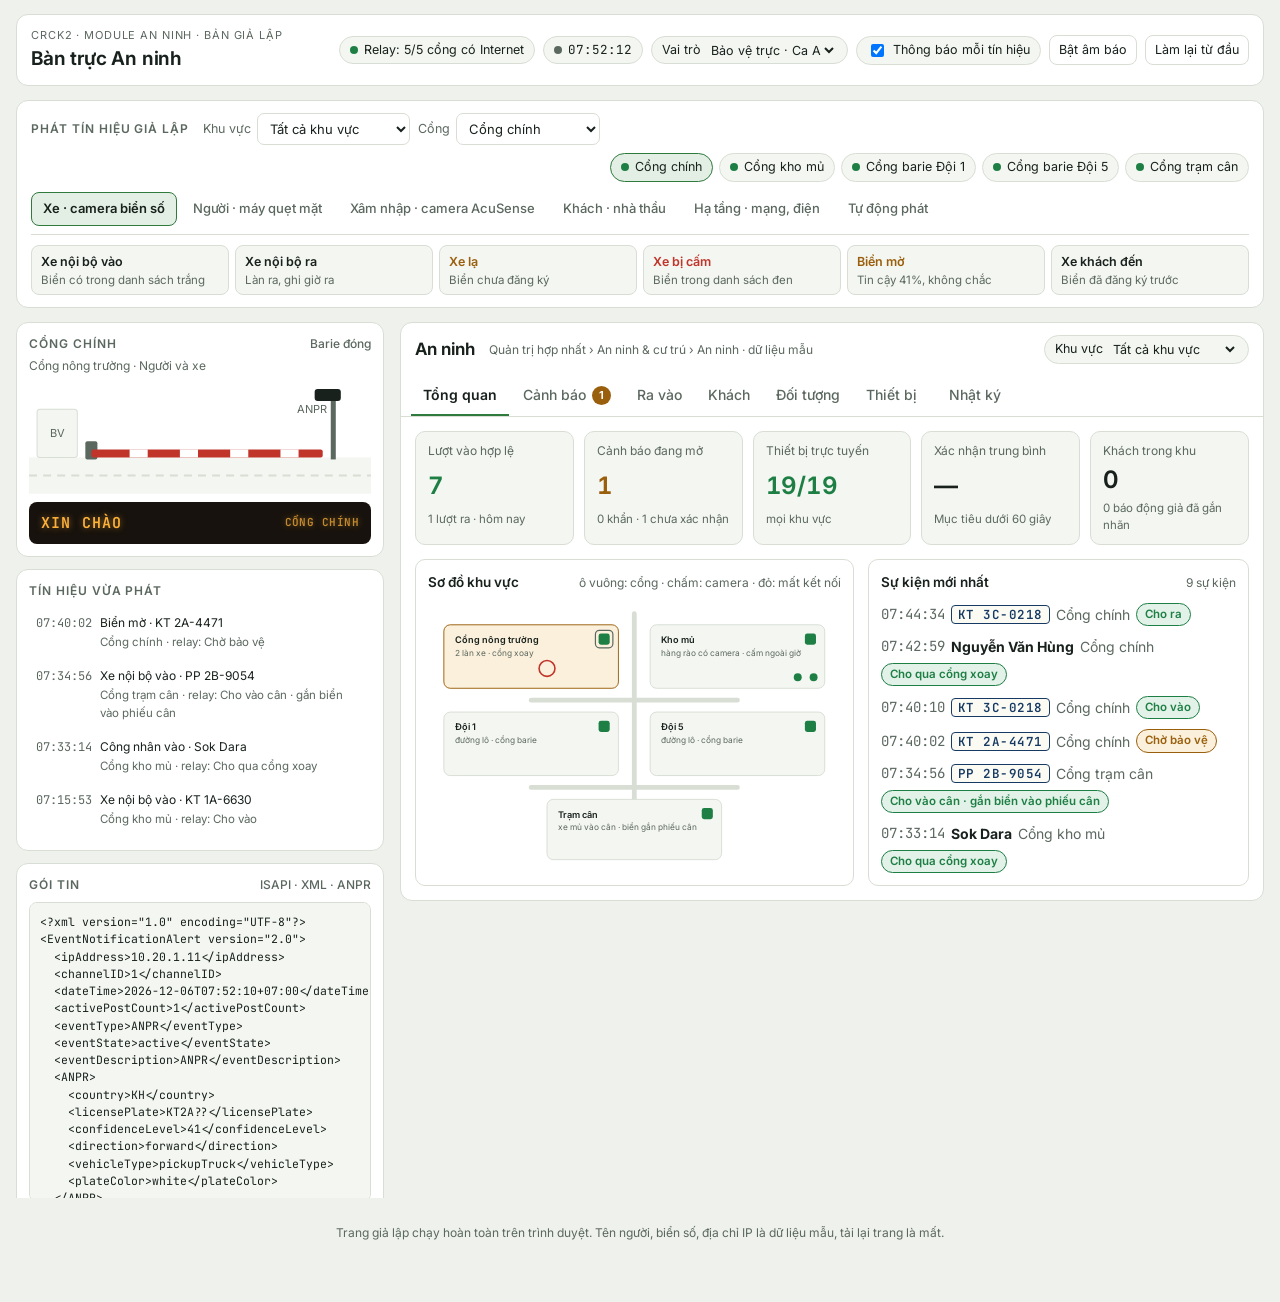
==== an-ninh-gia-lap.html @ edfabe28 "Bàn trực giả lập: dời ô cổng khỏi chữ trên sơ đồ; tự động phát mặc định 1 phút/lần (thêm 30 giây, 10" ====
<!doctype html>
<html lang="vi">
<head>
<meta charset="utf-8">
<meta name="viewport" content="width=device-width, initial-scale=1, viewport-fit=cover">
<title>Bàn trực An ninh</title>
<meta name="claude:viewport-fit-sides" content="cover">
<link rel="preconnect" href="https://fonts.googleapis.com">
<link rel="preconnect" href="https://fonts.gstatic.com" crossorigin>
<link rel="stylesheet" href="https://fonts.googleapis.com/css2?family=Inter:wght@400;500;600;700&family=JetBrains+Mono:wght@400;600&display=swap">
<style>
/* Bố cục: bàn trực 2 cột — trái = thiết bị giả phát tín hiệu (camera, máy quẹt mặt, relay), phải = tab An ninh trong app mẹ */
:root{
  --bg:#eef1ec; --surface:#ffffff; --surface-2:#f4f6f2; --line:#d8ded4; --fg:#18211c; --muted:#5b685f;
  --accent:#2f7a3d; --accent-soft:#e3efe4; --accent-ink:#ffffff;
  --good:#1e7f45; --good-soft:#e2f2e8; --warn:#9a5f0c; --warn-soft:#fbf0dc; --crit:#c0342a; --crit-soft:#fbe4e1; --info:#2c67a6; --info-soft:#e2ecf7;
  --led-bg:#17120d; --led-fg:#ffb238; --plate-bg:#fbfbf4; --plate-ink:#163a63; --shadow:0 1px 2px rgba(20,30,24,.06),0 4px 14px rgba(20,30,24,.06);
  --f-ui:"Inter",system-ui,-apple-system,"Segoe UI",Roboto,"Noto Sans",sans-serif;
  --f-mono:"JetBrains Mono",ui-monospace,SFMono-Regular,Consolas,monospace;
}
@media (prefers-color-scheme: dark){:root:not([data-theme="light"]){
  --bg:#0f1411; --surface:#161c18; --surface-2:#1c2420; --line:#2a342e; --fg:#e3eae5; --muted:#97a59c;
  --accent:#5cb26d; --accent-soft:#1d3122; --accent-ink:#0c180f;
  --good:#4cc27a; --good-soft:#163222; --warn:#e3a63c; --warn-soft:#3a2c12; --crit:#f2675c; --crit-soft:#3d1a17; --info:#6ea9e6; --info-soft:#172a3d;
  --led-bg:#0a0806; --led-fg:#ffb238; --plate-bg:#e8ebe2; --plate-ink:#163a63; --shadow:0 1px 2px rgba(0,0,0,.3),0 4px 14px rgba(0,0,0,.25); color-scheme:dark}}
:root[data-theme="dark"]{
  --bg:#0f1411; --surface:#161c18; --surface-2:#1c2420; --line:#2a342e; --fg:#e3eae5; --muted:#97a59c;
  --accent:#5cb26d; --accent-soft:#1d3122; --accent-ink:#0c180f;
  --good:#4cc27a; --good-soft:#163222; --warn:#e3a63c; --warn-soft:#3a2c12; --crit:#f2675c; --crit-soft:#3d1a17; --info:#6ea9e6; --info-soft:#172a3d;
  --led-bg:#0a0806; --led-fg:#ffb238; --plate-bg:#e8ebe2; --plate-ink:#163a63; --shadow:0 1px 2px rgba(0,0,0,.3),0 4px 14px rgba(0,0,0,.25); color-scheme:dark}

*{box-sizing:border-box}
body{margin:0;background:var(--bg);color:var(--fg);font:14px/1.5 var(--f-ui);padding-block:14px 48px;
  padding-left:max(16px,env(safe-area-inset-left,0px));padding-right:max(16px,env(safe-area-inset-right,0px))}
button,input,select{font:inherit;color:inherit}
button{cursor:pointer}
:focus-visible{outline:2px solid var(--accent);outline-offset:2px}
.mono{font-family:var(--f-mono);font-variant-numeric:tabular-nums}
.muted{color:var(--muted)}
.wrap{max-width:1360px;margin:0 auto;display:grid;gap:14px}

/* Thanh trên */
.top{display:flex;flex-wrap:wrap;align-items:center;gap:10px 16px;padding:12px 14px;background:var(--surface);border:1px solid var(--line);border-radius:12px}
.brand{display:grid;gap:1px;margin-right:auto;min-width:0}
.brand small{font-size:11px;letter-spacing:.08em;text-transform:uppercase;color:var(--muted)}
.brand h1{margin:0;font-size:19px;font-weight:650;letter-spacing:-.01em;text-wrap:balance}
.chips{display:flex;flex-wrap:wrap;gap:8px;align-items:center}
.chip{display:inline-flex;align-items:center;gap:6px;padding:4px 10px;border-radius:999px;border:1px solid var(--line);background:var(--surface-2);font-size:12.5px;white-space:nowrap}
.dot{width:8px;height:8px;border-radius:50%;background:var(--muted);flex:none}
.dot.ok{background:var(--good)} .dot.warn{background:var(--warn)} .dot.crit{background:var(--crit)}
.chip select{border:0;background:transparent;padding:0;font-size:12.5px}
.btn{border:1px solid var(--line);background:var(--surface);border-radius:8px;padding:6px 11px;min-height:34px;font-size:13px}
.btn:hover{background:var(--surface-2)}
.btn.pri{background:var(--accent);border-color:var(--accent);color:var(--accent-ink);font-weight:600}
.btn.pri:hover{filter:brightness(1.06)}
.btn.danger{border-color:var(--crit);color:var(--crit)}
.btn.sm{min-height:30px;padding:4px 9px;font-size:12.5px}
.btn[aria-pressed="true"]{background:var(--accent-soft);border-color:var(--accent);color:var(--fg)}

.grid{display:grid;grid-template-columns:minmax(300px,370px) minmax(0,1fr);gap:14px;align-items:start}
@media (max-width:920px){.grid{grid-template-columns:minmax(0,1fr)}}

/* Cột trái: thiết bị giả */
.sim{display:grid;gap:12px;min-width:0}
@media (min-width:921px){.sim{position:sticky;top:max(12px,env(safe-area-inset-top,0px));max-height:calc(100vh - 24px);overflow:auto;padding-right:2px}}
.box{background:var(--surface);border:1px solid var(--line);border-radius:12px;padding:12px;min-width:0}
.box h2{margin:0 0 8px;font-size:12px;letter-spacing:.08em;text-transform:uppercase;color:var(--muted);font-weight:600;display:flex;align-items:center;gap:8px}
.box h2 .r{margin-left:auto;text-transform:none;letter-spacing:0;font-weight:500}

.gate{display:grid;gap:8px}
.gate svg{width:100%;height:auto;display:block}
.g-road{fill:var(--surface-2)} .g-line{stroke:var(--line);stroke-width:2;stroke-dasharray:8 6}
.g-post{fill:var(--muted)} .g-booth{fill:var(--surface-2);stroke:var(--line)}
.g-arm{transform-origin:62px 70px;transition:transform .9s cubic-bezier(.4,.1,.2,1)}
.g-arm rect{fill:var(--crit)} .g-arm .s{fill:var(--surface)}
.gate.mo .g-arm{transform:rotate(-78deg)}
.g-cam{fill:var(--fg)} .g-flash{fill:var(--led-fg);opacity:0;transition:opacity .2s}
.gate.chup .g-flash{opacity:.9}
.g-txt{fill:var(--muted);font:11px var(--f-ui)}
@media (prefers-reduced-motion:reduce){.g-arm{transition:none}}
.led{background:var(--led-bg);color:var(--led-fg);font:600 15px/1.25 var(--f-mono);letter-spacing:.08em;padding:9px 12px;border-radius:8px;text-transform:uppercase;min-height:42px;display:flex;align-items:center;justify-content:space-between;gap:10px;text-shadow:0 0 6px rgba(255,178,56,.55)}
.led small{font-size:11px;opacity:.75;letter-spacing:.04em}

details.grp{border-top:1px solid var(--line)}
details.grp:first-of-type{border-top:0}
details.grp summary{list-style:none;display:flex;align-items:center;gap:8px;padding:9px 2px;cursor:pointer;font-weight:600;font-size:13.5px}
details.grp summary::-webkit-details-marker{display:none}
details.grp summary::after{content:"+";margin-left:auto;color:var(--muted);font-family:var(--f-mono)}
details.grp[open] summary::after{content:"−"}
.sigs{display:grid;grid-template-columns:1fr 1fr;gap:6px;padding:0 0 10px}
.sig{display:grid;gap:1px;text-align:left;border:1px solid var(--line);background:var(--surface-2);border-radius:8px;padding:7px 9px;min-height:44px}
.sig:hover{border-color:var(--accent)}
.sig b{font-size:12.5px;font-weight:600}
.sig span{font-size:11.5px;color:var(--muted);line-height:1.3}
.sig.crit b{color:var(--crit)} .sig.warn b{color:var(--warn)}
.sig:disabled{opacity:.45;cursor:not-allowed}
.toggles{display:grid;gap:6px;padding:0 0 10px}
.tg{display:flex;align-items:center;gap:10px;justify-content:space-between;border:1px solid var(--line);border-radius:8px;padding:7px 9px;background:var(--surface-2)}
.tg div{display:grid;min-width:0}
.tg b{font-size:12.5px} .tg span{font-size:11.5px;color:var(--muted)}
.sw{appearance:none;width:38px;height:22px;border-radius:999px;background:var(--line);position:relative;flex:none;cursor:pointer;transition:background .2s;border:0}
.sw::after{content:"";position:absolute;top:3px;left:3px;width:16px;height:16px;border-radius:50%;background:var(--surface);box-shadow:0 1px 2px rgba(0,0,0,.25);transition:transform .2s}
.sw:checked{background:var(--good)} .sw:checked::after{transform:translateX(16px)}
.sw.inv:checked{background:var(--crit)}
.auto{display:flex;flex-wrap:wrap;gap:8px;align-items:center;padding-bottom:6px}

.feed{display:grid;gap:4px;max-height:230px;overflow:auto}
.fi{display:grid;grid-template-columns:auto minmax(0,1fr);gap:2px 8px;text-align:left;border:1px solid transparent;border-radius:7px;background:none;padding:5px 6px;font-size:12px}
.fi:hover,.fi.sel{background:var(--surface-2);border-color:var(--line)}
.fi .t{color:var(--muted)} .fi .d{min-width:0;overflow:hidden;text-overflow:ellipsis;white-space:nowrap}
.fi .k{grid-column:2;font-size:11.5px;color:var(--muted)}
pre.raw{margin:0;max-height:300px;overflow:auto;background:var(--surface-2);border:1px solid var(--line);border-radius:8px;padding:10px;font:11.5px/1.5 var(--f-mono);white-space:pre}
.note{font-size:11.5px;color:var(--muted);margin:6px 0 0}

/* Cột phải: tab An ninh của app mẹ */
.app{background:var(--surface);border:1px solid var(--line);border-radius:12px;min-width:0;overflow:hidden}
.apphead{display:flex;flex-wrap:wrap;align-items:center;gap:8px 14px;padding:12px 14px 0}
.apphead h2{margin:0;font-size:17px;font-weight:650}
.apphead .crumb{font-size:12px;color:var(--muted)}
.banner{margin:10px 14px 0;padding:9px 12px;border-radius:8px;font-size:13px;display:flex;gap:10px;align-items:flex-start}
.banner.crit{background:var(--crit-soft);color:var(--fg);border:1px solid var(--crit)}
.banner.warn{background:var(--warn-soft);border:1px solid var(--warn)}
.tabs{display:flex;gap:2px;padding:10px 10px 0;border-bottom:1px solid var(--line);overflow-x:auto}
.tab{border:0;background:none;padding:9px 12px;border-bottom:2px solid transparent;color:var(--muted);font-weight:500;white-space:nowrap;display:inline-flex;gap:6px;align-items:center}
.tab:hover{color:var(--fg)}
.tab[aria-selected="true"]{color:var(--fg);border-bottom-color:var(--accent);font-weight:600}
.badge{min-width:19px;height:19px;padding:0 6px;border-radius:999px;background:var(--crit);color:#fff;font-size:11px;font-weight:700;display:inline-grid;place-items:center}
.badge.w{background:var(--warn)}
.panel{padding:14px;display:grid;gap:14px;min-width:0}

.kpis{display:grid;grid-template-columns:repeat(auto-fit,minmax(150px,1fr));gap:10px}
.kpi{border:1px solid var(--line);border-radius:10px;padding:10px 12px;display:grid;gap:2px;background:var(--surface-2)}
.kpi span{font-size:12px;color:var(--muted)}
.kpi b{font-size:24px;font-weight:650;font-variant-numeric:tabular-nums;letter-spacing:-.01em}
.kpi small{font-size:11.5px;color:var(--muted)}
.kpi.crit b{color:var(--crit)} .kpi.warn b{color:var(--warn)} .kpi.ok b{color:var(--good)}
.two{display:grid;grid-template-columns:minmax(0,1.15fr) minmax(0,1fr);gap:14px}
@media (max-width:1100px){.two{grid-template-columns:minmax(0,1fr)}}
.card{border:1px solid var(--line);border-radius:10px;padding:12px;min-width:0}
.card h3{margin:0 0 8px;font-size:13.5px;font-weight:600;display:flex;align-items:center;gap:8px}
.card h3 .r{margin-left:auto;font-weight:400;font-size:12px;color:var(--muted)}
.map svg{width:100%;height:auto;display:block}
.z{fill:var(--surface-2);stroke:var(--line);stroke-width:1.2}
.z.hot{fill:var(--crit-soft);stroke:var(--crit);stroke-width:2}
.z.wn{fill:var(--warn-soft);stroke:var(--warn)}
.zt{fill:var(--fg);font:600 11.5px var(--f-ui)} .zs{fill:var(--muted);font:10.5px var(--f-ui)}
.md{fill:var(--good)} .md.off{fill:var(--crit)}
.pulse{fill:none;stroke:var(--crit);stroke-width:2;animation:pl 1.4s ease-out infinite;transform-box:fill-box;transform-origin:center}
@keyframes pl{0%{opacity:.9;transform:scale(.6)}100%{opacity:0;transform:scale(2.2)}}
@media (prefers-reduced-motion:reduce){.pulse{animation:none}}
.road{stroke:var(--line);stroke-width:6;fill:none;stroke-linecap:round}

.list{display:grid;gap:8px}
.al{display:grid;grid-template-columns:4px 96px minmax(0,1fr);gap:0 12px;border:1px solid var(--line);border-radius:10px;overflow:hidden;background:var(--surface)}
.al .bar{background:var(--muted)}
.al.crit .bar{background:var(--crit)} .al.warn .bar{background:var(--warn)} .al.info .bar{background:var(--info)}
.al .th{width:96px;height:auto;align-self:start;margin:10px 0}
.al .body{padding:10px 12px 10px 0;display:grid;gap:5px;min-width:0}
.al .row1{display:flex;flex-wrap:wrap;gap:6px 10px;align-items:center}
.al .row1 b{font-size:14px}
.al .meta{font-size:12px;color:var(--muted);display:flex;flex-wrap:wrap;gap:4px 12px}
.al .acts{display:flex;flex-wrap:wrap;gap:6px;align-items:center}
.al.closed{opacity:.72}
@media (max-width:560px){.al{grid-template-columns:4px minmax(0,1fr)}.al .th{display:none}.al .body{padding-left:10px}}
.pill{display:inline-flex;align-items:center;gap:5px;font-size:11.5px;font-weight:600;padding:2px 8px;border-radius:999px;background:var(--surface-2);border:1px solid var(--line);white-space:nowrap}
.pill.crit{background:var(--crit-soft);border-color:var(--crit);color:var(--crit)}
.pill.warn{background:var(--warn-soft);border-color:var(--warn);color:var(--warn)}
.pill.ok{background:var(--good-soft);border-color:var(--good);color:var(--good)}
.pill.info{background:var(--info-soft);border-color:var(--info);color:var(--info)}
.pill.late{border-style:dashed}
.sla{font-family:var(--f-mono);font-size:12px;font-variant-numeric:tabular-nums}
.sla.over{color:var(--crit);font-weight:600}
.plate{display:inline-block;font:600 12.5px/1.2 var(--f-mono);letter-spacing:.04em;color:var(--plate-ink);background:var(--plate-bg);border:1.5px solid var(--plate-ink);border-radius:4px;padding:1px 6px;white-space:nowrap}
.inl{display:flex;flex-wrap:wrap;gap:6px;align-items:center;margin-top:2px}
.inl input,.inl select,.form input,.form select{border:1px solid var(--line);background:var(--surface);border-radius:7px;padding:5px 8px;min-height:32px;font-size:13px;min-width:0}
.inl input{flex:1 1 180px}

.tblw{overflow-x:auto;border:1px solid var(--line);border-radius:10px}
table{border-collapse:collapse;width:100%;font-size:12.5px}
th{text-align:left;font-weight:600;color:var(--muted);font-size:11.5px;text-transform:uppercase;letter-spacing:.05em;padding:8px 10px;border-bottom:1px solid var(--line);background:var(--surface-2);white-space:nowrap}
td{padding:7px 10px;border-bottom:1px solid var(--line);vertical-align:middle}
tr:last-child td{border-bottom:0}
td .th{width:58px;height:auto;display:block}
.form{display:grid;grid-template-columns:repeat(auto-fit,minmax(150px,1fr));gap:8px;align-items:end}
.form label{display:grid;gap:3px;font-size:12px;color:var(--muted)}
.empty{padding:22px;text-align:center;color:var(--muted);border:1px dashed var(--line);border-radius:10px}
.th-bg{fill:var(--surface-2)} .th-car{fill:var(--muted)} .th-wheel{fill:var(--fg)} .th-plate{fill:var(--plate-bg);stroke:var(--plate-ink);stroke-width:.8}
.th-pt{fill:var(--plate-ink);font:700 6.6px var(--f-mono)}
.th-head{fill:var(--muted)} .th-box{fill:none;stroke-width:2}
.th-box.ok{stroke:var(--good)} .th-box.warn{stroke:var(--warn)} .th-box.crit{stroke:var(--crit)}
.th-fence{stroke:var(--line);stroke-width:2} .th-tree{fill:var(--good);opacity:.5}
.th-lbl{font:600 7px var(--f-ui);fill:var(--fg)}

.toasts{position:fixed;right:max(14px,env(safe-area-inset-right,0px));bottom:calc(14px + env(safe-area-inset-bottom,0px));display:grid;gap:8px;z-index:30;width:min(340px,calc(100vw - 28px))}
.toast{background:var(--surface);border:1px solid var(--line);border-left:4px solid var(--info);border-radius:10px;padding:9px 12px;box-shadow:var(--shadow);font-size:13px;display:grid;gap:2px;animation:tin .25s ease-out}
.toast.crit{border-left-color:var(--crit)} .toast.warn{border-left-color:var(--warn)} .toast.ok{border-left-color:var(--good)}
.toast b{font-size:13px}
@keyframes tin{from{opacity:0;transform:translateY(8px)}to{opacity:1;transform:none}}
.foot{font-size:12px;color:var(--muted);text-align:center}

/* Thanh phát tín hiệu nằm ngang (14/11/2026) */
.band{background:var(--surface);border:1px solid var(--line);border-radius:12px;padding:12px 14px;display:grid;gap:10px;min-width:0}
.band-top{display:flex;flex-wrap:wrap;gap:8px 14px;align-items:center}
.band-top h2{margin:0;font-size:12px;letter-spacing:.08em;text-transform:uppercase;color:var(--muted);font-weight:600}
.pick{display:flex;flex-wrap:wrap;gap:8px;align-items:center}
.pick label{display:inline-flex;gap:6px;align-items:center;font-size:12.5px;color:var(--muted)}
.pick select{border:1px solid var(--line);background:var(--surface);border-radius:7px;padding:4px 8px;min-height:32px;font-size:13px;color:var(--fg);max-width:100%}
.ctt{display:flex;flex-wrap:wrap;gap:6px;margin-left:auto}
.chip.on{border-color:var(--accent);background:var(--accent-soft)}
.nhom{display:flex;gap:4px;overflow-x:auto;border-bottom:1px solid var(--line);padding-bottom:8px}
.nhom button{border:1px solid transparent;background:none;border-radius:8px;padding:6px 11px;font-size:13px;color:var(--muted);font-weight:500;white-space:nowrap;min-height:34px}
.nhom button:hover{color:var(--fg);background:var(--surface-2)}
.nhom button[aria-selected="true"]{background:var(--accent-soft);border-color:var(--accent);color:var(--fg);font-weight:600}
.sigrow{display:grid;grid-template-columns:repeat(auto-fill,minmax(176px,1fr));gap:6px}
.sigrow .auto{padding:0}
tr.chon td{background:var(--accent-soft)}
details summary{cursor:pointer;color:var(--accent);font-size:12px;white-space:nowrap}
td pre.raw{max-width:min(520px,70vw);max-height:220px;margin-top:6px}
.gate-sub{margin:-4px 0 8px;font-size:12px;color:var(--muted)}
[hidden]{display:none!important}
.modal{position:fixed;inset:0;z-index:40;background:rgba(10,16,12,.5);display:grid;place-items:center;
  padding:max(16px,env(safe-area-inset-top,0px)) max(16px,env(safe-area-inset-right,0px)) max(16px,env(safe-area-inset-bottom,0px)) max(16px,env(safe-area-inset-left,0px))}
.modal-box{background:var(--surface);color:var(--fg);border:1px solid var(--line);border-radius:14px;box-shadow:var(--shadow);width:min(1000px,100%);max-height:calc(100vh - 32px);overflow:auto;padding:14px 16px;display:grid;gap:10px}
.modal-head{display:flex;align-items:flex-start;gap:12px;justify-content:space-between;position:sticky;top:-14px;background:var(--surface);padding:4px 0 8px;border-bottom:1px solid var(--line);z-index:1}
.modal-head h3{margin:0;font-size:16px;font-weight:650}
.modal-head p{margin:2px 0 0;font-size:12px;color:var(--muted)}
</style>
<script>
/* Nhúng trong app CRCK2: theo chế độ sáng/tối của app mẹ */
(function(){function dong(){try{var t=parent.document.documentElement.getAttribute('data-theme');if(t)document.documentElement.setAttribute('data-theme',t);else document.documentElement.removeAttribute('data-theme');}catch(e){}}
dong();try{new MutationObserver(dong).observe(parent.document.documentElement,{attributes:true,attributeFilter:['data-theme']});}catch(e){}})();
</script>
</head>
<body>

<div class="wrap">
  <header class="top">
    <div class="brand">
      <small>CRCK2 · Module An ninh · bản giả lập</small>
      <h1>Bàn trực An ninh</h1>
    </div>
    <div class="chips">
      <span class="chip" id="chipRelay"><span class="dot ok"></span>Relay: trực tuyến</span>
      <span class="chip"><span class="dot"></span><span class="mono" id="clock">--:--:--</span></span>
      <label class="chip">Vai trò
        <select id="vaiTro" aria-label="Vai trò đang thao tác">
          <option value="bao_ve">Bảo vệ trực · Ca A</option>
          <option value="quan_ly">Quản lý an ninh</option>
        </select>
      </label>
      <label class="chip"><input type="checkbox" id="swTB" checked> Thông báo mỗi tín hiệu</label>
      <button class="btn sm" id="btnSound" aria-pressed="false">Bật âm báo</button>
      <button class="btn sm" id="btnReset">Làm lại từ đầu</button>
    </div>
  </header>

  <section class="band" aria-label="Phát tín hiệu giả lập">
    <div class="band-top">
      <h2>Phát tín hiệu giả lập</h2>
      <div class="pick">
        <label for="selKhu">Khu vực <select id="selKhu"></select></label>
        <label for="selCong">Cổng <select id="selCong"></select></label>
      </div>
      <div class="ctt" id="congTrangThai" aria-label="Trạng thái mạng từng cổng"></div>
    </div>
    <div class="nhom" role="tablist" aria-label="Nhóm tín hiệu">
      <button type="button" role="tab" data-nhom="xe" aria-selected="true">Xe · camera biển số</button>
      <button type="button" role="tab" data-nhom="nguoi" aria-selected="false">Người · máy quẹt mặt</button>
      <button type="button" role="tab" data-nhom="xn" aria-selected="false">Xâm nhập · camera AcuSense</button>
      <button type="button" role="tab" data-nhom="kh" aria-selected="false">Khách · nhà thầu</button>
      <button type="button" role="tab" data-nhom="ht" aria-selected="false">Hạ tầng · mạng, điện</button>
      <button type="button" role="tab" data-nhom="td" aria-selected="false">Tự động phát</button>
    </div>
    <div class="sigrow" data-nhomp="xe">
      <button class="sig" data-sig="xe_trang"><b>Xe nội bộ vào</b><span>Biển có trong danh sách trắng</span></button>
      <button class="sig" data-sig="xe_ra"><b>Xe nội bộ ra</b><span>Làn ra, ghi giờ ra</span></button>
      <button class="sig warn" data-sig="xe_la"><b>Xe lạ</b><span>Biển chưa đăng ký</span></button>
      <button class="sig crit" data-sig="xe_den"><b>Xe bị cấm</b><span>Biển trong danh sách đen</span></button>
      <button class="sig warn" data-sig="xe_mo"><b>Biển mờ</b><span>Tin cậy 41%, không chắc</span></button>
      <button class="sig" data-sig="khach_den"><b>Xe khách đến</b><span>Biển đã đăng ký trước</span></button>
    </div>
    <div class="sigrow" data-nhomp="nguoi" hidden>
      <button class="sig" data-sig="mat_ok"><b>Công nhân vào</b><span>Khớp khuôn mặt, đúng giờ</span></button>
      <button class="sig" data-sig="mat_ra"><b>Công nhân ra</b><span>Quẹt mặt ra cổng</span></button>
      <button class="sig warn" data-sig="mat_la"><b>Người lạ</b><span>Không có trong thư viện mặt</span></button>
      <button class="sig warn" data-sig="mat_nghi"><b>Người đã nghỉ việc</b><span>Khớp danh sách cảnh báo</span></button>
      <button class="sig crit" data-sig="mat_gia"><b>Giả mạo bằng ảnh</b><span>Máy phát hiện ảnh/điện thoại</span></button>
      <button class="sig warn" data-sig="mat_dem"><b>Vào ngoài giờ</b><span>Khớp mặt nhưng sai khung giờ</span></button>
    </div>
    <div class="sigrow" data-nhomp="xn" hidden>
      <button class="sig crit" data-sig="rao"><b>Vượt hàng rào</b><span>Hàng rào kho mủ, phân loại: người</span></button>
      <button class="sig crit" data-sig="kho"><b>Vào vùng cấm</b><span>Trong kho mủ, ngoài giờ làm</span></button>
      <button class="sig warn" data-sig="bao_gia"><b>Báo động giả</b><span>Bóng cây đổ qua vạch</span></button>
      <button class="sig warn" data-sig="xe_rao"><b>Xe dừng sát rào</b><span>Phân loại: xe, quá 3 phút</span></button>
    </div>
    <div class="sigrow" data-nhomp="kh" hidden>
      <button class="sig" data-sig="khach_den"><b>Khách đến cổng</b><span>Đã đăng ký, mở theo quyền tạm</span></button>
      <button class="sig warn" data-sig="khach_sai"><b>Khách vào sai khu</b><span>Quẹt ở cổng không thuộc khu đăng ký</span></button>
      <button class="sig warn" data-sig="khach_qua"><b>Khách quá giờ</b><span>Hết hạn nhưng chưa ra</span></button>
      <button class="sig" data-sig="khach_ra"><b>Khách ra cổng</b><span>Thu thẻ, ghi giờ ra</span></button>
    </div>
    <div class="sigrow" data-nhomp="ht" hidden>
      <div class="tg"><div><b id="swNetTen">Mất Internet tại cổng</b><span>Relay chạy tại chỗ, xếp hàng sự kiện</span></div><input type="checkbox" class="sw inv" id="swNet" aria-label="Mất Internet tại cổng đang chọn"></div>
      <div class="tg"><div><b>Camera hàng rào mất kết nối</b><span>Lỡ 3 nhịp heartbeat</span></div><input type="checkbox" class="sw inv" id="swCam" aria-label="Camera hàng rào mất kết nối"></div>
      <div class="tg"><div><b>Mất điện lưới</b><span>Cổng đang chọn chạy bằng UPS</span></div><input type="checkbox" class="sw inv" id="swPow" aria-label="Mất điện lưới"></div>
    </div>
    <div class="sigrow" data-nhomp="td" hidden>
      <div class="auto">
        <button class="btn sm" id="btnAuto" aria-pressed="false">Bắt đầu tự phát</button>
        <label class="chip">Nhịp
          <select id="autoSpeed" aria-label="Nhịp tự phát">
            <option value="60000" selected>1 phút / lần</option>
            <option value="30000">30 giây / lần</option>
            <option value="10000">10 giây / lần</option>
            <option value="5000">5 giây / lần</option>
          </select>
        </label>
        <label class="chip"><input type="checkbox" id="swDem"> Giờ đêm (02:30)</label>
      </div>
      <p class="note" style="margin:0">Tự phát chọn ngẫu nhiên theo cổng đang chọn, phần lớn là lượt hợp lệ, thỉnh thoảng có xe lạ, người lạ, xâm nhập.</p>
    </div>
  </section>

  <div class="grid">
    <aside class="sim" aria-label="Cổng đang giả lập">
      <section class="box">
        <h2><span id="gateTen">Cổng chính</span> <span class="r muted" id="gateState">Barie đóng</span></h2>
        <p class="gate-sub" id="gateLoai"></p>
        <div class="gate" id="gate">
          <svg viewBox="0 0 340 110" role="img" aria-label="Làn xe, camera biển số và barie của cổng đang chọn">
            <rect class="g-road" x="0" y="74" width="340" height="36"/>
            <line class="g-line" x1="0" y1="92" x2="340" y2="92"/>
            <rect class="g-booth" x="8" y="26" width="40" height="48" rx="3"/>
            <text class="g-txt" x="28" y="54" text-anchor="middle">BV</text>
            <rect class="g-post" x="56" y="58" width="12" height="18" rx="2"/>
            <g class="g-arm"><rect x="62" y="66" width="230" height="8" rx="2"/><rect class="s" x="100" y="66" width="18" height="8"/><rect class="s" x="150" y="66" width="18" height="8"/><rect class="s" x="200" y="66" width="18" height="8"/><rect class="s" x="250" y="66" width="18" height="8"/></g>
            <rect class="g-post" x="300" y="8" width="5" height="68"/>
            <rect class="g-cam" x="284" y="6" width="26" height="12" rx="3"/>
            <circle class="g-flash" cx="286" cy="12" r="9"/>
            <text class="g-txt" x="296" y="30" text-anchor="end">ANPR</text>
          </svg>
          <div class="led" id="led" aria-live="polite"><span id="ledTxt">XIN CHÀO</span><small id="ledSub">Cổng chính</small></div>
        </div>
      </section>

      <section class="box">
        <h2>Tín hiệu vừa phát <span class="r muted" id="queueInfo"></span></h2>
        <div class="feed" id="feed"></div>
      </section>

      <section class="box">
        <h2>Gói tin <span class="r muted" id="rawTitle">chọn một tín hiệu</span></h2>
        <pre class="raw mono" id="raw">Bấm vào một dòng ở “Tín hiệu vừa phát” để xem gói tin thiết bị gửi lên.</pre>
        <p class="note">Gói tin mô phỏng theo dạng ISAPI của Hikvision (ANPR, AccessControllerEvent, linedetection). Mã minor và trường phụ chỉ để minh hoạ.</p>
      </section>
    </aside>

    <section class="app" aria-label="Tab An ninh trong app mẹ">
      <div class="apphead">
        <h2>An ninh</h2>
        <span class="crumb">Quản trị hợp nhất › An ninh &amp; cư trú › An ninh · dữ liệu mẫu</span>
        <label class="chip" style="margin-left:auto">Khu vực <select id="khuLoc" aria-label="Lọc màn hình theo khu vực"></select></label>
      </div>
      <div id="banners"></div>
      <nav class="tabs" role="tablist" id="tabs">
        <button class="tab" role="tab" data-tab="tq" aria-selected="true">Tổng quan</button>
        <button class="tab" role="tab" data-tab="cb" aria-selected="false">Cảnh báo <span id="bdCb"></span></button>
        <button class="tab" role="tab" data-tab="rv" aria-selected="false">Ra vào</button>
        <button class="tab" role="tab" data-tab="kh" aria-selected="false">Khách</button>
        <button class="tab" role="tab" data-tab="dt" aria-selected="false">Đối tượng</button>
        <button class="tab" role="tab" data-tab="tb" aria-selected="false">Thiết bị <span id="bdTb"></span></button>
        <button class="tab" role="tab" data-tab="nk" aria-selected="false">Nhật ký</button>
      </nav>
      <div class="panel" id="panel"></div>
    </section>
  </div>
  <p class="foot">Trang giả lập chạy hoàn toàn trên trình duyệt. Tên người, biển số, địa chỉ IP là dữ liệu mẫu, tải lại trang là mất.</p>
</div>
<div class="modal" id="tbModal" hidden role="dialog" aria-modal="true" aria-labelledby="tbModalTitle">
  <div class="modal-box">
    <div class="modal-head"><div><h3 id="tbModalTitle">Sự kiện thiết bị</h3><p id="tbModalSub"></p></div><button class="btn sm" data-act="tbdong" id="tbModalDong">Đóng</button></div>
    <div id="tbModalBody"></div>
  </div>
</div>
<div class="toasts" id="toasts" aria-live="polite"></div>

<script>
(function(){
'use strict';
const $ = s => document.querySelector(s);
const esc = s => String(s == null ? '' : s).replace(/[&<>"']/g, c => ({'&':'&amp;','<':'&lt;','>':'&gt;','"':'&quot;',"'":'&#39;'}[c]));
const pad = n => String(n).padStart(2,'0');
const T0 = Date.now();

/* ---------- Cổng, khu vực, thiết bị (dữ liệu mẫu) ---------- */
const CONG = [
  {id:'chinh', ten:'Cổng chính', khu:'Cổng nông trường', mang:'10.20.1', xe:true, nguoi:true},
  {id:'kho', ten:'Cổng kho mủ', khu:'Kho mủ', mang:'10.20.4', xe:true, nguoi:true},
  {id:'d1', ten:'Cổng barie Đội 1', khu:'Đội 1', mang:'10.20.6', xe:true, nguoi:false},
  {id:'d5', ten:'Cổng barie Đội 5', khu:'Đội 5', mang:'10.20.7', xe:true, nguoi:false},
  {id:'tc', ten:'Cổng trạm cân', khu:'Trạm cân', mang:'10.20.8', xe:true, nguoi:false}
];
const KHU = [...new Set(CONG.map(c => c.khu))];
const loaiCong = c => c.xe && c.nguoi ? 'Người và xe' : c.xe ? 'Xe' : 'Người đi bộ';
function taoThietBi(){
  const ds = [];
  CONG.forEach(c => {
    ds.push({id:'relay-'+c.id, cong:c.id, khu:c.khu, ten:'Trạm trung chuyển · '+c.ten, loai:'Relay', model:'Mini PC + hàng đợi SQLite', ip:c.mang+'.2', fw:'relay 0.3', online:true, last:Date.now()});
    if (c.xe){
      ds.push({id:'anpr-vao-'+c.id, cong:c.id, khu:c.khu, ten:'Camera biển số làn vào · '+c.ten, loai:'ANPR', model:'iDS-2CD7A26G0/P-IZHS', ip:c.mang+'.11', fw:'V5.5.800', online:true, last:Date.now()});
      ds.push({id:'anpr-ra-'+c.id, cong:c.id, khu:c.khu, ten:'Camera biển số làn ra · '+c.ten, loai:'ANPR', model:'iDS-2CD7A26G0/P-IZHS', ip:c.mang+'.12', fw:'V5.5.800', online:true, last:Date.now()});
    }
    if (c.nguoi) ds.push({id:'mat-'+c.id, cong:c.id, khu:c.khu, ten:'Máy quẹt mặt · '+c.ten, loai:'Khuôn mặt', model:'DS-K1T671MF', ip:c.mang+'.21', fw:'V3.2.30', online:true, last:Date.now()});
  });
  ds.push({id:'cam-rao', cong:'', khu:'Kho mủ', ten:'Camera hàng rào · kho mủ', loai:'AcuSense', model:'DS-2CD2646G2-IZS', ip:'10.20.3.31', fw:'V5.7.15', online:true, last:Date.now()});
  ds.push({id:'cam-kho', cong:'', khu:'Kho mủ', ten:'Camera trong kho mủ', loai:'AcuSense', model:'DS-2CD2646G2-IZS', ip:'10.20.3.32', fw:'V5.7.15', online:true, last:Date.now()});
  return ds;
}
function moi(){
  const mang = {}; CONG.forEach(c => { mang[c.id] = {online:true, queue:[], lechMang:null}; });
  return {
    tab:'tq', vaiTro:'bao_ve', dem:false, matDien:false, ups:100, sound:false, tb:true, auto:null,
    congHt:'chinh', khuChon:'', khuLoc:'', mang, chuaBao:[],
    seq:1, aSeq:1, feed:[], chon:null, rawHb:null, events:[], alerts:[], audit:[], ravao:[], tbLog:[], tbChon:'',
    devices: taoThietBi(),
    xe:[
      {bien:'KT 2A-4471', ghi:'Xe tải chở mủ · Đội 2', ds:'trang'},
      {bien:'KT 3C-0218', ghi:'Xe bán tải · Ban giám đốc', ds:'trang'},
      {bien:'PP 2B-9054', ghi:'Xe ben · Đội 4', ds:'trang'},
      {bien:'KT 1A-6630', ghi:'Xe cứu thương nội bộ', ds:'trang'},
      {bien:'PP 2BD-7730', ghi:'Cấm từ 09/2026 · vi phạm nội quy kho', ds:'den'}
    ],
    nguoi:[
      {ma:'CN-D2-0141', ten:'Sok Dara', to:'Đ2-KV1', tt:'lam', ca:'Ca cạo 04:00–11:00'},
      {ma:'CN-D2-0157', ten:'Chan Sophea', to:'Đ2-KV1', tt:'lam', ca:'Ca cạo 04:00–11:00'},
      {ma:'CN-D1-0033', ten:'Nguyễn Văn Hùng', to:'Đ1-KV3', tt:'lam', ca:'Ca cạo 04:00–11:00'},
      {ma:'CN-D3-0210', ten:'Phan Thị Lan', to:'Đ3-KV2', tt:'lam', ca:'Hành chính 07:00–17:00'},
      {ma:'CN-D4-0072', ten:'Keo Ratha', to:'Đ4-KV1', tt:'lam', ca:'Hành chính 07:00–17:00'},
      {ma:'CN-D2-0099', ten:'Chea Vanna', to:'Đ2-KV2', tt:'nghi', ca:'Nghỉ việc 30/10/2026'}
    ],
    khach:[]
  };
}
let S = moi();
const LA = ['PP 2AA-5512','SR 1B-2047','KC 3A-8810','BTB 2A-3391'];
const congHt = () => CONG.find(c => c.id === S.congHt);
const congTheoId = id => CONG.find(c => c.id === id);
const mangHt = () => S.mang[S.congHt];

/* ---------- Thời gian ---------- */
function gioMo(){
  const d = new Date();
  if (S.dem){ const p = Math.floor((Date.now()-T0)/60000); d.setHours(2, 30 + (p % 29)); }
  return d;
}
const hms = d => pad(d.getHours())+':'+pad(d.getMinutes())+':'+pad(d.getSeconds());
const iso = d => d.getFullYear()+'-'+pad(d.getMonth()+1)+'-'+pad(d.getDate())+'T'+hms(d)+'+07:00';
const pick = a => a[Math.floor(Math.random()*a.length)];
const dev = id => S.devices.find(d => d.id === id);
const actor = () => S.vaiTro === 'quan_ly' ? 'Quản lý an ninh' : 'Bảo vệ trực · Ca A';

/* ---------- Ảnh chụp giả ---------- */
function thXe(bien){ return '<svg class="th" viewBox="0 0 120 72" aria-hidden="true"><rect class="th-bg" width="120" height="72"/><path class="th-car" d="M14 50 L22 32 Q25 26 32 26 H78 Q84 26 88 32 L98 44 H106 Q110 44 110 48 V55 H14Z"/><circle class="th-wheel" cx="34" cy="56" r="7"/><circle class="th-wheel" cx="90" cy="56" r="7"/><rect class="th-plate" x="38" y="43" width="44" height="12" rx="1.5"/><text class="th-pt" x="60" y="51.6" text-anchor="middle">'+esc(bien)+'</text></svg>'; }
function thMat(muc, nhan){ return '<svg class="th" viewBox="0 0 120 72" aria-hidden="true"><rect class="th-bg" width="120" height="72"/><circle class="th-head" cx="60" cy="30" r="13"/><path class="th-head" d="M34 72 Q36 48 60 47 Q84 48 86 72Z"/><rect class="th-box '+muc+'" x="42" y="12" width="36" height="38" rx="3"/>'+(nhan?'<text class="th-lbl" x="60" y="9" text-anchor="middle">'+esc(nhan)+'</text>':'')+'</svg>'; }
function thRao(muc, gia){ return '<svg class="th" viewBox="0 0 120 72" aria-hidden="true"><rect class="th-bg" width="120" height="72"/>'+[12,28,44,60,76,92,108].map(x=>'<line class="th-fence" x1="'+x+'" y1="20" x2="'+x+'" y2="66"/>').join('')+'<line class="th-fence" x1="4" y1="30" x2="116" y2="30"/><line class="th-fence" x1="4" y1="48" x2="116" y2="48"/>'+(gia?'<ellipse class="th-tree" cx="66" cy="40" rx="20" ry="13"/>':'<circle class="th-head" cx="66" cy="30" r="6"/><path class="th-head" d="M58 62 Q58 40 66 38 Q74 40 74 62Z"/>')+'<rect class="th-box '+muc+'" x="50" y="18" width="32" height="48" rx="2"/></svg>'; }
function thTb(){ return '<svg class="th" viewBox="0 0 120 72" aria-hidden="true"><rect class="th-bg" width="120" height="72"/><rect class="th-car" x="40" y="24" width="40" height="20" rx="4"/><circle class="th-wheel" cx="50" cy="34" r="5"/><path class="th-fence" d="M60 44 V60"/><text class="th-lbl" x="60" y="16" text-anchor="middle">thiết bị</text></svg>'; }

/* ---------- Gói tin ---------- */
const bienTho = b => b.replace(/[\s-]/g,'');
function xmlANPR(e){
  return '<?xml version="1.0" encoding="UTF-8"?>\n<EventNotificationAlert version="2.0">\n  <ipAddress>'+e.dev.ip+'</ipAddress>\n  <channelID>1</channelID>\n  <dateTime>'+iso(e.t)+'</dateTime>\n  <activePostCount>1</activePostCount>\n  <eventType>ANPR</eventType>\n  <eventState>active</eventState>\n  <eventDescription>ANPR</eventDescription>\n  <ANPR>\n    <country>KH</country>\n    <licensePlate>'+(e.tinCay<50?bienTho(e.bien).slice(0,4)+'??':bienTho(e.bien))+'</licensePlate>\n    <confidenceLevel>'+e.tinCay+'</confidenceLevel>\n    <direction>'+(e.huong==='ra'?'reverse':'forward')+'</direction>\n    <vehicleType>'+e.loaiXe+'</vehicleType>\n    <plateColor>white</plateColor>\n  </ANPR>\n  <pictureNum>2</pictureNum>\n  <channelName>'+e.cong+'</channelName>\n</EventNotificationAlert>';
}
function jsonAcs(e){
  return JSON.stringify({ipAddress:e.dev.ip, dateTime:iso(e.t), activePostCount:1, eventType:'AccessControllerEvent', eventState:'active',
    AccessControllerEvent:{deviceName:e.dev.ten, major:5, minor:e.minor, employeeNoString:e.ma||'', name:e.ten||'', currentVerifyMode:'face',
      attendanceStatus:e.huong==='ra'?'checkOut':'checkIn', mask:'no', livenessCheck:e.gia?'fail':'pass', similarity:e.giong, picturesNumber:1}}, null, 2);
}
function xmlXN(e){
  return '<?xml version="1.0" encoding="UTF-8"?>\n<EventNotificationAlert version="2.0">\n  <ipAddress>'+e.dev.ip+'</ipAddress>\n  <channelID>1</channelID>\n  <dateTime>'+iso(e.t)+'</dateTime>\n  <eventType>'+e.loaiXN+'</eventType>\n  <eventState>active</eventState>\n  <eventDescription>'+(e.loaiXN==='linedetection'?'Line Crossing':'Intrusion')+'</eventDescription>\n  <DetectionRegionList>\n    <DetectionRegionEntry>\n      <regionID>1</regionID>\n      <sensitivityLevel>60</sensitivityLevel>\n      <targetType>'+e.mucTieu+'</targetType>\n    </DetectionRegionEntry>\n  </DetectionRegionList>\n  <channelName>'+e.dev.ten+'</channelName>\n</EventNotificationAlert>';
}
function jsonHB(d, trang){ return JSON.stringify({type:'heartbeat', relay:d.cong ? 'relay-'+d.cong : 'relay-chinh', device:d.id, ipAddress:d.ip, status:trang, missedBeats:trang==='timeout'?3:0, at:iso(gioMo())}, null, 2); }

const TEN_SIG = {xe_trang:'Xe nội bộ vào', xe_ra:'Xe nội bộ ra', xe_la:'Xe lạ', xe_den:'Xe bị cấm', xe_mo:'Biển mờ', khach_den:'Khách đến cổng', khach_ra:'Khách ra cổng',
  mat_ok:'Công nhân vào', mat_ra:'Công nhân ra', mat_la:'Người lạ', mat_nghi:'Người đã nghỉ việc', mat_gia:'Giả mạo bằng ảnh', mat_dem:'Vào ngoài giờ',
  rao:'Vượt hàng rào', kho:'Vào vùng cấm', bao_gia:'Báo động giả', xe_rao:'Xe dừng sát rào', khach_sai:'Khách vào sai khu', khach_qua:'Khách quá giờ'};

/* ---------- Thiết bị tạo tín hiệu (tại cổng đang chọn) ---------- */
function taoTinHieu(sig){
  const t = gioMo(), g = congHt(), e = {id:'E'+(S.seq++), sig, t, ms:Date.now(), delayed:false, congId:g.id, cong:g.ten, khu:g.khu};
  const xeTrang = S.xe.filter(x => x.ds==='trang'), xeDen = S.xe.filter(x => x.ds==='den');
  const lam = S.nguoi.filter(n => n.tt==='lam'), nghi = S.nguoi.filter(n => n.tt==='nghi');
  if (['xe_trang','xe_ra','xe_la','xe_den','xe_mo','khach_den','khach_ra'].indexOf(sig) > -1){
    if (!g.xe){ thongBao('warn', g.ten+' không có làn xe', 'Cổng này chỉ cho người đi bộ. Chọn cổng khác để thử tín hiệu xe.'); return null; }
    let x, huong = (sig==='xe_ra'||sig==='khach_ra') ? 'ra' : 'vao';
    if (sig==='xe_trang'||sig==='xe_ra') x = pick(xeTrang) || {bien:'KT 2A-4471', ghi:'Xe nội bộ'};
    else if (sig==='xe_den') x = pick(xeDen) || {bien:'PP 2BD-7730', ghi:'Xe bị cấm'};
    else if (sig==='xe_la') x = {bien:pick(LA), ghi:'Chưa đăng ký'};
    else if (sig==='xe_mo') x = {bien:pick(xeTrang.concat([{bien:'KT 2A-4471'}])).bien, ghi:'Không đọc rõ'};
    else if (sig==='khach_den'){
      let k = S.khach.find(k => k.tt==='dang_ky' && k.bien);
      if (!k){ k = taoKhachMau(g.khu); }
      x = {bien:k.bien, ghi:'Khách: '+k.ten, khach:k.id};
    } else {
      const k = S.khach.find(k => (k.tt==='trong_khu' || k.tt==='qua_gio') && k.bien);
      if (!k){ thongBao('info','Chưa có khách nào trong khu','Bấm “Khách đến cổng” trước.'); return null; }
      x = {bien:k.bien, ghi:'Khách: '+k.ten, khach:k.id};
    }
    Object.assign(e, {nhom:'xe', dev:dev((huong==='ra'?'anpr-ra-':'anpr-vao-')+g.id), bien:x.bien, ghi:x.ghi, khach:x.khach, huong,
      tinCay: sig==='xe_mo' ? 41 : 90+Math.floor(Math.random()*9), loaiXe: pick(['truck','vehicle','SUVMPV','pickupTruck'])});
    e.raw = xmlANPR(e); e.rawLoai = 'ISAPI · XML · ANPR'; e.thumb = thXe(e.tinCay<50 ? bienTho(e.bien).slice(0,4)+'??' : e.bien);
    return e;
  }
  if (sig.indexOf('mat_')===0 || sig==='khach_sai'){
    if (!g.nguoi){ thongBao('warn', g.ten+' không có máy quẹt mặt', 'Cổng này chỉ cho xe. Chọn cổng khác để thử tín hiệu người.'); return null; }
    let n = null, minor = 75, giong = 92+Math.floor(Math.random()*7), huong = sig==='mat_ra' ? 'ra' : 'vao';
    if (sig==='mat_ok'||sig==='mat_dem'||sig==='mat_ra') n = pick(lam);
    if (sig==='mat_nghi') n = pick(nghi) || {ma:'CN-D2-0099', ten:'Chea Vanna'};
    if (sig==='mat_la'){ minor = 76; giong = 31+Math.floor(Math.random()*20); }
    if (sig==='mat_gia'){ n = pick(lam); minor = 76; giong = 0; }
    if (sig==='khach_sai'){
      let k = S.khach.find(k => (k.tt==='trong_khu' || k.tt==='qua_gio' || k.tt==='dang_ky') && k.khu !== g.khu);
      if (!k){ k = taoKhachMau(KHU.find(x => x !== g.khu)); }
      n = {ma:k.id, ten:k.ten}; e.khach = k.id; e.khuDuoc = k.khu;
    }
    Object.assign(e, {nhom:'nguoi', dev:dev('mat-'+g.id), ma:n&&n.ma, ten:n&&n.ten, minor, giong, gia: sig==='mat_gia', huong});
    e.raw = jsonAcs(e); e.rawLoai = 'ISAPI · JSON · AccessControllerEvent';
    const muc = sig==='mat_gia' ? 'crit' : (sig==='mat_ok'||sig==='mat_ra') ? 'ok' : 'warn';
    e.thumb = thMat(muc, sig==='mat_gia' ? 'ảnh điện thoại' : n ? n.ma : 'không rõ');
    return e;
  }
  if (sig==='rao'||sig==='kho'||sig==='bao_gia'||sig==='xe_rao'){
    const d = dev(sig==='kho' ? 'cam-kho' : 'cam-rao');
    Object.assign(e, {nhom:'xamnhap', dev:d, vung: sig==='kho' ? 'Trong kho mủ' : 'Hàng rào kho mủ', khu:d.khu, cong:'', congId:'',
      loaiXN: sig==='kho' ? 'fielddetection' : 'linedetection', mucTieu: sig==='xe_rao' ? 'vehicle' : 'human', gia: sig==='bao_gia'});
    e.raw = xmlXN(e); e.rawLoai = 'ISAPI · XML · '+e.loaiXN;
    e.thumb = sig==='xe_rao' ? thXe('?') : thRao(sig==='bao_gia' ? 'warn' : 'crit', sig==='bao_gia');
    return e;
  }
  if (sig==='khach_qua'){
    const k = S.khach.find(k => k.tt==='trong_khu');
    if (!k){ thongBao('info','Chưa có khách trong khu','Bấm “Khách đến cổng” trước.'); return null; }
    const gk = CONG.find(c => c.khu===k.khu) || g;
    Object.assign(e, {nhom:'khach', dev:dev('relay-'+gk.id), khach:k.id, ten:k.ten, bien:k.bien, congId:gk.id, cong:gk.ten, khu:k.khu});
    e.raw = JSON.stringify({type:'visitorOverstay', relay:'relay-'+gk.id, visitorId:k.id, plate:k.bien, area:k.khu, validUntil:k.het, at:iso(t)}, null, 2);
    e.rawLoai = 'Relay · JSON · quá hạn khách'; e.thumb = k.bien ? thXe(k.bien) : thMat('warn', k.id);
    return e;
  }
  return null;
}

/* ---------- Relay tại cổng: quyết định tại chỗ, không cần Internet ---------- */
function relayXuLy(e){
  const kq = {ketQua:'ghi', tenKQ:'Ghi nhận', muc:'ok', canhBao:null, led:null, mo:false};
  const noi = e.cong || e.vung;
  if (e.nhom==='xe'){
    const x = S.xe.find(v => v.bien===e.bien);
    const k = e.khach ? S.khach.find(v => v.id===e.khach) : S.khach.find(v => v.bien===e.bien && (v.tt==='dang_ky'||v.tt==='trong_khu'||v.tt==='qua_gio'));
    if (e.tinCay < 50){ Object.assign(kq, {ketQua:'cho', tenKQ:'Chờ bảo vệ', muc:'warn', led:['VUI LÒNG CHỜ','đọc biển chưa rõ'],
      canhBao:{muc:'warn', tieuDe:'Không đọc rõ biển số', chiTiet:'Độ tin cậy '+e.tinCay+'%. Bảo vệ đối chiếu ảnh rồi cho vào hoặc từ chối.', vung:noi, choXe:true}}); }
    else if (x && x.ds==='den'){ Object.assign(kq, {ketQua:'chan', tenKQ:'Chặn · danh sách đen', muc:'crit', led:['DỪNG XE','liên hệ bảo vệ'],
      canhBao:{muc:'crit', tieuDe:'Xe trong danh sách đen tại cổng', chiTiet:x.ghi, vung:noi}}); }
    else if (e.huong==='ra'){ Object.assign(kq, {ketQua:'qua', tenKQ:'Cho ra', mo:true, led:['THƯỢNG LỘ BÌNH AN','làn ra']}); if (k){ k.tt='da_ra'; k.ra=hms(e.t); } }
    else if (x && x.ds==='trang'){ Object.assign(kq, e.congId==='tc' ? {ketQua:'qua', tenKQ:'Cho vào cân · gắn biển vào phiếu cân', mo:true, led:['MỜI VÀO CÂN', x.ghi]} : {ketQua:'qua', tenKQ:'Cho vào', mo:true, led:['MỜI VÀO', x.ghi]}); }
    else if (k){
      if (k.hetMs < Date.now()){ Object.assign(kq, {ketQua:'cho', tenKQ:'Chờ bảo vệ · quyền tạm hết hạn', muc:'warn', led:['VUI LÒNG CHỜ','quyền tạm hết hạn'],
        canhBao:{muc:'warn', tieuDe:'Khách đến khi quyền tạm đã hết hạn', chiTiet:k.ten+' · '+k.cty, vung:noi, choXe:true}}); }
      else if (k.khu !== e.khu){ Object.assign(kq, {ketQua:'cho', tenKQ:'Chờ bảo vệ · sai cổng', muc:'warn', led:['VUI LÒNG CHỜ','khách đăng ký khu khác'],
        canhBao:{muc:'warn', tieuDe:'Khách đến sai cổng', chiTiet:k.ten+' được đăng ký vào '+k.khu+', đang ở '+e.cong+'.', vung:noi, choXe:true}}); }
      else { Object.assign(kq, {ketQua:'qua', tenKQ:'Cho vào · khách', mo:true, led:['MỜI VÀO','khách · '+k.tiep]}); k.tt='trong_khu'; k.vao=hms(e.t); }
    } else { Object.assign(kq, {ketQua:'cho', tenKQ:'Chờ bảo vệ · xe lạ', muc:'warn', led:['XE CHƯA ĐĂNG KÝ','bấm chuông gọi bảo vệ'],
      canhBao:{muc:'warn', tieuDe:'Xe lạ chờ ở cổng', chiTiet:'Biển '+e.bien+' chưa đăng ký. Bảo vệ hỏi giấy tờ rồi quyết định.', vung:noi, choXe:true}}); }
  } else if (e.nhom==='nguoi'){
    const s = e.sig, ten = e.ten ? e.ten+' ('+e.ma+')' : 'Không xác định';
    if (s==='mat_ok'){ Object.assign(kq, {ketQua:'qua', tenKQ:'Cho qua cổng xoay', led:['MỜI VÀO', e.ten]}); }
    else if (s==='mat_ra'){ Object.assign(kq, {ketQua:'qua', tenKQ:'Cho ra', led:['TẠM BIỆT', e.ten]}); }
    else if (s==='mat_dem'){
      if (S.dem){ Object.assign(kq, {ketQua:'chan', tenKQ:'Từ chối · ngoài khung giờ', muc:'warn', canhBao:{muc:'warn', tieuDe:'Vào ngoài khung giờ được phép', chiTiet:ten+' quẹt mặt lúc '+hms(e.t)+'. Ca làm không cho vào giờ này.', vung:noi}}); }
      else { Object.assign(kq, {ketQua:'qua', tenKQ:'Cho qua (đang trong giờ)'}); }
    }
    else if (s==='mat_la'){ Object.assign(kq, {ketQua:'chan', tenKQ:'Từ chối · người lạ', muc:'warn', led:['KHÔNG NHẬN RA','gặp bảo vệ'], canhBao:{muc:'warn', tieuDe:'Người lạ quẹt mặt tại cổng', chiTiet:'Không khớp thư viện khuôn mặt (giống '+e.giong+'%).', vung:noi}}); }
    else if (s==='mat_nghi'){ Object.assign(kq, {ketQua:'chan', tenKQ:'Từ chối · đã nghỉ việc', muc:'warn', canhBao:{muc:'warn', tieuDe:'Người đã nghỉ việc quay lại cổng', chiTiet:ten+' khớp danh sách cảnh báo.', vung:noi}}); }
    else if (s==='mat_gia'){ Object.assign(kq, {ketQua:'chan', tenKQ:'Từ chối · giả mạo', muc:'crit', canhBao:{muc:'crit', tieuDe:'Phát hiện giả mạo khuôn mặt', chiTiet:'Máy phát hiện ảnh hoặc màn hình điện thoại đưa trước camera (gắn với '+ten+').', vung:noi}}); }
    else if (s==='khach_sai'){ Object.assign(kq, {ketQua:'chan', tenKQ:'Từ chối · sai khu', muc:'warn', canhBao:{muc:'warn', tieuDe:'Khách vào sai khu vực', chiTiet:e.ten+' chỉ được vào '+e.khuDuoc+', đã quẹt tại '+e.cong+'.', vung:noi}}); }
  } else if (e.nhom==='xamnhap'){
    const dem = S.dem;
    if (e.sig==='bao_gia') Object.assign(kq, {ketQua:'bao', tenKQ:'Báo động · cần xác minh', muc:'warn', canhBao:{muc:'warn', tieuDe:'Vượt vạch hàng rào (chưa xác minh)', chiTiet:'Camera báo vượt vạch. Xem ảnh: có thể là bóng cây.', vung:e.vung}});
    else if (e.sig==='xe_rao') Object.assign(kq, {ketQua:'bao', tenKQ:'Báo động · xe dừng sát rào', muc:'warn', canhBao:{muc:'warn', tieuDe:'Xe dừng sát hàng rào quá 3 phút', chiTiet:'Phân loại: xe. Có thể đang bốc dỡ trộm qua rào.', vung:e.vung}});
    else Object.assign(kq, {ketQua:'bao', tenKQ: dem ? 'Báo động · bật còi + đèn' : 'Báo động', muc: dem ? 'crit' : 'warn',
      canhBao:{muc: dem ? 'crit' : 'warn', tieuDe: e.sig==='kho' ? 'Có người trong vùng cấm kho mủ' : 'Có người vượt hàng rào', chiTiet:'Phân loại: người. '+(dem?'Relay đã bật còi và đèn pha tại chỗ.':'Trong giờ hành chính: xác minh trước khi điều động.'), vung:e.vung}});
  } else if (e.nhom==='khach'){
    const k = S.khach.find(v => v.id===e.khach); if (k) k.tt='qua_gio';
    Object.assign(kq, {ketQua:'bao', tenKQ:'Quá giờ', muc:'warn', canhBao:{muc:'warn', tieuDe:'Khách quá giờ chưa ra', chiTiet:e.ten+(e.bien?' · biển '+e.bien:'')+'. Liên hệ người tiếp để đưa khách ra.', vung:k ? k.khu : e.khu}});
  }
  if (kq.canhBao) kq.canhBao.khu = e.khu;
  e.kq = kq;
  if (e.congId === S.congHt){
    if (kq.mo) moBarie(e.huong==='ra'?'làn ra':'làn vào');
    if (kq.led) datLed(kq.led[0], kq.led[1]);
    if (e.nhom==='xe') chup();
  }
}

/* ---------- Hiệu ứng cổng ---------- */
let hBarie = null, hLed = null;
function moBarie(lan){
  $('#gate').classList.add('mo'); $('#gateState').textContent = 'Barie mở' + (lan ? ' · '+lan : '');
  clearTimeout(hBarie); hBarie = setTimeout(() => { $('#gate').classList.remove('mo'); $('#gateState').textContent='Barie đóng'; }, 4200);
}
function chup(){ const g = $('#gate'); g.classList.add('chup'); setTimeout(() => g.classList.remove('chup'), 220); }
function datLed(a, b){ $('#ledTxt').textContent = a; $('#ledSub').textContent = b || ''; clearTimeout(hLed); hLed = setTimeout(() => { $('#ledTxt').textContent='XIN CHÀO'; $('#ledSub').textContent=congHt().ten; }, 6000); }

/* ---------- Phát tín hiệu: thiết bị → relay cổng → (Internet) → máy chủ ---------- */
function moTaNgan(e){
  return e.nhom==='xe' ? e.bien : e.nhom==='nguoi' ? (e.ten || 'Người lạ') : e.nhom==='xamnhap' ? e.vung : (e.ten || '');
}
function phat(sig){
  const e = taoTinHieu(sig);
  if (!e) return;
  if (!e.dev || !e.dev.online){
    S.feed.unshift({e, mat:true}); S.feed.length = Math.min(S.feed.length, 40);
    if (e.dev) ghiTb({devId:e.dev.id, e, mat:true});
    thongBao('warn', (e.dev ? e.dev.ten : 'Thiết bị')+' đang mất kết nối', 'Tín hiệu “'+TEN_SIG[sig]+'” không tới được relay. Sự kiện này bị mất.');
    veTrai(); return;
  }
  relayXuLy(e);
  S.feed.unshift({e}); S.feed.length = Math.min(S.feed.length, 40);
  ghiTb({devId:e.dev.id, e});
  const m = e.congId ? S.mang[e.congId] : {online:true};
  let taoCB = false;
  if (m.online){ taoCB = !!mayChuNhan(e, false) && !!e.kq.canhBao; }
  else {
    m.queue.push(e);
    if (Math.random() < .35) m.queue.push(Object.assign({}, e, {banSao:true}));   // relay gửi lại 2 lần — máy chủ phải bỏ bản trùng
  }
  // Thông báo cho mỗi tín hiệu (cảnh báo đã có thông báo riêng thì không lặp)
  if (!taoCB) guiChuong(TEN_SIG[sig]+' · '+moTaNgan(e), (e.cong || e.vung)+' → '+e.kq.tenKQ+(m.online ? '' : ' · relay giữ lại, chờ có mạng'), m.online ? e.kq.muc : 'warn');
  if (S.tb && !taoCB){
    const noi = e.cong || e.vung;
    thongBao(m.online ? (e.kq.muc==='crit'?'crit':e.kq.muc==='warn'?'warn':'ok') : 'warn',
      TEN_SIG[sig]+' · '+moTaNgan(e),
      noi+' → '+e.kq.tenKQ+(m.online ? '' : ' · relay giữ lại, chờ có mạng mới gửi lên'));
  }
  S.chon = e.id; S.rawHb = null;
  veTat();
}

/** Nhật ký riêng từng thiết bị: mọi tín hiệu thiết bị phát ra (kể cả bị mất, đang chờ ở relay) + heartbeat. Giữ 400 dòng. */
function ghiTb(x){ x.t = x.t || (x.e ? x.e.t : gioMo()); S.tbLog.unshift(x); if (S.tbLog.length > 400) S.tbLog.length = 400; }
function hb(dv, trang, moTa){ const f = {hb:true, ten:dv.id, raw:jsonHB(dv, trang), t:gioMo(), d:moTa}; S.feed.unshift(f); ghiTb({devId:dv.id, hb:true, raw:f.raw, t:f.t, d:moTa, trang}); }

/* ---------- Máy chủ (Cloud Run) + app mẹ ---------- */
const daNhan = new Set();
function mayChuNhan(e, tre){
  if (daNhan.has(e.id)) return false;
  daNhan.add(e.id);
  e.delayed = !!tre;
  S.events.unshift(e);
  if (e.nhom==='xe' || e.nhom==='nguoi'){
    S.ravao.unshift({id:e.id, t:e.t, cong:e.cong, khu:e.khu, huong:e.huong==='ra'?'Ra':'Vào', doiTuong: e.nhom==='xe' ? e.bien : (e.ten ? e.ten+' · '+e.ma : 'Không xác định'),
      laXe:e.nhom==='xe', ghi:e.ghi||'', cach: e.nhom==='xe' ? 'Biển số' : 'Khuôn mặt', kq:e.kq.tenKQ, muc:e.kq.muc, thumb:e.thumb, tre:e.delayed});
  }
  if (e.kq.canhBao) taoCanhBao(Object.assign({evt:e.id, thumb:e.thumb, tre:e.delayed, t:e.t, bien:e.bien, congId:e.congId}, e.kq.canhBao));
  return true;
}
function taoCanhBao(c){
  const ms = Date.now(), han = c.muc==='crit' ? 60 : c.muc==='warn' ? 120 : 300;
  const a = Object.assign({id:'CB-'+String(S.aSeq++).padStart(3,'0'), ms, han: ms + han*1000, hanGiay:han, tt:'moi', leo:false, lichSu:[], t:c.t||gioMo()}, c);
  S.alerts.unshift(a);
  ghiNhatKy('Hệ thống', 'Tạo cảnh báo '+a.id, a.tieuDe + ' · ' + (a.vung||'') + (a.tre ? ' · đến trễ do relay mất mạng' : ''));
  guiChuong((a.muc==='crit'?'Khẩn: ':'Cảnh báo: ')+a.tieuDe, (a.vung||'')+' · '+a.id+(a.tre?' · đến trễ':''), a.muc);
  if (a.muc==='crit'){ thongBao('crit', a.tieuDe, a.vung+' · '+a.id+' · cần xác nhận trong 60 giây'); beep(true); }
  else if (a.muc==='warn'){ thongBao('warn', a.tieuDe, a.vung+' · '+a.id); beep(false); }
  return a;
}
/** Đưa vào chuông 🔔 của app mẹ (khi trang được nhúng trong CRCK2). Chạy riêng thì bỏ qua. */
function guiChuong(tieuDe, noiDung, muc){
  if (S.khoiTao) return;
  try { if (window.parent !== window && typeof window.parent.crck2ThongBaoGiaLap === 'function') window.parent.crck2ThongBaoGiaLap({tieuDe, noiDung, muc}); } catch (x) {}
}
function ghiNhatKy(ai, viec, ct){ S.audit.unshift({t:gioMo(), ai, viec, ct:ct||''}); }

/* ---------- Hạ tầng (theo cổng đang chọn) ---------- */
function datMang(mat){
  const g = congHt(), m = mangHt(), r = dev('relay-'+g.id);
  if (mat === !m.online) return;
  m.online = !mat;
  if (mat){
    m.lechMang = gioMo();
    taoCanhBao({muc:'warn', tieuDe:'Relay '+g.ten+' mất kết nối', chiTiet:'Không nhận heartbeat từ relay. Barie và còi vẫn chạy theo danh sách tại chỗ; sự kiện được xếp hàng chờ gửi.', vung:g.ten, khu:g.khu, congId:g.id, thumb:thTb(), hTang:'relay-'+g.id});
    hb(r, 'timeout', 'Relay '+g.ten+' mất Internet');
    thongBao('warn', 'Đã cắt Internet tại '+g.ten, 'Thử bắn vài tín hiệu: relay vẫn mở barie theo danh sách tại chỗ và giữ sự kiện lại.');
  } else {
    const n = m.queue.length; let bo = 0, nhan = 0;
    m.queue.forEach(e => { if (mayChuNhan(e, true)) nhan++; else bo++; });
    m.queue = [];
    ghiNhatKy('Relay '+g.ten, 'Gửi bù sau khi có mạng', nhan+' sự kiện đến trễ, bỏ '+bo+' bản trùng (mất mạng từ '+hms(m.lechMang)+')');
    guiChuong('Relay '+g.ten+' có mạng trở lại', 'Gửi bù '+nhan+' sự kiện, bỏ '+bo+' bản trùng', 'ok');
    thongBao('ok', 'Relay '+g.ten+' có mạng trở lại', n ? ('Đã gửi bù '+nhan+' sự kiện, bỏ '+bo+' bản trùng. Các dòng gắn nhãn “đến trễ”.') : 'Không có sự kiện tồn.');
    S.alerts.filter(a => a.hTang==='relay-'+g.id && a.tt!=='dong').forEach(a => { a.tt='dong'; a.ketLuan='Tự đóng: relay có mạng lại'; a.lichSu.push(hms(gioMo())+' tự đóng'); });
    m.lechMang = null;
    hb(r, 'online', 'Relay '+g.ten+' có mạng lại · gửi bù '+n);
  }
  veTat();
}
function datCam(mat){
  const d = dev('cam-rao');
  d.online = !mat;
  if (mat){
    hb(d, 'timeout', 'Heartbeat lỡ 3 nhịp');
    taoCanhBao({muc:'warn', tieuDe:'Mất kết nối: '+d.ten, chiTiet:'Lỡ 3 nhịp heartbeat (30 giây). Hàng rào kho mủ đang là điểm mù.', vung:'Hàng rào kho mủ', khu:d.khu, thumb:thTb(), hTang:d.id});
  } else {
    d.last = Date.now();
    S.alerts.filter(a => a.hTang===d.id && a.tt!=='dong').forEach(a => { a.tt='dong'; a.ketLuan='Tự đóng: thiết bị kết nối lại'; });
    ghiNhatKy('Hệ thống', 'Thiết bị kết nối lại', d.ten);
    thongBao('ok', 'Camera hàng rào kết nối lại', 'Heartbeat bình thường, cảnh báo mất kết nối tự đóng.');
    hb(d, 'online', 'Heartbeat bình thường');
  }
  veTat();
}
function datDien(mat){
  S.matDien = mat;
  const g = congHt();
  if (mat){ S.ups = 100; S.dienCong = g.id; taoCanhBao({muc:'warn', tieuDe:'Mất điện lưới tại '+g.ten, chiTiet:'Relay, switch PoE, camera đang chạy bằng UPS. Báo kỹ thuật kiểm tra máy phát.', vung:g.ten, khu:g.khu, congId:g.id, thumb:thTb(), hTang:'dien'}); }
  else { S.alerts.filter(a => a.hTang==='dien' && a.tt!=='dong').forEach(a => { a.tt='dong'; a.ketLuan='Tự đóng: có điện lại (UPS còn '+S.ups+'%)'; }); ghiNhatKy('Hệ thống','Có điện lưới trở lại','UPS còn '+S.ups+'%'); thongBao('ok','Có điện lưới trở lại','UPS còn '+S.ups+'%.'); }
  veTat();
}

/* ---------- Khách ---------- */
function taoKhachMau(khu){
  const k = {id:'KH-'+String(S.khach.length+1).padStart(3,'0'), ten:pick(['Lê Minh Tuấn','Heng Sopheak','Trần Quốc Bảo']), cty:pick(['Nhà thầu vật tư (mẫu)','Đơn vị vận chuyển mủ (mẫu)','Đoàn kiểm tra PCCC (mẫu)']),
    bien:pick(['PP 3A-1188','KT 2E-0456','PP 2C-7781']), tiep:'Phòng KTNN', khu:khu || congHt().khu, tt:'dang_ky'};
  k.hetMs = Date.now() + 2*3600e3; k.het = hms(new Date(gioMo().getTime() + 2*3600e3));
  S.khach.unshift(k);
  ghiNhatKy(actor(), 'Đăng ký khách '+k.id, k.ten+' · '+k.cty+' · biển '+k.bien+' · khu '+k.khu+' · hạn '+k.het);
  ghiNhatKy('Hệ thống', 'Đồng bộ quyền tạm xuống relay', k.id+' · '+k.khu);
  return k;
}

/* ---------- Thao tác trên cảnh báo ---------- */
function xuLy(id, viec, them){
  const a = S.alerts.find(x => x.id===id); if (!a) return;
  const now = hms(gioMo()), ai = actor();
  if (viec==='xacnhan'){ a.tt='xacnhan'; a.xacNhanMs = Date.now(); a.lichSu.push(now+' xác nhận · '+ai); ghiNhatKy(ai,'Xác nhận '+a.id, a.tieuDe+' · sau '+Math.round((a.xacNhanMs-a.ms)/1000)+' giây'); thongBao('ok','Đã xác nhận '+a.id, a.tieuDe); }
  if (viec==='dieudong'){ a.tt='dieudong'; a.nguoi = them; a.lichSu.push(now+' điều động '+them); ghiNhatKy(ai,'Điều động '+a.id, them+' tới '+a.vung); thongBao('info','Đã điều động '+them, 'Tới '+a.vung+' · '+a.id); }
  if (viec==='dong'){ a.tt='dong'; a.ketLuan = them; a.dongMs = Date.now(); if (!a.xacNhanMs) a.xacNhanMs = Date.now(); a.lichSu.push(now+' đóng · '+them); ghiNhatKy(ai,'Đóng '+a.id, them); thongBao('ok','Đã đóng '+a.id, them); }
  if (viec==='choxe' || viec==='tuchoi'){
    const e = S.events.find(x => x.id===a.evt);
    if (a.congId === S.congHt){ if (viec==='choxe'){ moBarie('làn vào'); datLed('MỜI VÀO','bảo vệ cho phép'); } else datLed('XIN QUAY ĐẦU','không được vào'); }
    const r = e && S.ravao.find(x => x.id===e.id); if (r){ r.kq = viec==='choxe' ? 'Cho vào · bảo vệ mở tay' : 'Từ chối · bảo vệ'; r.muc = viec==='choxe' ? 'ok' : 'warn'; r.cach = 'Biển số + bảo vệ'; }
    a.tt='dong'; a.ketLuan = (viec==='choxe'?'Cho vào: ':'Từ chối: ')+(them||'không ghi lý do'); if (!a.xacNhanMs) a.xacNhanMs = Date.now(); a.dongMs = Date.now();
    ghiNhatKy(ai, (viec==='choxe'?'Mở barie tay cho ':'Từ chối ')+(a.bien||a.id), (a.vung||'')+(them?' · '+them:''));
    thongBao('ok', viec==='choxe' ? 'Đã mở barie cho '+(a.bien||'xe') : 'Đã từ chối '+(a.bien||'xe'), a.vung||'');
  }
  if (viec==='xuat'){ ghiNhatKy(ai, 'Xuất bằng chứng '+a.id, 'Ảnh + gói tin + lịch sử xử lý · mã băm '+Math.random().toString(16).slice(2,14)); thongBao('ok','Đã tạo gói bằng chứng '+a.id,'Ghi vào nhật ký (mô phỏng, không tải file).'); }
  veTat();
}

/* ---------- Âm báo + thông báo ---------- */
let ac = null;
function beep(manh){
  if (!S.sound) return;
  try { ac = ac || new (window.AudioContext||window.webkitAudioContext)();
    const n = manh ? 3 : 1;
    for (let i=0;i<n;i++){ const o = ac.createOscillator(), g = ac.createGain(); o.type='square'; o.frequency.value = manh ? 880 : 620;
      g.gain.setValueAtTime(.0001, ac.currentTime+i*.28); g.gain.exponentialRampToValueAtTime(.12, ac.currentTime+i*.28+.02); g.gain.exponentialRampToValueAtTime(.0001, ac.currentTime+i*.28+.2);
      o.connect(g).connect(ac.destination); o.start(ac.currentTime+i*.28); o.stop(ac.currentTime+i*.28+.22); }
  } catch(x){}
}
function thongBao(muc, tieuDe, ct){
  const d = document.createElement('div'); d.className = 'toast '+muc; d.setAttribute('role', muc==='crit' ? 'alert' : 'status');
  d.innerHTML = '<b>'+esc(tieuDe)+'</b><span class="muted">'+esc(ct||'')+'</span>';
  const box = $('#toasts'); box.prepend(d);
  while (box.children.length > 4) box.lastChild.remove();
  setTimeout(() => d.remove(), muc==='crit' ? 9000 : 5000);
}

/* ---------- Vẽ ---------- */
const pillMuc = m => m==='crit' ? 'crit' : m==='warn' ? 'warn' : m==='ok' ? 'ok' : 'info';
const TT = {moi:'Mới', xacnhan:'Đã xác nhận', dieudong:'Đang điều động', dong:'Đã đóng'};
const hopKhu = k => !S.khuLoc || k === S.khuLoc;
function slaTxt(a){
  if (a.tt!=='moi') return '';
  const con = Math.round((a.han - Date.now())/1000);
  return con >= 0 ? 'Còn '+Math.floor(con/60)+':'+pad(con%60)+' để xác nhận' : 'Quá hạn '+Math.floor(-con/60)+':'+pad((-con)%60);
}
function veChonCong(){
  const sk = $('#selKhu'), sc = $('#selCong');
  sk.innerHTML = '<option value="">Tất cả khu vực</option>' + KHU.map(k => '<option'+(S.khuChon===k?' selected':'')+'>'+esc(k)+'</option>').join('');
  const ds = CONG.filter(c => !S.khuChon || c.khu===S.khuChon);
  if (!ds.some(c => c.id===S.congHt)) S.congHt = ds[0].id;
  sc.innerHTML = ds.map(c => '<option value="'+c.id+'"'+(c.id===S.congHt?' selected':'')+'>'+esc(c.ten)+'</option>').join('');
  const g = congHt();
  $('#congTrangThai').innerHTML = CONG.map(c => { const m = S.mang[c.id]; return '<span class="chip'+(c.id===S.congHt?' on':'')+'"><span class="dot '+(m.online?'ok':'crit')+'"></span>'+esc(c.ten)+(m.online?'':' · '+m.queue.length+' chờ')+'</span>'; }).join('');
  $('#gateTen').textContent = g.ten;
  $('#gateLoai').textContent = g.khu+' · '+loaiCong(g);
  document.querySelectorAll('.sig[data-sig]').forEach(b => {
    const s = b.dataset.sig, laXe = ['xe_trang','xe_ra','xe_la','xe_den','xe_mo','khach_den','khach_ra'].indexOf(s) > -1, laNguoi = s.indexOf('mat_')===0 || s==='khach_sai';
    b.disabled = (laXe && !g.xe) || (laNguoi && !g.nguoi);
    b.title = b.disabled ? (laXe ? 'Cổng này không có làn xe' : 'Cổng này không có máy quẹt mặt') : '';
  });
  $('#swNet').checked = !mangHt().online;
  $('#swNetTen').textContent = 'Mất Internet tại '+g.ten;
}
function veTrai(){
  const tat = CONG.filter(c => !S.mang[c.id].online);
  const cho = tat.reduce((s,c) => s + S.mang[c.id].queue.length, 0);
  $('#chipRelay').innerHTML = !tat.length ? '<span class="dot ok"></span>Relay: '+CONG.length+'/'+CONG.length+' cổng có Internet' : '<span class="dot crit"></span>Relay: '+tat.length+' cổng mất Internet · '+cho+' sự kiện chờ gửi';
  $('#queueInfo').textContent = mangHt().online ? '' : mangHt().queue.length+' đang xếp hàng tại relay '+congHt().ten;
  veChonCong();
  $('#feed').innerHTML = S.feed.length ? S.feed.map((f,i) => {
    if (f.hb) return '<button class="fi'+(S.rawHb===f?' sel':'')+'" data-feed="'+i+'"><span class="t mono">'+hms(f.t)+'</span><span class="d">Heartbeat · '+esc(f.ten)+'</span><span class="k">'+esc(f.d)+'</span></button>';
    const e = f.e, m = e.congId ? S.mang[e.congId] : null;
    const kq = f.mat ? 'Mất: thiết bị không kết nối' : e.kq.tenKQ + (m && m.queue.indexOf(e) > -1 ? ' · chờ gửi' : '');
    return '<button class="fi'+(S.chon===e.id?' sel':'')+'" data-feed="'+i+'"><span class="t mono">'+hms(e.t)+'</span><span class="d">'+esc(TEN_SIG[e.sig]||'')+' · '+esc(moTaNgan(e))+'</span><span class="k">'+esc(e.cong||e.vung)+' · relay: '+esc(kq)+'</span></button>';
  }).join('') : '<p class="note">Chưa có tín hiệu. Bấm một nút ở trên.</p>';
  const f = S.feed.find(x => (x.e && x.e.id===S.chon)) || null;
  if (f){ $('#raw').textContent = f.e.raw; $('#rawTitle').textContent = f.e.rawLoai; }
  else if (S.rawHb){ $('#raw').textContent = S.rawHb.raw; $('#rawTitle').textContent = 'Heartbeat · JSON'; }
}
function veBanner(){
  let h = '';
  CONG.forEach(c => { const m = S.mang[c.id]; if (!m.online && hopKhu(c.khu)) h += '<div class="banner crit"><b>Relay '+esc(c.ten)+' mất kết nối từ '+hms(m.lechMang)+'.</b><span>Dữ liệu cổng này có thể trễ. Barie, còi vẫn chạy theo danh sách tại chỗ; '+m.queue.length+' sự kiện đang chờ gửi bù.</span></div>'; });
  if (S.matDien) h += '<div class="banner warn"><b>'+esc((congTheoId(S.dienCong)||congHt()).ten)+' đang chạy bằng UPS · còn '+S.ups+'%.</b><span>Ước tính còn '+Math.max(0,Math.round(S.ups*0.9))+' phút.</span></div>';
  $('#banners').innerHTML = h;
  const mo = S.alerts.filter(a => a.tt!=='dong' && hopKhu(a.khu)), crit = mo.filter(a => a.muc==='crit').length;
  $('#bdCb').innerHTML = mo.length ? '<span class="badge'+(crit?'':' w')+'">'+mo.length+'</span>' : '';
  const off = S.devices.filter(d => hopKhu(d.khu) && (!d.online || (d.cong && d.loai==='Relay' && !S.mang[d.cong].online))).length;
  $('#bdTb').innerHTML = off ? '<span class="badge">'+off+'</span>' : '';
  $('#khuLoc').innerHTML = '<option value="">Tất cả khu vực</option>' + KHU.map(k => '<option'+(S.khuLoc===k?' selected':'')+'>'+esc(k)+'</option>').join('');
}
function veTat(){ veTrai(); veBanner(); vePanel(); veModalTb(); }

function vePanel(){
  document.querySelectorAll('.tab').forEach(b => b.setAttribute('aria-selected', b.dataset.tab===S.tab ? 'true' : 'false'));
  const p = $('#panel');
  const dangGo = p.querySelector('input:focus, select:focus');
  if (dangGo && (S.tab==='kh' || S.tab==='dt' || S.tab==='rv' || S.tab==='cb')) return;   // đang gõ: không vẽ lại đè lên ô nhập
  p.innerHTML = ({tq:veTQ, cb:veCB, rv:veRV, kh:veKH, dt:veDT, tb:veTB, nk:veNK})[S.tab]();
}

function veTQ(){
  const rv = S.ravao.filter(r => hopKhu(r.khu));
  const hn = rv.filter(r => r.huong==='Vào' && r.muc==='ok').length, ra = rv.filter(r => r.huong==='Ra' && r.muc==='ok').length;
  const mo = S.alerts.filter(a => a.tt!=='dong' && hopKhu(a.khu)), crit = mo.filter(a => a.muc==='crit').length;
  const tb = S.devices.filter(d => hopKhu(d.khu)), on = tb.filter(d => d.online && !(d.loai==='Relay' && !S.mang[d.cong].online)).length;
  const xn = S.alerts.filter(a => a.xacNhanMs && hopKhu(a.khu)), tbx = xn.length ? Math.round(xn.reduce((s,a)=>s+(a.xacNhanMs-a.ms),0)/xn.length/1000) : null;
  const gia = S.alerts.filter(a => a.ketLuan==='Báo động giả' && hopKhu(a.khu)).length;
  const khach = S.khach.filter(k => (k.tt==='trong_khu'||k.tt==='qua_gio') && hopKhu(k.khu)).length;
  const nong = k => mo.some(a => a.khu===k && a.muc==='crit') ? 'hot' : mo.some(a => a.khu===k) ? 'wn' : '';
  const pulse = (k, x, y) => mo.some(a => a.khu===k) ? '<circle class="pulse" cx="'+x+'" cy="'+y+'" r="10"/>' : '';
  const mg = (id, x, y) => { const c = congTheoId(id), m = S.mang[id]; return '<g><rect class="md'+(m.online?'':' off')+'" x="'+(x-7)+'" y="'+(y-7)+'" width="14" height="14" rx="3"><title>'+esc(c.ten)+(m.online?'':' · mất Internet')+'</title></rect>'+(id===S.congHt?'<rect x="'+(x-11)+'" y="'+(y-11)+'" width="22" height="22" rx="5" fill="none" stroke="currentColor" stroke-width="1.5" class="muted"/>':'')+'</g>'; };
  const mc = (id, x, y) => '<circle class="md'+(dev(id).online?'':' off')+'" cx="'+x+'" cy="'+y+'" r="5"><title>'+esc(dev(id).ten)+'</title></circle>';
  const gan = S.events.filter(e => hopKhu(e.khu)).slice(0,6);
  return '<div class="kpis">'+
    '<div class="kpi ok"><span>Lượt vào hợp lệ</span><b>'+hn+'</b><small>'+ra+' lượt ra · hôm nay</small></div>'+
    '<div class="kpi '+(crit?'crit':mo.length?'warn':'')+'"><span>Cảnh báo đang mở</span><b>'+mo.length+'</b><small>'+crit+' khẩn · '+mo.filter(a=>a.tt==='moi').length+' chưa xác nhận</small></div>'+
    '<div class="kpi '+(on<tb.length?'warn':'ok')+'"><span>Thiết bị trực tuyến</span><b>'+on+'/'+tb.length+'</b><small>'+(S.khuLoc?esc(S.khuLoc):'mọi khu vực')+'</small></div>'+
    '<div class="kpi"><span>Xác nhận trung bình</span><b>'+(tbx==null?'—':tbx+' giây')+'</b><small>Mục tiêu dưới 60 giây</small></div>'+
    '<div class="kpi"><span>Khách trong khu</span><b>'+khach+'</b><small>'+gia+' báo động giả đã gắn nhãn</small></div>'+
  '</div>'+
  '<div class="two">'+
    '<div class="card map"><h3>Sơ đồ khu vực <span class="r">ô vuông: cổng · chấm: camera · đỏ: mất kết nối</span></h3>'+
      '<svg viewBox="0 0 520 340" role="img" aria-label="Sơ đồ khu vực, cổng và camera">'+
      '<path class="road" d="M260 16 V262 M130 125 H390 M130 235 H390"/>'+
      '<rect class="z '+nong('Cổng nông trường')+'" x="20" y="30" width="220" height="80" rx="8"/><text class="zt" x="34" y="53">Cổng nông trường</text><text class="zs" x="34" y="69">2 làn xe · cổng xoay</text>'+
      '<rect class="z '+nong('Kho mủ')+'" x="280" y="30" width="220" height="80" rx="8"/><text class="zt" x="294" y="53">Kho mủ</text><text class="zs" x="294" y="69">hàng rào có camera · cấm ngoài giờ</text>'+
      '<rect class="z '+nong('Đội 1')+'" x="20" y="140" width="220" height="80" rx="8"/><text class="zt" x="34" y="163">Đội 1</text><text class="zs" x="34" y="179">đường lô · cổng barie</text>'+
      '<rect class="z '+nong('Đội 5')+'" x="280" y="140" width="220" height="80" rx="8"/><text class="zt" x="294" y="163">Đội 5</text><text class="zs" x="294" y="179">đường lô · cổng barie</text>'+
      '<rect class="z '+nong('Trạm cân')+'" x="150" y="250" width="220" height="76" rx="8"/><text class="zt" x="164" y="273">Trạm cân</text><text class="zs" x="164" y="289">xe mủ vào cân · biển gắn phiếu cân</text>'+
      pulse('Cổng nông trường',150,85)+pulse('Kho mủ',390,85)+pulse('Đội 1',150,195)+pulse('Đội 5',390,195)+pulse('Trạm cân',300,300)+
      mg('chinh',222,48)+mg('kho',482,48)+mg('d1',222,158)+mg('d5',482,158)+mg('tc',352,268)+mc('cam-kho',486,96)+mc('cam-rao',466,96)+
      '</svg></div>'+
    '<div class="card"><h3>Sự kiện mới nhất <span class="r">'+S.events.filter(e => hopKhu(e.khu)).length+' sự kiện</span></h3>'+
      (gan.length ? '<div class="list">'+gan.map(e => '<div class="inl"><span class="mono muted">'+hms(e.t)+'</span>'+(e.nhom==='xe'?'<span class="plate">'+esc(e.bien)+'</span>':'<b>'+esc(e.ten||e.vung||'Không xác định')+'</b>')+'<span class="muted">'+esc(e.cong||e.vung)+'</span><span class="pill '+pillMuc(e.kq.muc)+'">'+esc(e.kq.tenKQ)+'</span>'+(e.delayed?'<span class="pill late">đến trễ</span>':'')+'</div>').join('')+'</div>' : '<div class="empty">Chưa có sự kiện. Bấm một nút “Phát tín hiệu giả lập” ở cột trái.</div>')+
    '</div>'+
  '</div>';
}

function veCB(){
  const ds = S.alerts.filter(a => hopKhu(a.khu));
  const mo = ds.filter(a => a.tt!=='dong').sort((a,b) => (a.muc==='crit'?0:1)-(b.muc==='crit'?0:1) || a.ms-b.ms);
  const dong = ds.filter(a => a.tt==='dong').slice(0,15);
  const the = a => {
    let acts = '';
    if (a.tt==='moi') acts += '<button class="btn sm pri" data-act="xacnhan" data-id="'+a.id+'">Xác nhận</button>';
    if (a.tt==='moi'||a.tt==='xacnhan') acts += '<select class="btn sm" data-dd="'+a.id+'" aria-label="Điều động"><option value="">Điều động…</option><option>Tổ tuần tra 1</option><option>Tổ tuần tra 2</option><option>Bảo vệ cổng</option></select>';
    if (a.choXe && a.tt!=='dong') acts += '<button class="btn sm" data-act="choxe" data-id="'+a.id+'">Mở barie cho xe</button><button class="btn sm" data-act="tuchoi" data-id="'+a.id+'">Từ chối</button>';
    if (a.tt!=='dong') acts += '<button class="btn sm" data-act="dong" data-id="'+a.id+'" data-kl="Đã xử lý">Đóng · đã xử lý</button><button class="btn sm" data-act="dong" data-id="'+a.id+'" data-kl="Báo động giả">Báo động giả</button>';
    if (a.tt==='dong' && S.vaiTro==='quan_ly') acts += '<button class="btn sm" data-act="xuat" data-id="'+a.id+'">Xuất bằng chứng</button>';
    const sla = slaTxt(a);
    return '<article class="al '+(a.tt==='dong'?'closed ':'')+pillMuc(a.muc)+'"><div class="bar"></div>'+(a.thumb||thTb())+
      '<div class="body"><div class="row1"><b>'+esc(a.tieuDe)+'</b><span class="pill '+pillMuc(a.muc)+'">'+(a.muc==='crit'?'Khẩn':a.muc==='warn'?'Cần xử lý':'Thông tin')+'</span><span class="pill">'+TT[a.tt]+'</span>'+(a.tre?'<span class="pill late">đến trễ</span>':'')+(a.leo?'<span class="pill crit">đã báo quản lý</span>':'')+'</div>'+
      '<div class="muted" style="font-size:13px">'+esc(a.chiTiet||'')+'</div>'+
      '<div class="meta"><span class="mono">'+a.id+'</span><span>'+esc(a.vung||'')+'</span><span>'+esc(a.khu||'')+'</span><span class="mono">'+hms(a.t)+'</span>'+(a.bien?'<span class="plate">'+esc(a.bien)+'</span>':'')+(a.nguoi?'<span>Điều động: '+esc(a.nguoi)+'</span>':'')+(sla?'<span class="sla'+(a.han<Date.now()?' over':'')+'" data-sla="'+a.id+'">'+sla+'</span>':'')+(a.ketLuan?'<span>Kết luận: '+esc(a.ketLuan)+'</span>':'')+'</div>'+
      (acts?'<div class="acts">'+acts+'</div>':'')+
      (a.choXe && a.tt!=='dong' ? '<div class="inl"><input id="ly-'+a.id+'" placeholder="Lý do mở hoặc từ chối (ghi vào nhật ký)" aria-label="Lý do"></div>' : '')+
      '</div></article>';
  };
  return '<div class="card"><h3>Hàng đợi cảnh báo <span class="r">khẩn: xác nhận trong 60 giây · cần xử lý: 120 giây · quá hạn tự báo quản lý</span></h3>'+
    (mo.length ? '<div class="list">'+mo.map(the).join('')+'</div>' : '<div class="empty">Không có cảnh báo đang mở'+(S.khuLoc?' ở '+esc(S.khuLoc):'')+'. Thử phát “Vượt hàng rào” hoặc “Xe lạ”.</div>')+'</div>'+
    (dong.length ? '<div class="card"><h3>Đã đóng gần đây <span class="r">'+(S.vaiTro==='quan_ly'?'Quản lý xuất được bằng chứng':'Đổi vai trò Quản lý để xuất bằng chứng')+'</span></h3><div class="list">'+dong.map(the).join('')+'</div></div>' : '');
}

function veRV(){
  const ds = S.ravao.filter(r => hopKhu(r.khu));
  const coXe = CONG.filter(c => c.xe && hopKhu(c.khu));
  return '<div class="card"><h3>Mở barie thủ công <span class="r">mọi lần mở tay đều ghi người, giờ, cổng, lý do</span></h3>'+
    (coXe.length ? '<div class="inl"><select id="moTayCong" aria-label="Cổng mở barie">'+coXe.map(c => '<option value="'+c.id+'"'+(c.id===S.congHt?' selected':'')+'>'+esc(c.ten)+'</option>').join('')+'</select><input id="lyDoMo" placeholder="Lý do, ví dụ: xe cứu thương, camera không đọc được" aria-label="Lý do mở barie"><button class="btn sm pri" data-act="motay">Mở barie làn vào</button></div>' : '<p class="note">Khu vực này không có cổng xe.</p>')+'</div>'+
    (ds.length ? '<div class="tblw"><table><thead><tr><th>Giờ</th><th>Ảnh</th><th>Cổng · khu vực</th><th>Hướng</th><th>Đối tượng</th><th>Cách nhận</th><th>Kết quả</th></tr></thead><tbody>'+
      ds.slice(0,60).map(r => '<tr><td class="mono">'+hms(r.t)+(r.tre?'<br><span class="pill late">đến trễ</span>':'')+'</td><td>'+(r.thumb||'')+'</td><td>'+esc(r.cong)+'<br><span class="muted">'+esc(r.khu||'')+'</span></td><td>'+r.huong+'</td><td>'+(r.laXe?'<span class="plate">'+esc(r.doiTuong)+'</span><br><span class="muted">'+esc(r.ghi)+'</span>':esc(r.doiTuong))+'</td><td>'+esc(r.cach)+'</td><td><span class="pill '+pillMuc(r.muc)+'">'+esc(r.kq)+'</span></td></tr>').join('')+
      '</tbody></table></div>' : '<div class="empty">Chưa có lượt ra vào'+(S.khuLoc?' ở '+esc(S.khuLoc):'')+'. Bấm “Xe nội bộ vào” hoặc “Công nhân vào”.</div>');
}

function veKH(){
  const ttKh = {dang_ky:['Đã đăng ký','info'], trong_khu:['Trong khu','ok'], qua_gio:['Quá giờ','warn'], da_ra:['Đã ra','']};
  const ds = S.khach.filter(k => hopKhu(k.khu));
  return '<div class="card"><h3>Đăng ký khách trước <span class="r">tạo quyền tạm theo khu vực và đồng bộ xuống relay của cổng đó</span></h3>'+
    '<form class="form" id="fKhach"><label>Họ tên<input id="khTen" required placeholder="Họ tên khách"></label><label>Đơn vị<input id="khCty" placeholder="Công ty, nhà thầu"></label>'+
    '<label>Biển số xe<input id="khBien" placeholder="PP 3A-1188"></label><label>Người tiếp<select id="khTiep"><option>Phòng KTNN</option><option>Phòng TCHC</option><option>Ban giám đốc</option></select></label>'+
    '<label>Khu được vào<select id="khKhu">'+KHU.map(k => '<option'+(k===(S.khuLoc||congHt().khu)?' selected':'')+'>'+esc(k)+'</option>').join('')+'</select></label><label>Hạn (phút)<input id="khHan" type="number" min="1" value="120"></label>'+
    '<button class="btn pri" type="submit">Đăng ký và đồng bộ</button></form></div>'+
    (ds.length ? '<div class="tblw"><table><thead><tr><th>Mã</th><th>Khách</th><th>Biển số</th><th>Người tiếp · khu</th><th>Vào</th><th>Hạn</th><th>Ra</th><th>Trạng thái</th></tr></thead><tbody>'+
      ds.map(k => '<tr><td class="mono">'+k.id+'</td><td><b>'+esc(k.ten)+'</b><br><span class="muted">'+esc(k.cty)+'</span></td><td>'+(k.bien?'<span class="plate">'+esc(k.bien)+'</span>':'—')+'</td><td>'+esc(k.tiep)+'<br><span class="muted">'+esc(k.khu)+'</span></td><td class="mono">'+(k.vao||'—')+'</td><td class="mono">'+k.het+'</td><td class="mono">'+(k.ra||'—')+'</td><td><span class="pill '+ttKh[k.tt][1]+'">'+ttKh[k.tt][0]+'</span></td></tr>').join('')+
      '</tbody></table></div>' : '<div class="empty">Chưa có khách. Đăng ký ở trên, hoặc bấm “Khách đến cổng” để tạo khách mẫu.</div>');
}

function veDT(){
  const ql = S.vaiTro==='quan_ly';
  return '<div class="two"><div class="card"><h3>Biển số xe <span class="r">'+(ql?'danh sách trắng và đen · áp cho mọi cổng xe':'chỉ Quản lý sửa được')+'</span></h3>'+
    (ql?'<form class="inl" id="fXe"><input id="xeBien" placeholder="Biển số, ví dụ KT 2A-1234" required aria-label="Biển số"><select id="xeDs" aria-label="Danh sách"><option value="trang">Trắng</option><option value="den">Đen</option></select><input id="xeGhi" placeholder="Ghi chú" aria-label="Ghi chú"><button class="btn sm pri" type="submit">Thêm</button></form>':'')+
    '<div class="tblw" style="margin-top:8px"><table><thead><tr><th>Biển số</th><th>Ghi chú</th><th>Danh sách</th></tr></thead><tbody>'+
    S.xe.map(x => '<tr><td><span class="plate">'+esc(x.bien)+'</span></td><td>'+esc(x.ghi)+'</td><td><span class="pill '+(x.ds==='den'?'crit':'ok')+'">'+(x.ds==='den'?'Đen':'Trắng')+'</span></td></tr>').join('')+'</tbody></table></div></div>'+
    '<div class="card"><h3>Khuôn mặt trên máy quẹt <span class="r">'+CONG.filter(c=>c.nguoi).length+' máy · đồng bộ qua relay từng cổng</span></h3><div class="tblw"><table><thead><tr><th>Mã</th><th>Họ tên</th><th>Tổ · ca</th><th>Trạng thái</th><th></th></tr></thead><tbody>'+
    S.nguoi.map(n => '<tr><td class="mono">'+n.ma+'</td><td>'+esc(n.ten)+'</td><td>'+esc(n.to)+'<br><span class="muted">'+esc(n.ca)+'</span></td><td><span class="pill '+(n.tt==='lam'?'ok':'warn')+'">'+(n.tt==='lam'?'Đang làm':'Nghỉ việc · danh sách cảnh báo')+'</span></td><td>'+(ql&&n.tt==='lam'?'<button class="btn sm" data-act="nghi" data-ma="'+n.ma+'">Cho nghỉ việc</button>':'')+'</td></tr>').join('')+'</tbody></table></div></div></div>';
}

function trangThaiTb(x){
  if (x.hb) return x.trang==='timeout' ? ['Heartbeat lỡ nhịp','crit'] : ['Heartbeat bình thường','ok'];
  if (x.mat) return ['Mất · thiết bị không kết nối','crit'];
  if (!daNhan.has(x.e.id)) return ['Chờ gửi tại relay','warn'];
  return x.e.delayed ? ['Đã lên máy chủ · đến trễ','warn'] : ['Đã lên máy chủ','ok'];
}
function logCua(d){
  // Relay thấy mọi tín hiệu đi qua cổng của nó; thiết bị khác chỉ thấy tín hiệu của chính nó
  return S.tbLog.filter(x => x.devId===d.id || (d.loai==='Relay' && x.e && !x.mat && x.e.congId===d.cong));
}
function veTB(){
  const ds = S.devices.filter(d => hopKhu(d.khu));
  if (S.tbChon && !ds.some(d => d.id===S.tbChon)) S.tbChon = '';
  const bang = '<div class="tblw"><table><thead><tr><th>Thiết bị</th><th>Khu vực · cổng</th><th>Loại · model</th><th>Địa chỉ</th><th>Lần cuối</th><th>Trạng thái</th><th>Sự kiện</th></tr></thead><tbody>'+
    ds.map(d => {
      const tat = d.loai==='Relay' ? !S.mang[d.cong].online : !d.online;
      const giay = Math.round((Date.now() - d.last)/1000), n = logCua(d).filter(x => !x.hb).length;
      return '<tr'+(S.tbChon===d.id?' class="chon"':'')+'><td><b>'+esc(d.ten)+'</b></td><td>'+esc(d.khu)+(d.cong?'<br><span class="muted">'+esc(congTheoId(d.cong).ten)+'</span>':'')+'</td><td>'+esc(d.loai)+'<br><span class="muted">'+esc(d.model)+' · '+esc(d.fw)+'</span></td><td class="mono">'+d.ip+'</td><td class="mono" data-last="'+d.id+'">'+giay+' giây trước</td><td><span class="pill '+(tat?'crit':'ok')+'">'+(tat?(d.loai==='Relay'?'Mất Internet':'Mất kết nối'):'Trực tuyến')+'</span></td>'+
        '<td><button class="btn sm'+(S.tbChon===d.id?' pri':'')+'" data-act="tbxem" data-dev="'+d.id+'" aria-pressed="'+(S.tbChon===d.id)+'">'+(S.tbChon===d.id?'Đang xem · ':'Xem · ')+n+'</button></td></tr>';
    }).join('')+'</tbody></table></div>';
  return bang + ('<p class="note">Bấm “Xem” ở một thiết bị để mở cửa sổ danh sách sự kiện riêng của thiết bị đó. Relay mỗi cổng gửi heartbeat 10 giây một lần; lỡ 3 nhịp thì máy chủ báo mất kết nối.</p>');
}
function veNhatKyTb(d){
  const ds = logCua(d), sk = ds.filter(x => !x.hb);
  const dem = k => sk.filter(x => trangThaiTb(x)[0].indexOf(k) === 0).length;
  const tre = sk.filter(x => !x.mat && x.e.delayed && daNhan.has(x.e.id)).length;
  return '<div class="kpis">'+
      '<div class="kpi"><span>Tín hiệu đã phát</span><b>'+sk.length+'</b><small>'+esc(d.ip)+' · '+esc(d.model)+'</small></div>'+
      '<div class="kpi ok"><span>Đã lên máy chủ</span><b>'+dem('Đã lên')+'</b><small>'+tre+' đến trễ</small></div>'+
      '<div class="kpi '+(dem('Chờ')?'warn':'')+'"><span>Chờ gửi tại relay</span><b>'+dem('Chờ')+'</b><small>gửi khi có mạng lại</small></div>'+
      '<div class="kpi '+(dem('Mất')?'crit':'')+'"><span>Bị mất</span><b>'+dem('Mất')+'</b><small>thiết bị không kết nối lúc phát</small></div>'+
    '</div>'+
    (ds.length ? '<div class="tblw"><table><thead><tr><th>Giờ</th><th>Tín hiệu</th><th>Đối tượng</th><th>Relay quyết định</th><th>Trạng thái gửi</th><th>Gói tin</th></tr></thead><tbody>'+
      ds.slice(0,80).map(x => {
        const tt = trangThaiTb(x);
        if (x.hb) return '<tr><td class="mono">'+hms(x.t)+'</td><td>Heartbeat</td><td class="muted">—</td><td class="muted">'+esc(x.d)+'</td><td><span class="pill '+tt[1]+'">'+tt[0]+'</span></td><td><details><summary>Xem</summary><pre class="raw mono">'+esc(x.raw)+'</pre></details></td></tr>';
        const e = x.e;
        return '<tr><td class="mono">'+hms(e.t)+'</td><td>'+esc(TEN_SIG[e.sig]||e.sig)+'</td><td>'+(e.nhom==='xe'?'<span class="plate">'+esc(e.bien)+'</span>':esc(moTaNgan(e)))+'</td><td>'+(x.mat?'<span class="muted">—</span>':'<span class="pill '+pillMuc(e.kq.muc)+'">'+esc(e.kq.tenKQ)+'</span>')+'</td><td><span class="pill '+tt[1]+'">'+tt[0]+'</span></td><td><details><summary>'+esc(e.rawLoai.split(' · ').pop())+'</summary><pre class="raw mono">'+esc(e.raw)+'</pre></details></td></tr>';
      }).join('')+'</tbody></table></div>' : '<div class="empty">Thiết bị này chưa phát tín hiệu nào. Chọn đúng cổng ở thanh “Phát tín hiệu giả lập” rồi bấm một nút.</div>');
}
/** Cửa sổ nổi danh sách sự kiện của 1 thiết bị — tự cập nhật khi có tín hiệu mới (giữ nguyên nếu không có gì đổi). */
function veModalTb(){
  const m = $('#tbModal');
  if (!S.tbChon){ m.hidden = true; return; }
  const d = dev(S.tbChon), n = logCua(d).length + ':' + daNhan.size;
  $('#tbModalTitle').textContent = 'Sự kiện · ' + d.ten;
  $('#tbModalSub').textContent = d.khu + (d.cong ? ' · ' + congTheoId(d.cong).ten : '') + ' · ' + d.ip + ' · ' + d.model;
  if (m.hidden || S.tbModalN !== n){ $('#tbModalBody').innerHTML = veNhatKyTb(d); S.tbModalN = n; }
  if (m.hidden){ m.hidden = false; $('#tbModalDong').focus(); }
}

function veNK(){
  return S.audit.length ? '<div class="tblw"><table><thead><tr><th>Giờ</th><th>Ai</th><th>Việc</th><th>Chi tiết</th></tr></thead><tbody>'+
    S.audit.slice(0,120).map(a => '<tr><td class="mono">'+hms(a.t)+'</td><td>'+esc(a.ai)+'</td><td><b>'+esc(a.viec)+'</b></td><td class="muted">'+esc(a.ct)+'</td></tr>').join('')+'</tbody></table></div><p class="note">Nhật ký chỉ thêm, không sửa, không xoá.</p>'
    : '<div class="empty">Chưa có thao tác nào.</div>';
}

/* ---------- Sự kiện giao diện ---------- */
document.addEventListener('click', ev => {
  if (ev.target.id==='tbModal'){ dongModalTb(); return; }   // bấm ra ngoài cửa sổ
  const nh = ev.target.closest('[data-nhom]');
  if (nh){ document.querySelectorAll('[data-nhom]').forEach(b => b.setAttribute('aria-selected', b===nh ? 'true' : 'false'));
    document.querySelectorAll('[data-nhomp]').forEach(p => { p.hidden = p.dataset.nhomp !== nh.dataset.nhom; }); return; }
  const s = ev.target.closest('[data-sig]'); if (s){ if (!s.disabled) phat(s.dataset.sig); return; }
  const t = ev.target.closest('[data-tab]'); if (t){ S.tab = t.dataset.tab; vePanel(); return; }
  const f = ev.target.closest('[data-feed]');
  if (f){ const it = S.feed[+f.dataset.feed]; if (it.hb){ S.chon = null; S.rawHb = it; } else { S.chon = it.e.id; S.rawHb = null; } veTrai(); return; }
  const a = ev.target.closest('[data-act]'); if (!a) return;
  const act = a.dataset.act, id = a.dataset.id;
  if (act==='choxe' || act==='tuchoi'){ const ly = document.getElementById('ly-'+id); xuLy(id, act, ly ? ly.value.trim() : ''); return; }
  if (act==='tbxem'){ S.tbChon = a.dataset.dev; S.tbModalN = ''; veModalTb(); vePanel(); return; }
  if (act==='tbdong'){ dongModalTb(); return; }
  if (act==='dong'){ xuLy(id, 'dong', a.dataset.kl); return; }
  if (act==='xacnhan' || act==='xuat'){ xuLy(id, act); return; }
  if (act==='motay'){
    const ly = $('#lyDoMo').value.trim(), c = congTheoId($('#moTayCong').value);
    if (!ly){ thongBao('warn','Cần ghi lý do','Nhập lý do trước khi mở barie thủ công.'); $('#lyDoMo').focus(); return; }
    if (c.id === S.congHt){ moBarie('làn vào'); datLed('MỜI VÀO','bảo vệ mở tay'); }
    S.ravao.unshift({id:'M'+Date.now(), t:gioMo(), cong:c.ten, khu:c.khu, huong:'Vào', doiTuong:'Không rõ biển', laXe:true, ghi:ly, cach:'Thủ công', kq:'Mở tay · '+actor(), muc:'ok', thumb:thXe('?'), tre:false});
    ghiNhatKy(actor(), 'Mở barie thủ công · '+c.ten, ly); thongBao('ok','Đã mở barie làn vào · '+c.ten,'Đã ghi nhật ký: '+ly);
    $('#lyDoMo').value = ''; $('#lyDoMo').blur(); veTat(); return;
  }
  if (act==='nghi'){
    const n = S.nguoi.find(x => x.ma===a.dataset.ma); if (!n) return;
    n.tt = 'nghi'; n.ca = 'Nghỉ việc '+pad(new Date().getDate())+'/'+pad(new Date().getMonth()+1)+'/'+new Date().getFullYear();
    ghiNhatKy(actor(),'Cho nghỉ việc '+n.ma, n.ten+' · xoá khuôn mặt khỏi '+CONG.filter(c=>c.nguoi).length+' máy, chuyển vào danh sách cảnh báo');
    thongBao('ok','Đã chuyển '+n.ten+' sang nghỉ việc','Khuôn mặt sẽ bị gỡ khỏi các máy quẹt mặt.'); veTat();
  }
});
document.addEventListener('change', ev => {
  const d = ev.target.closest('[data-dd]');
  if (d && d.value){ xuLy(d.dataset.dd, 'dieudong', d.value); return; }
  const id = ev.target.id;
  if (id==='selKhu'){ S.khuChon = ev.target.value; const ds = CONG.filter(c => !S.khuChon || c.khu===S.khuChon); if (!ds.some(c => c.id===S.congHt)) S.congHt = ds[0].id; doiCong(); }
  if (id==='selCong'){ S.congHt = ev.target.value; doiCong(); }
  if (id==='khuLoc'){ S.khuLoc = ev.target.value; veTat(); }
  if (id==='vaiTro'){ S.vaiTro = ev.target.value; ghiNhatKy(actor(),'Đổi vai trò thao tác',''); thongBao('info','Đang thao tác: '+actor(), S.vaiTro==='quan_ly' ? 'Sửa được danh sách xe, cho nghỉ việc, xuất bằng chứng.' : 'Xử lý cảnh báo, mở barie tay.'); veTat(); }
  if (id==='swNet') datMang(ev.target.checked);
  if (id==='swCam') datCam(ev.target.checked);
  if (id==='swPow') datDien(ev.target.checked);
  if (id==='swTB'){ S.tb = ev.target.checked; }
  if (id==='swDem'){ S.dem = ev.target.checked; thongBao('info', S.dem?'Đã chuyển giờ đêm':'Đã chuyển giờ ngày', S.dem?'Xâm nhập thành báo động khẩn; công nhân hành chính bị từ chối.':'Xâm nhập là cần xử lý.'); }
  if (id==='autoSpeed' && S.auto){ batTuDong(false); batTuDong(true); }
});
function dongModalTb(){
  const id = S.tbChon; S.tbChon = ''; veModalTb(); vePanel();
  const b = id && document.querySelector('[data-act="tbxem"][data-dev="'+id+'"]'); if (b) b.focus();
}
document.addEventListener('keydown', ev => { if (ev.key === 'Escape' && S.tbChon) dongModalTb(); });
function doiCong(){
  const g = congHt();
  $('#gate').classList.remove('mo'); $('#gateState').textContent = 'Barie đóng';
  $('#ledTxt').textContent = 'XIN CHÀO'; $('#ledSub').textContent = g.ten;
  thongBao('info', 'Đang giả lập '+g.ten, g.khu+' · '+loaiCong(g)+(S.mang[g.id].online?'':' · relay đang mất Internet'));
  veTat();
}
document.addEventListener('submit', ev => {
  ev.preventDefault();
  if (ev.target.id==='fKhach'){
    const ten = $('#khTen').value.trim(); if (!ten) return;
    const han = Math.max(1, +$('#khHan').value || 120);
    const k = {id:'KH-'+String(S.khach.length+1).padStart(3,'0'), ten, cty:$('#khCty').value.trim()||'—', bien:$('#khBien').value.trim().toUpperCase(), tiep:$('#khTiep').value, khu:$('#khKhu').value, tt:'dang_ky'};
    k.hetMs = Date.now() + han*60e3; k.het = hms(new Date(gioMo().getTime() + han*60e3));
    S.khach.unshift(k);
    ghiNhatKy(actor(),'Đăng ký khách '+k.id, k.ten+' · '+k.cty+(k.bien?' · biển '+k.bien:'')+' · khu '+k.khu+' · hạn '+k.het);
    ghiNhatKy('Hệ thống','Đồng bộ quyền tạm xuống relay', k.id+' · '+k.khu);
    thongBao('ok','Đã đăng ký '+k.id, 'Quyền tạm vào '+k.khu+' đến '+k.het+'.');
    ev.target.reset(); S.tab='kh'; document.activeElement && document.activeElement.blur(); veTat();
  }
  if (ev.target.id==='fXe'){
    const bien = $('#xeBien').value.trim().toUpperCase(); if (!bien) return;
    const ds = $('#xeDs').value, ghi = $('#xeGhi').value.trim() || (ds==='den'?'Bị cấm':'Xe nội bộ');
    const cu = S.xe.find(x => x.bien===bien); if (cu){ cu.ds = ds; cu.ghi = ghi; } else S.xe.push({bien, ds, ghi});
    ghiNhatKy(actor(),'Cập nhật danh sách '+(ds==='den'?'đen':'trắng'), bien+' · '+ghi+' · đồng bộ xuống camera biển số các cổng');
    thongBao('ok','Đã lưu '+bien,'Đồng bộ xuống camera biển số qua relay từng cổng.'); document.activeElement && document.activeElement.blur(); veTat();
  }
});

/* ---------- Tự phát ---------- */
function batTuDong(on){
  clearInterval(S.auto); S.auto = null;
  $('#btnAuto').setAttribute('aria-pressed', on ? 'true' : 'false');
  $('#btnAuto').textContent = on ? 'Dừng tự phát' : 'Bắt đầu tự phát';
  if (on){
    S.auto = setInterval(() => {
      const g = congHt(), tui = [];
      if (g.xe) tui.push('xe_trang','xe_trang','xe_ra','xe_la','xe_mo','khach_den');
      if (g.nguoi) tui.push('mat_ok','mat_ok','mat_ok','mat_ra','mat_ra','mat_la','mat_nghi');
      tui.push('bao_gia','rao');
      phat(pick(tui));
    }, +$('#autoSpeed').value);
  }
}
$('#btnAuto').addEventListener('click', () => batTuDong(!S.auto));
$('#btnSound').addEventListener('click', ev => { S.sound = !S.sound; ev.currentTarget.setAttribute('aria-pressed', S.sound); ev.currentTarget.textContent = S.sound ? 'Tắt âm báo' : 'Bật âm báo'; if (S.sound) beep(false); });
$('#btnReset').addEventListener('click', () => { batTuDong(false); S = moi(); daNhan.clear(); ['#swNet','#swCam','#swPow','#swDem'].forEach(s => $(s).checked = false); $('#swTB').checked = true; $('#vaiTro').value='bao_ve'; khoiTao(); thongBao('ok','Đã làm lại từ đầu','Dữ liệu mẫu đã được nạp lại.'); });

/* ---------- Đồng hồ, SLA, heartbeat ---------- */
setInterval(() => {
  $('#clock').textContent = hms(gioMo());
  const now = Date.now();
  S.devices.forEach(d => { if (d.online && !(d.loai==='Relay' && !S.mang[d.cong].online) && now - d.last > 10000) d.last = now; });
  S.alerts.forEach(a => {
    if (a.tt==='moi' && !a.leo && a.han < now){
      a.leo = true; ghiNhatKy('Hệ thống','Quá hạn xác nhận '+a.id,'Tự báo Quản lý an ninh · '+a.tieuDe);
      thongBao('crit','Quá hạn xác nhận '+a.id,'Đã tự báo Quản lý an ninh.'); beep(true); veBanner();
      if (S.tab==='cb' || S.tab==='tq') vePanel();
    }
  });
  document.querySelectorAll('[data-sla]').forEach(el => { const a = S.alerts.find(x => x.id===el.dataset.sla); if (a){ el.textContent = slaTxt(a); el.classList.toggle('over', a.han < now); } });
  document.querySelectorAll('[data-last]').forEach(el => { const d = dev(el.dataset.last); el.textContent = Math.round((now - d.last)/1000)+' giây trước'; });
  if (S.matDien && Math.random() < .35){ S.ups = Math.max(5, S.ups - 1); veBanner(); }
}, 1000);

/* ---------- Dữ liệu mẫu ban đầu ---------- */
function khoiTao(){
  const snd = S.sound, tb = S.tb; S.sound = false; S.tb = false; S.khoiTao = true;   // dữ liệu mẫu: không đẩy vào chuông
  S.congHt = 'chinh'; ['xe_trang','mat_ok','mat_ok','xe_trang','xe_ra'].forEach(s => phat(s));
  S.congHt = 'kho'; ['xe_trang','mat_ok'].forEach(s => phat(s));
  S.congHt = 'tc'; phat('xe_trang');
  S.congHt = 'chinh';
  taoKhachMau('Kho mủ');
  phat('xe_mo');
  S.feed.forEach(f => { if (f.e) f.e.t = new Date(f.e.t.getTime() - 60000*(3 + Math.random()*40)); });
  S.ravao.sort((a,b) => b.t - a.t); S.events.sort((a,b) => b.t - a.t);
  document.querySelectorAll('.toast').forEach(t => t.remove());
  S.sound = snd; S.tb = tb; S.khoiTao = false; S.tab = 'tq'; S.chon = null;
  $('#gate').classList.remove('mo'); $('#gateState').textContent = 'Barie đóng';
  $('#ledTxt').textContent='XIN CHÀO'; $('#ledSub').textContent=congHt().ten;
  veTat();
}
khoiTao();
})();

</script>

</body>
</html>
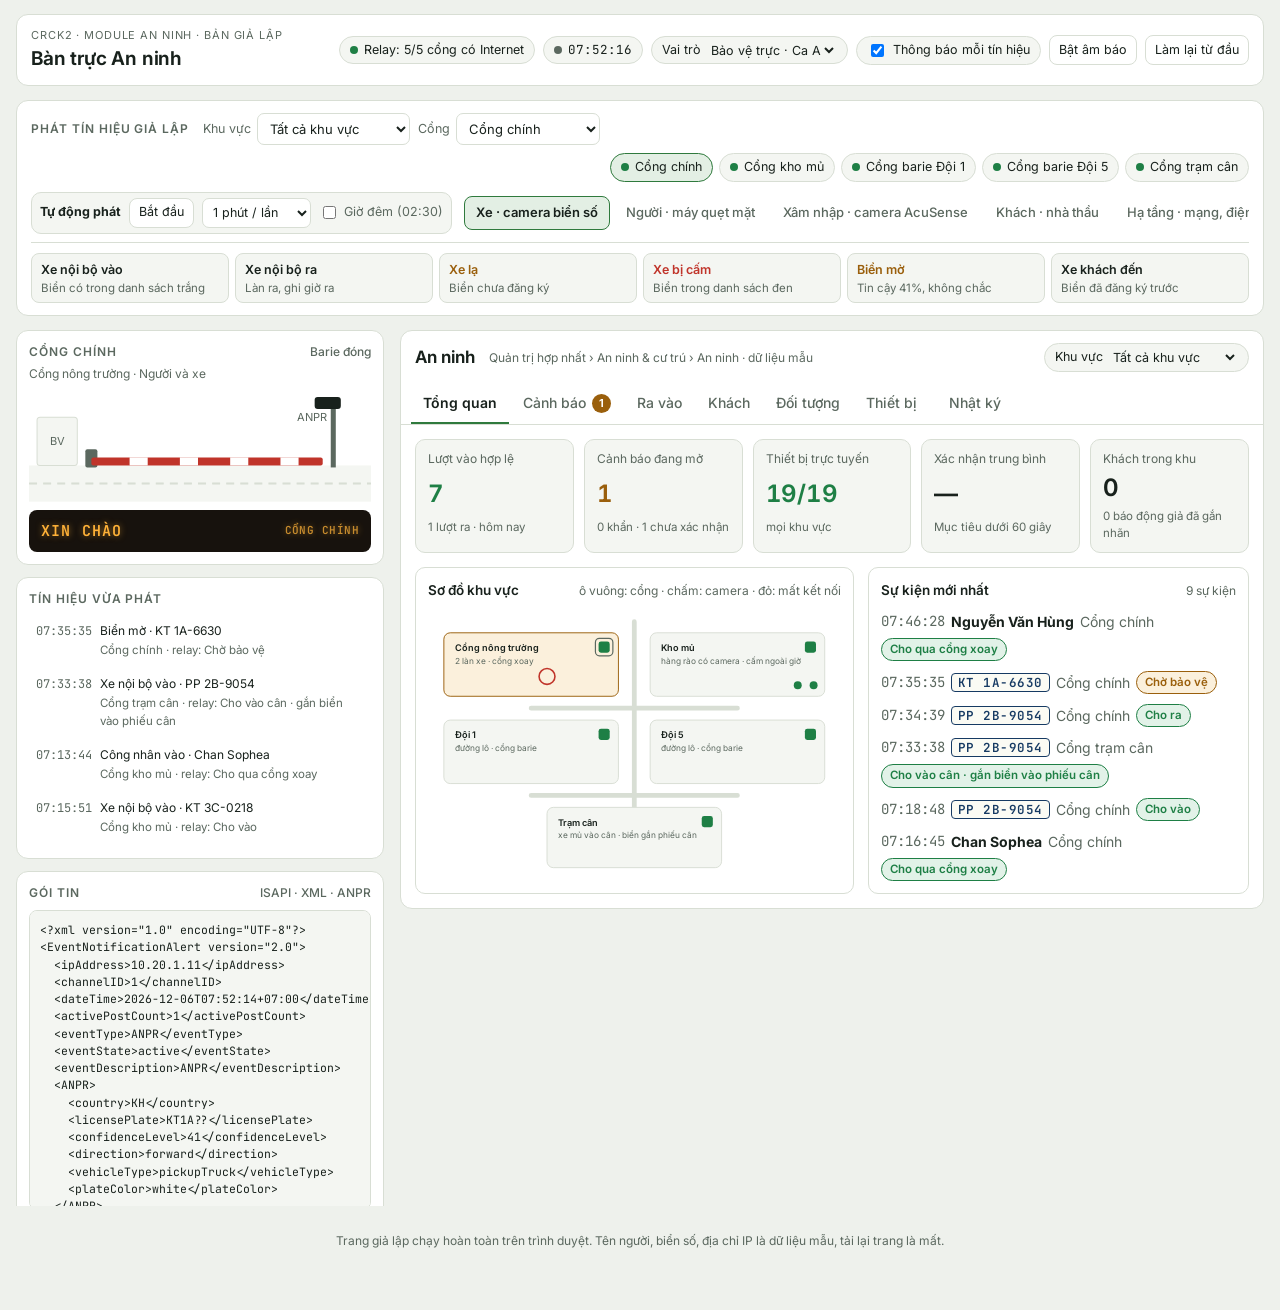
==== commit 6c544634: "Bàn trực giả lập: cụm Tự động phát (bắt đầu/dừng, nhịp, giờ đêm) nằm đầu hàng nhóm tín hiệu, luôn hi" ====
--- a/an-ninh-gia-lap.html
+++ b/an-ninh-gia-lap.html
@@ -207,7 +207,13 @@
 .pick select{border:1px solid var(--line);background:var(--surface);border-radius:7px;padding:4px 8px;min-height:32px;font-size:13px;color:var(--fg);max-width:100%}
 .ctt{display:flex;flex-wrap:wrap;gap:6px;margin-left:auto}
 .chip.on{border-color:var(--accent);background:var(--accent-soft)}
-.nhom{display:flex;gap:4px;overflow-x:auto;border-bottom:1px solid var(--line);padding-bottom:8px}
+.nhom-hang{display:flex;flex-wrap:wrap;gap:8px 12px;align-items:center;border-bottom:1px solid var(--line);padding-bottom:8px;min-width:0}
+.nhom{display:flex;gap:4px;overflow-x:auto;min-width:0;flex:1 1 420px}
+.tudong{display:flex;flex-wrap:wrap;gap:6px 8px;align-items:center;padding:5px 8px;border:1px solid var(--line);border-radius:10px;background:var(--surface-2);font-size:12.5px}
+.tudong b{font-size:12.5px}
+.tudong select{border:1px solid var(--line);background:var(--surface);color:var(--fg);border-radius:7px;padding:3px 6px;min-height:30px;font-size:12.5px}
+.tudong label{display:inline-flex;gap:5px;align-items:center;color:var(--muted)}
+#btnAuto[aria-pressed="true"]{background:var(--crit-soft);border-color:var(--crit);color:var(--crit);font-weight:600}
 .nhom button{border:1px solid transparent;background:none;border-radius:8px;padding:6px 11px;font-size:13px;color:var(--muted);font-weight:500;white-space:nowrap;min-height:34px}
 .nhom button:hover{color:var(--fg);background:var(--surface-2)}
 .nhom button[aria-selected="true"]{background:var(--accent-soft);border-color:var(--accent);color:var(--fg);font-weight:600}
@@ -263,13 +269,25 @@
       </div>
       <div class="ctt" id="congTrangThai" aria-label="Trạng thái mạng từng cổng"></div>
     </div>
+    <div class="nhom-hang">
+    <div class="tudong" title="Tự phát chọn ngẫu nhiên theo cổng đang chọn: phần lớn là lượt hợp lệ, thỉnh thoảng có xe lạ, người lạ, xâm nhập">
+      <b>Tự động phát</b>
+      <button class="btn sm" id="btnAuto" aria-pressed="false">Bắt đầu</button>
+      <select id="autoSpeed" aria-label="Nhịp tự phát">
+        <option value="60000" selected>1 phút / lần</option>
+        <option value="30000">30 giây / lần</option>
+        <option value="10000">10 giây / lần</option>
+        <option value="5000">5 giây / lần</option>
+      </select>
+      <label><input type="checkbox" id="swDem"> Giờ đêm (02:30)</label>
+    </div>
     <div class="nhom" role="tablist" aria-label="Nhóm tín hiệu">
       <button type="button" role="tab" data-nhom="xe" aria-selected="true">Xe · camera biển số</button>
       <button type="button" role="tab" data-nhom="nguoi" aria-selected="false">Người · máy quẹt mặt</button>
       <button type="button" role="tab" data-nhom="xn" aria-selected="false">Xâm nhập · camera AcuSense</button>
       <button type="button" role="tab" data-nhom="kh" aria-selected="false">Khách · nhà thầu</button>
       <button type="button" role="tab" data-nhom="ht" aria-selected="false">Hạ tầng · mạng, điện</button>
-      <button type="button" role="tab" data-nhom="td" aria-selected="false">Tự động phát</button>
+    </div>
     </div>
     <div class="sigrow" data-nhomp="xe">
       <button class="sig" data-sig="xe_trang"><b>Xe nội bộ vào</b><span>Biển có trong danh sách trắng</span></button>
@@ -303,21 +321,6 @@
       <div class="tg"><div><b id="swNetTen">Mất Internet tại cổng</b><span>Relay chạy tại chỗ, xếp hàng sự kiện</span></div><input type="checkbox" class="sw inv" id="swNet" aria-label="Mất Internet tại cổng đang chọn"></div>
       <div class="tg"><div><b>Camera hàng rào mất kết nối</b><span>Lỡ 3 nhịp heartbeat</span></div><input type="checkbox" class="sw inv" id="swCam" aria-label="Camera hàng rào mất kết nối"></div>
       <div class="tg"><div><b>Mất điện lưới</b><span>Cổng đang chọn chạy bằng UPS</span></div><input type="checkbox" class="sw inv" id="swPow" aria-label="Mất điện lưới"></div>
-    </div>
-    <div class="sigrow" data-nhomp="td" hidden>
-      <div class="auto">
-        <button class="btn sm" id="btnAuto" aria-pressed="false">Bắt đầu tự phát</button>
-        <label class="chip">Nhịp
-          <select id="autoSpeed" aria-label="Nhịp tự phát">
-            <option value="60000" selected>1 phút / lần</option>
-            <option value="30000">30 giây / lần</option>
-            <option value="10000">10 giây / lần</option>
-            <option value="5000">5 giây / lần</option>
-          </select>
-        </label>
-        <label class="chip"><input type="checkbox" id="swDem"> Giờ đêm (02:30)</label>
-      </div>
-      <p class="note" style="margin:0">Tự phát chọn ngẫu nhiên theo cổng đang chọn, phần lớn là lượt hợp lệ, thỉnh thoảng có xe lạ, người lạ, xâm nhập.</p>
     </div>
   </section>
 
@@ -1076,7 +1079,7 @@
 function batTuDong(on){
   clearInterval(S.auto); S.auto = null;
   $('#btnAuto').setAttribute('aria-pressed', on ? 'true' : 'false');
-  $('#btnAuto').textContent = on ? 'Dừng tự phát' : 'Bắt đầu tự phát';
+  $('#btnAuto').textContent = on ? 'Dừng' : 'Bắt đầu';
   if (on){
     S.auto = setInterval(() => {
       const g = congHt(), tui = [];
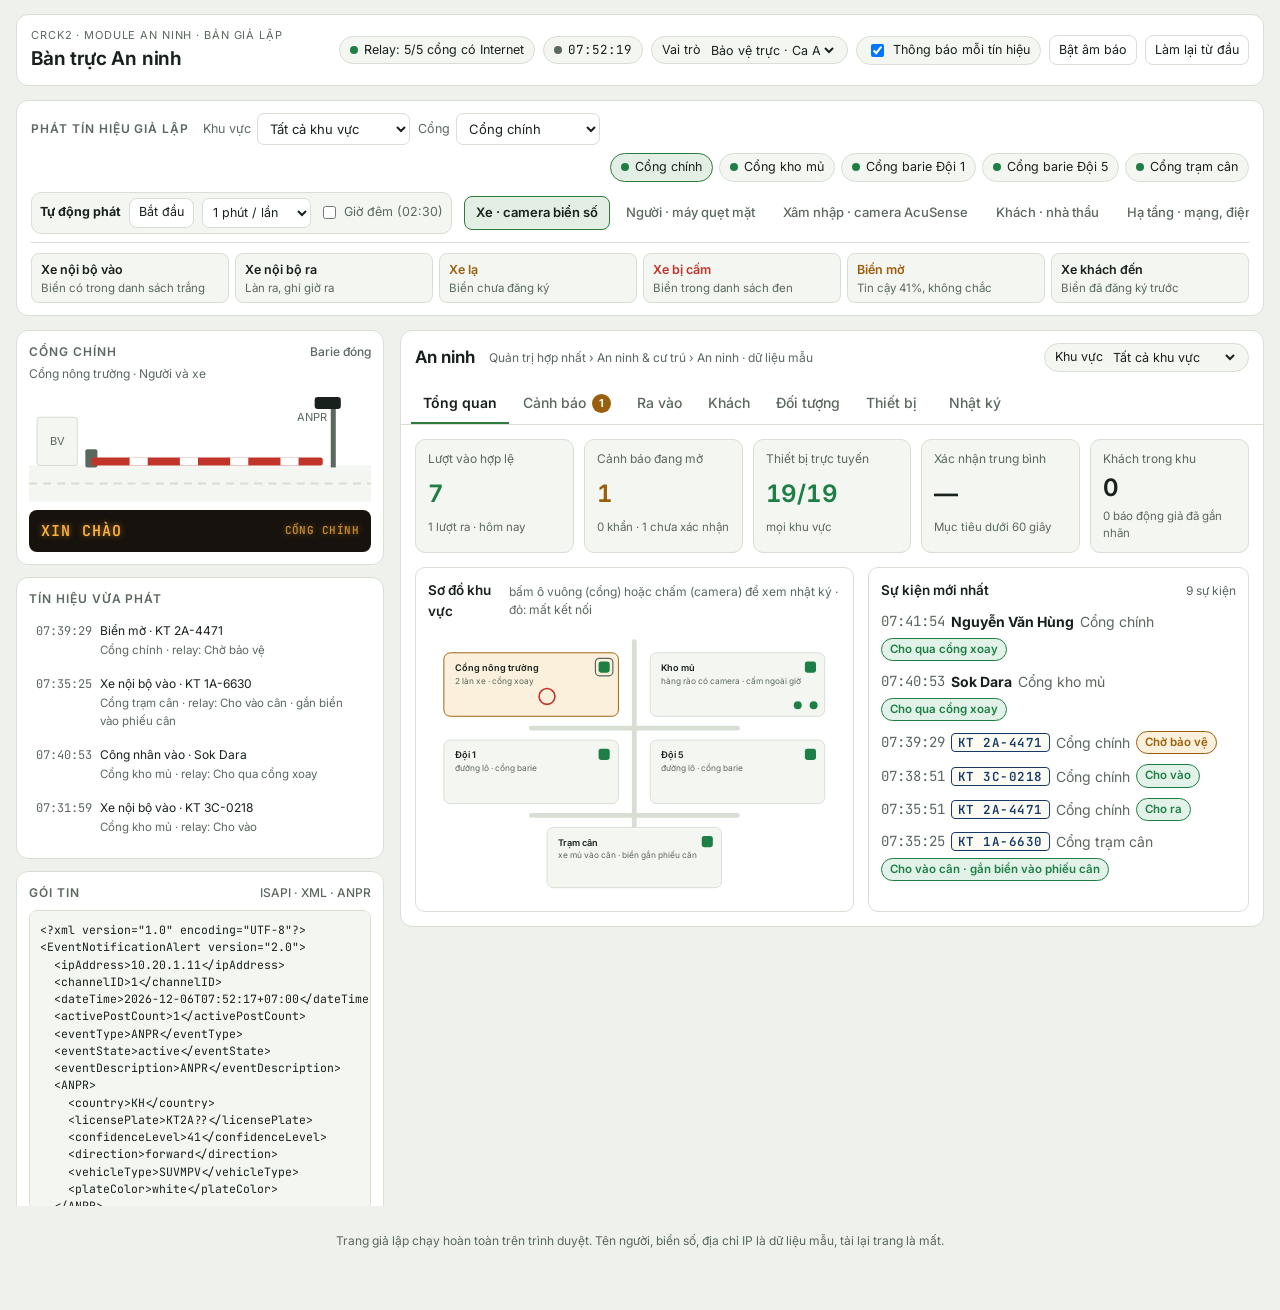
==== commit bb8d956b: "Bàn trực giả lập: bấm ô cổng / chấm camera trên sơ đồ mở popup nhật ký sự kiện Co-Authored-By: Claud" ====
--- a/an-ninh-gia-lap.html
+++ b/an-ninh-gia-lap.html
@@ -224,6 +224,9 @@
 td pre.raw{max-width:min(520px,70vw);max-height:220px;margin-top:6px}
 .gate-sub{margin:-4px 0 8px;font-size:12px;color:var(--muted)}
 [hidden]{display:none!important}
+.map .bam{cursor:pointer}
+.map .bam:hover .md,.map .bam:focus-visible .md{stroke:var(--fg);stroke-width:2}
+.map .bam:focus{outline:none}
 .modal{position:fixed;inset:0;z-index:40;background:rgba(10,16,12,.5);display:grid;place-items:center;
   padding:max(16px,env(safe-area-inset-top,0px)) max(16px,env(safe-area-inset-right,0px)) max(16px,env(safe-area-inset-bottom,0px)) max(16px,env(safe-area-inset-left,0px))}
 .modal-box{background:var(--surface);color:var(--fg);border:1px solid var(--line);border-radius:14px;box-shadow:var(--shadow);width:min(1000px,100%);max-height:calc(100vh - 32px);overflow:auto;padding:14px 16px;display:grid;gap:10px}
@@ -851,8 +854,8 @@
   const khach = S.khach.filter(k => (k.tt==='trong_khu'||k.tt==='qua_gio') && hopKhu(k.khu)).length;
   const nong = k => mo.some(a => a.khu===k && a.muc==='crit') ? 'hot' : mo.some(a => a.khu===k) ? 'wn' : '';
   const pulse = (k, x, y) => mo.some(a => a.khu===k) ? '<circle class="pulse" cx="'+x+'" cy="'+y+'" r="10"/>' : '';
-  const mg = (id, x, y) => { const c = congTheoId(id), m = S.mang[id]; return '<g><rect class="md'+(m.online?'':' off')+'" x="'+(x-7)+'" y="'+(y-7)+'" width="14" height="14" rx="3"><title>'+esc(c.ten)+(m.online?'':' · mất Internet')+'</title></rect>'+(id===S.congHt?'<rect x="'+(x-11)+'" y="'+(y-11)+'" width="22" height="22" rx="5" fill="none" stroke="currentColor" stroke-width="1.5" class="muted"/>':'')+'</g>'; };
-  const mc = (id, x, y) => '<circle class="md'+(dev(id).online?'':' off')+'" cx="'+x+'" cy="'+y+'" r="5"><title>'+esc(dev(id).ten)+'</title></circle>';
+  const mg = (id, x, y) => { const c = congTheoId(id), m = S.mang[id]; return '<g class="bam" data-act="tbxem" data-dev="relay-'+id+'" role="button" tabindex="0" aria-label="Nhật ký sự kiện '+esc(c.ten)+'"><rect x="'+(x-14)+'" y="'+(y-14)+'" width="28" height="28" fill="transparent"/><rect class="md'+(m.online?'':' off')+'" x="'+(x-7)+'" y="'+(y-7)+'" width="14" height="14" rx="3"><title>'+esc(c.ten)+(m.online?'':' · mất Internet')+'</title></rect>'+(id===S.congHt?'<rect x="'+(x-11)+'" y="'+(y-11)+'" width="22" height="22" rx="5" fill="none" stroke="currentColor" stroke-width="1.5" class="muted"/>':'')+'</g>'; };
+  const mc = (id, x, y) => '<g class="bam" data-act="tbxem" data-dev="'+id+'" role="button" tabindex="0" aria-label="Nhật ký sự kiện '+esc(dev(id).ten)+'"><circle cx="'+x+'" cy="'+y+'" r="11" fill="transparent"/><circle class="md'+(dev(id).online?'':' off')+'" cx="'+x+'" cy="'+y+'" r="5"><title>'+esc(dev(id).ten)+'</title></circle></g>';
   const gan = S.events.filter(e => hopKhu(e.khu)).slice(0,6);
   return '<div class="kpis">'+
     '<div class="kpi ok"><span>Lượt vào hợp lệ</span><b>'+hn+'</b><small>'+ra+' lượt ra · hôm nay</small></div>'+
@@ -862,7 +865,7 @@
     '<div class="kpi"><span>Khách trong khu</span><b>'+khach+'</b><small>'+gia+' báo động giả đã gắn nhãn</small></div>'+
   '</div>'+
   '<div class="two">'+
-    '<div class="card map"><h3>Sơ đồ khu vực <span class="r">ô vuông: cổng · chấm: camera · đỏ: mất kết nối</span></h3>'+
+    '<div class="card map"><h3>Sơ đồ khu vực <span class="r">bấm ô vuông (cổng) hoặc chấm (camera) để xem nhật ký · đỏ: mất kết nối</span></h3>'+
       '<svg viewBox="0 0 520 340" role="img" aria-label="Sơ đồ khu vực, cổng và camera">'+
       '<path class="road" d="M260 16 V262 M130 125 H390 M130 235 H390"/>'+
       '<rect class="z '+nong('Cổng nông trường')+'" x="20" y="30" width="220" height="80" rx="8"/><text class="zt" x="34" y="53">Cổng nông trường</text><text class="zs" x="34" y="69">2 làn xe · cổng xoay</text>'+
@@ -982,8 +985,10 @@
   const m = $('#tbModal');
   if (!S.tbChon){ m.hidden = true; return; }
   const d = dev(S.tbChon), n = logCua(d).length + ':' + daNhan.size;
-  $('#tbModalTitle').textContent = 'Sự kiện · ' + d.ten;
-  $('#tbModalSub').textContent = d.khu + (d.cong ? ' · ' + congTheoId(d.cong).ten : '') + ' · ' + d.ip + ' · ' + d.model;
+  const laCong = d.loai === 'Relay';
+  $('#tbModalTitle').textContent = laCong ? 'Nhật ký cổng · ' + congTheoId(d.cong).ten : 'Sự kiện · ' + d.ten;
+  $('#tbModalSub').textContent = laCong ? d.khu + ' · ' + loaiCong(congTheoId(d.cong)) + ' · mọi tín hiệu qua relay ' + d.ip + (S.mang[d.cong].online ? '' : ' · đang mất Internet')
+                                        : d.khu + (d.cong ? ' · ' + congTheoId(d.cong).ten : '') + ' · ' + d.ip + ' · ' + d.model;
   if (m.hidden || S.tbModalN !== n){ $('#tbModalBody').innerHTML = veNhatKyTb(d); S.tbModalN = n; }
   if (m.hidden){ m.hidden = false; $('#tbModalDong').focus(); }
 }
@@ -1045,7 +1050,11 @@
   const id = S.tbChon; S.tbChon = ''; veModalTb(); vePanel();
   const b = id && document.querySelector('[data-act="tbxem"][data-dev="'+id+'"]'); if (b) b.focus();
 }
-document.addEventListener('keydown', ev => { if (ev.key === 'Escape' && S.tbChon) dongModalTb(); });
+document.addEventListener('keydown', ev => {
+  if (ev.key === 'Escape' && S.tbChon) dongModalTb();
+  const g = ev.target.closest && ev.target.closest('.map .bam');   // ô cổng / camera trên sơ đồ: Enter hoặc Space để mở
+  if (g && (ev.key === 'Enter' || ev.key === ' ')){ ev.preventDefault(); S.tbChon = g.dataset.dev; S.tbModalN = ''; veModalTb(); }
+});
 function doiCong(){
   const g = congHt();
   $('#gate').classList.remove('mo'); $('#gateState').textContent = 'Barie đóng';
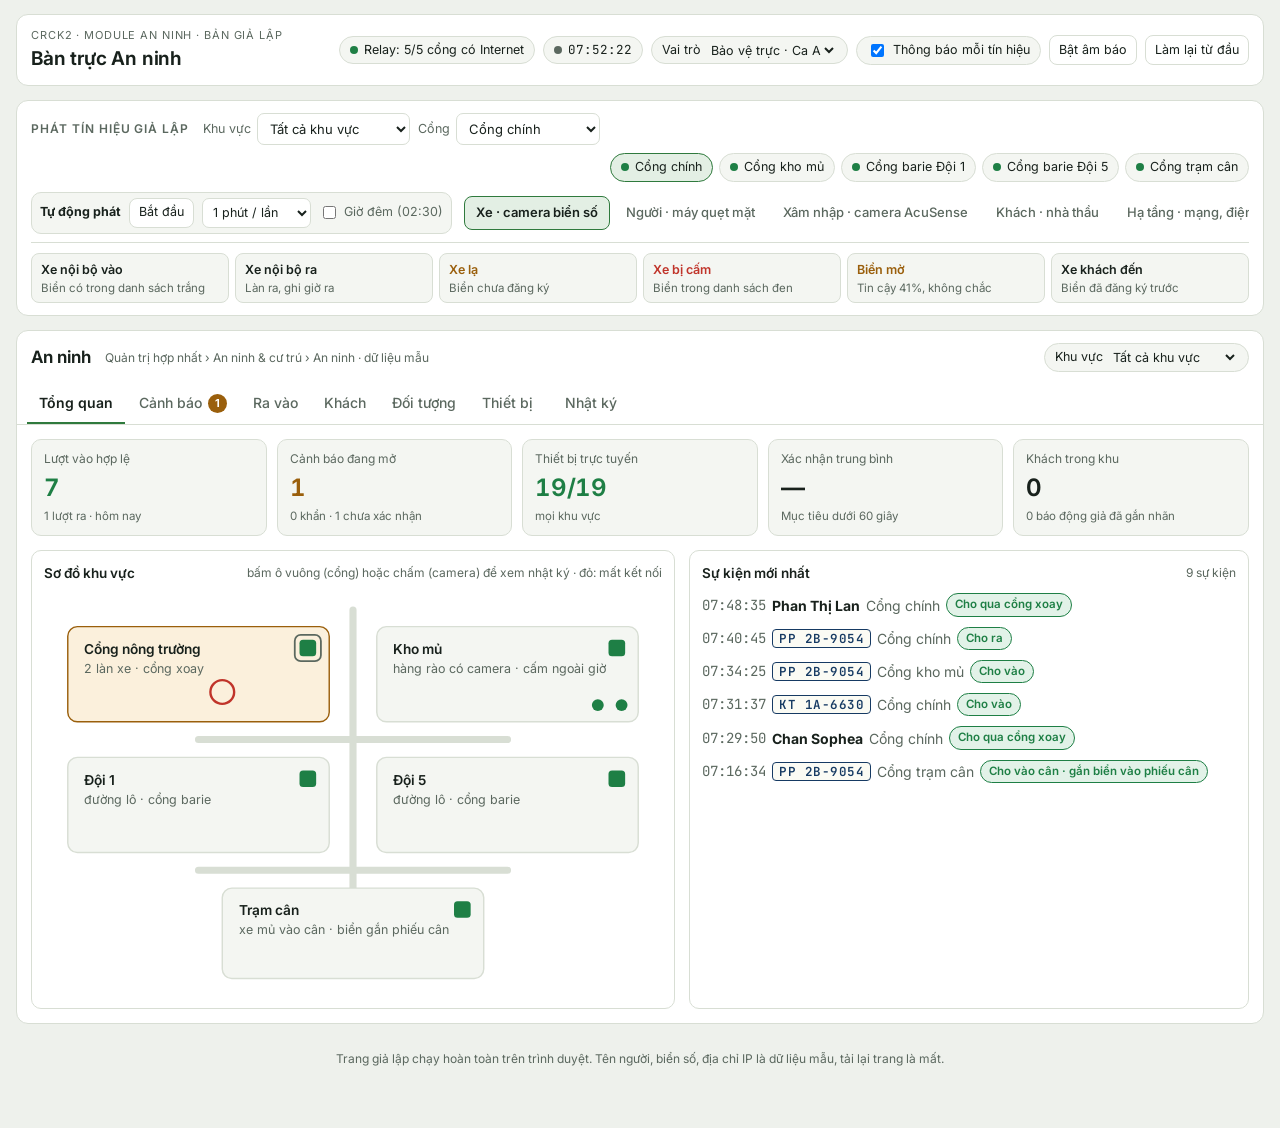
==== commit 5c236318: "Bàn trực giả lập: ẩn cột trái (hình cổng, tín hiệu vừa phát, gói tin), màn hình An ninh dàn hết chiề" ====
--- a/an-ninh-gia-lap.html
+++ b/an-ninh-gia-lap.html
@@ -224,6 +224,7 @@
 td pre.raw{max-width:min(520px,70vw);max-height:220px;margin-top:6px}
 .gate-sub{margin:-4px 0 8px;font-size:12px;color:var(--muted)}
 [hidden]{display:none!important}
+.grid:has(> .sim[hidden]){grid-template-columns:minmax(0,1fr)}
 .map .bam{cursor:pointer}
 .map .bam:hover .md,.map .bam:focus-visible .md{stroke:var(--fg);stroke-width:2}
 .map .bam:focus{outline:none}
@@ -328,7 +329,7 @@
   </section>
 
   <div class="grid">
-    <aside class="sim" aria-label="Cổng đang giả lập">
+    <aside class="sim" aria-label="Cổng đang giả lập" hidden>   <!-- 14/11: ẩn theo yêu cầu (hình cổng, tín hiệu vừa phát, gói tin) — gói tin xem trong popup nhật ký -->
       <section class="box">
         <h2><span id="gateTen">Cổng chính</span> <span class="r muted" id="gateState">Barie đóng</span></h2>
         <p class="gate-sub" id="gateLoai"></p>
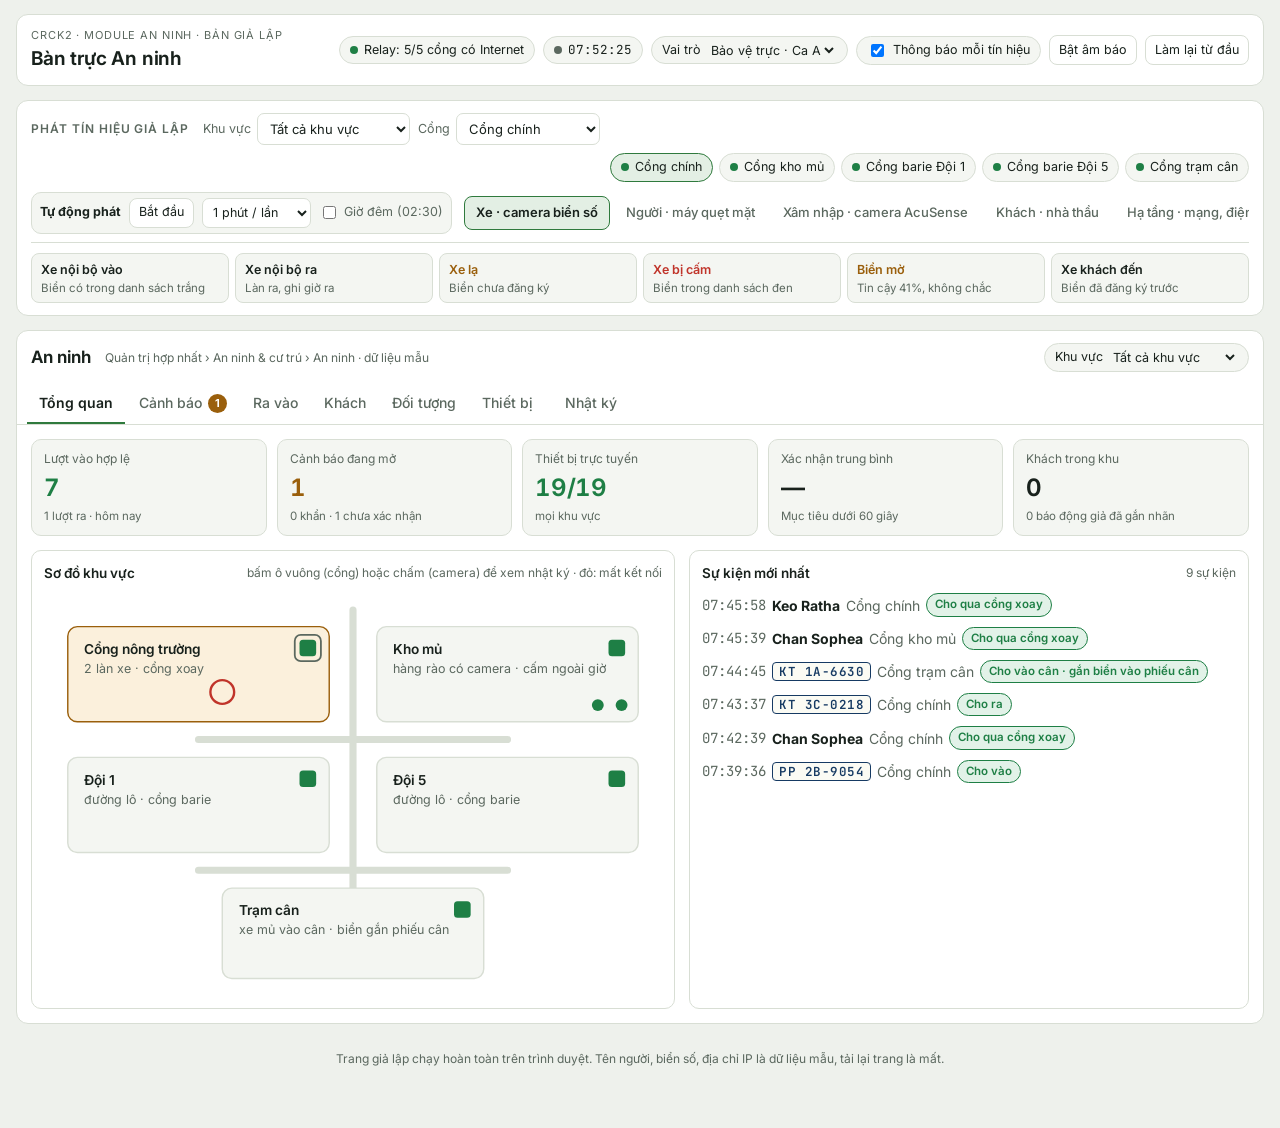
==== commit b18cfd64: "Bàn trực giả lập: ảnh chụp giả kèm mỗi tín hiệu (toàn cảnh + cận biển, khuôn mặt, xâm nhập), cửa sổ " ====
--- a/an-ninh-gia-lap.html
+++ b/an-ninh-gia-lap.html
@@ -225,6 +225,29 @@
 .gate-sub{margin:-4px 0 8px;font-size:12px;color:var(--muted)}
 [hidden]{display:none!important}
 .grid:has(> .sim[hidden]){grid-template-columns:minmax(0,1fr)}
+.th-nut{border:0;padding:0;background:none;align-self:start;margin:10px 0;cursor:zoom-in;border-radius:6px}
+.th-nut .th{margin:0!important;display:block}
+.th-nut:hover{outline:2px solid var(--accent)}
+td .th-nut{margin:0}
+#anhModal{z-index:50}
+.anh-luoi{display:grid;grid-template-columns:repeat(auto-fit,minmax(260px,1fr));gap:10px}
+.anh-luoi figure{margin:0;display:grid;gap:4px}
+.anh-luoi figcaption{font-size:12px;color:var(--muted)}
+.anh-svg{width:100%;height:auto;display:block;border-radius:8px;border:1px solid var(--line);background:#000}
+.clip-cho{display:grid;gap:6px;padding:12px;border:1px dashed var(--line);border-radius:10px}
+.tien{height:8px;border-radius:99px;background:var(--surface-2);overflow:hidden}.tien i{display:block;height:100%;width:0;background:var(--accent);transition:width .1s linear}
+.clip{display:grid;gap:6px}
+.clip-khung{position:relative;overflow:hidden;border-radius:8px}
+.clip-khung .anh-svg{animation:clipNhay 2s ease-in-out infinite alternate}
+.clip-khung.xe .anh-svg{animation:clipXe 5s ease-in-out infinite}
+.clip-khung.xn .anh-svg{animation:clipXn 4s ease-in-out infinite alternate}
+@keyframes clipXe{0%{transform:scale(1.18) translateY(-6%)}60%{transform:scale(1) translateY(0)}100%{transform:scale(1) translateY(0)}}
+@keyframes clipXn{from{transform:translateX(-3%) scale(1.05)}to{transform:translateX(3%) scale(1.05)}}
+@keyframes clipNhay{from{transform:scale(1)}to{transform:scale(1.04)}}
+@media (prefers-reduced-motion:reduce){.clip-khung .anh-svg{animation:none!important}}
+.rec{position:absolute;right:10px;bottom:10px;color:#ff4d4d;font:700 13px var(--f-mono);background:rgba(0,0,0,.55);padding:2px 6px;border-radius:4px;animation:recNhay 1s steps(2) infinite}
+@keyframes recNhay{50%{opacity:.25}}
+.clip-gio{position:absolute;left:0;right:0;top:0;padding:4px 10px;background:rgba(0,0,0,.6);color:#fff;font-size:14px}
 .map .bam{cursor:pointer}
 .map .bam:hover .md,.map .bam:focus-visible .md{stroke:var(--fg);stroke-width:2}
 .map .bam:focus{outline:none}
@@ -389,6 +412,12 @@
     <div id="tbModalBody"></div>
   </div>
 </div>
+<div class="modal" id="anhModal" hidden role="dialog" aria-modal="true" aria-labelledby="anhTitle">
+  <div class="modal-box">
+    <div class="modal-head"><div><h3 id="anhTitle">Ảnh chụp</h3><p id="anhSub"></p></div><button class="btn sm" data-act="anhdong" id="anhDong">Đóng</button></div>
+    <div id="anhBody"></div>
+  </div>
+</div>
 <div class="toasts" id="toasts" aria-live="polite"></div>
 
 <script>
@@ -616,6 +645,117 @@
 function chup(){ const g = $('#gate'); g.classList.add('chup'); setTimeout(() => g.classList.remove('chup'), 220); }
 function datLed(a, b){ $('#ledTxt').textContent = a; $('#ledSub').textContent = b || ''; clearTimeout(hLed); hLed = setTimeout(() => { $('#ledTxt').textContent='XIN CHÀO'; $('#ledSub').textContent=congHt().ten; }, 6000); }
 
+
+/* ---------- Ảnh chụp giả (giống ảnh camera thật: chữ giờ + tên camera in trên ảnh) ---------- */
+const NGAY = d => d.getFullYear()+'-'+pad(d.getMonth()+1)+'-'+pad(d.getDate())+' '+hms(d);
+function khungAnh(e, noiDung, nhan){
+  const dem = e.t.getHours() < 5 || e.t.getHours() >= 19;
+  const nen = dem ? '#1b1f24' : '#8fa3ad', dat = dem ? '#2a2e33' : '#6f7d71';
+  return '<svg class="anh-svg" viewBox="0 0 640 360" xmlns="http://www.w3.org/2000/svg" role="img" aria-label="'+esc(nhan)+'">'+
+    '<rect width="640" height="360" fill="'+nen+'"/><rect y="200" width="640" height="160" fill="'+dat+'"/>'+noiDung+
+    (dem ? '<rect width="640" height="360" fill="#0a1a0a" opacity=".28"/>' : '')+
+    '<rect x="0" y="0" width="640" height="26" fill="#000" opacity=".45"/>'+
+    '<text x="10" y="18" fill="#fff" font-family="monospace" font-size="15">'+NGAY(e.t)+'</text>'+
+    '<text x="630" y="18" fill="#fff" font-family="monospace" font-size="13" text-anchor="end">'+esc(e.dev.ten)+'</text>'+
+    '<text x="10" y="350" fill="#fff" font-family="monospace" font-size="12" opacity=".85">CH01 · '+esc(e.dev.ip)+(dem?' · IR':'')+'</text></svg>';
+}
+function canhXe(e, bienHien, ok){
+  const mau = ok ? '#2ecc71' : '#ff5a4f';
+  return '<polygon points="180,360 300,200 340,200 460,360" fill="#55585c"/><line x1="320" y1="210" x2="320" y2="360" stroke="#ddd" stroke-width="3" stroke-dasharray="14 12"/>'+
+    '<g><path d="M200 300 L225 232 Q232 214 252 214 H392 Q410 214 418 232 L442 300 Z" fill="#c9ccd1"/><rect x="236" y="226" width="168" height="40" rx="6" fill="#35414d"/>'+
+    '<rect x="196" y="296" width="248" height="36" rx="6" fill="#aeb3b9"/><circle cx="226" cy="312" r="9" fill="#ffe9a3"/><circle cx="414" cy="312" r="9" fill="#ffe9a3"/>'+
+    '<rect x="282" y="303" width="76" height="22" rx="2" fill="#f7f7ef" stroke="#163a63" stroke-width="2"/><text x="320" y="319" text-anchor="middle" font-family="monospace" font-weight="700" font-size="12" fill="#163a63">'+esc(bienHien)+'</text></g>'+
+    '<rect x="276" y="297" width="88" height="34" fill="none" stroke="'+mau+'" stroke-width="3"/>'+
+    '<rect x="276" y="270" width="150" height="22" fill="'+mau+'"/><text x="282" y="286" font-family="monospace" font-size="13" font-weight="700" fill="#000">'+esc(bienHien)+' '+e.tinCay+'%</text>';
+}
+function canhBien(bienHien){
+  return '<rect x="0" y="0" width="640" height="360" fill="#4a4f55"/><rect x="90" y="110" width="460" height="140" rx="10" fill="#f7f7ef" stroke="#163a63" stroke-width="8"/>'+
+    '<text x="320" y="210" text-anchor="middle" font-family="monospace" font-weight="700" font-size="74" fill="#163a63">'+esc(bienHien)+'</text>'+
+    '<text x="320" y="140" text-anchor="middle" font-family="sans-serif" font-size="16" fill="#163a63">CAMBODIA · KINGDOM OF CAMBODIA</text>';
+}
+function canhMat(e){
+  const ok = e.sig==='mat_ok'||e.sig==='mat_ra', mau = e.sig==='mat_gia' ? '#ff5a4f' : ok ? '#2ecc71' : '#f5b041';
+  const nhan = e.sig==='mat_gia' ? 'GIẢ MẠO · ảnh điện thoại' : e.ten ? (e.ma+' · '+e.giong+'%') : ('Người lạ · '+e.giong+'%');
+  return '<rect x="0" y="0" width="640" height="360" fill="#9aa4a8"/><rect x="0" y="0" width="140" height="360" fill="#7d878b"/>'+
+    (e.sig==='mat_gia' ? '<rect x="226" y="40" width="190" height="300" rx="22" fill="#111"/><rect x="238" y="62" width="166" height="250" fill="#c9c2b8"/>' : '')+
+    '<circle cx="320" cy="150" r="66" fill="#c69c7b"/><path d="M254 130 Q260 70 320 70 Q384 70 388 132 Q370 100 320 98 Q272 100 254 130Z" fill="#2b2622"/>'+
+    '<path d="M196 360 Q206 248 320 236 Q434 248 444 360Z" fill="#3a5a7a"/>'+
+    '<circle cx="296" cy="150" r="6" fill="#222"/><circle cx="344" cy="150" r="6" fill="#222"/><path d="M300 184 Q320 196 340 184" stroke="#6b4232" stroke-width="4" fill="none"/>'+
+    '<rect x="240" y="64" width="160" height="176" fill="none" stroke="'+mau+'" stroke-width="4"/>'+
+    '<rect x="240" y="36" width="'+Math.max(160, nhan.length*9+12)+'" height="26" fill="'+mau+'"/><text x="248" y="55" font-family="monospace" font-size="14" font-weight="700" fill="#000">'+esc(nhan)+'</text>';
+}
+function canhXN(e){
+  const gia = e.sig==='bao_gia', xe = e.sig==='xe_rao', mau = gia ? '#f5b041' : '#ff5a4f';
+  let s = '';
+  for (let i = 0; i < 9; i++){ const x = 40 + i*70; s += '<line x1="'+x+'" y1="120" x2="'+x+'" y2="300" stroke="#9aa0a6" stroke-width="5"/>'; }
+  s += '<line x1="20" y1="150" x2="620" y2="150" stroke="#9aa0a6" stroke-width="3"/><line x1="20" y1="220" x2="620" y2="220" stroke="#9aa0a6" stroke-width="3"/>'+
+       '<line x1="0" y1="310" x2="640" y2="250" stroke="#ff5a4f" stroke-width="3" stroke-dasharray="12 8" opacity=".9"/>'+
+       '<circle cx="90" cy="90" r="60" fill="#2f5d34" opacity=".9"/><circle cx="560" cy="80" r="70" fill="#2f5d34" opacity=".9"/>';
+  if (gia) s += '<ellipse cx="350" cy="250" rx="110" ry="36" fill="#1f3a22" opacity=".75"/><rect x="230" y="200" width="240" height="100" fill="none" stroke="'+mau+'" stroke-width="4"/>';
+  else if (xe) s += '<rect x="250" y="210" width="210" height="80" rx="10" fill="#c9ccd1"/><rect x="270" y="222" width="80" height="30" fill="#35414d"/><circle cx="290" cy="292" r="16" fill="#222"/><circle cx="420" cy="292" r="16" fill="#222"/><rect x="236" y="196" width="238" height="114" fill="none" stroke="'+mau+'" stroke-width="4"/>';
+  else s += '<circle cx="340" cy="170" r="20" fill="#222"/><path d="M314 300 L322 196 Q340 186 358 196 L366 300 Z" fill="#222"/><path d="M322 214 L290 250 M358 214 L392 186" stroke="#222" stroke-width="12" stroke-linecap="round"/><rect x="280" y="140" width="124" height="170" fill="none" stroke="'+mau+'" stroke-width="4"/>';
+  const nhan = gia ? 'Vượt vạch · chưa rõ' : xe ? 'Xe · 3 phút' : 'Người · 93%';
+  return s + '<rect x="'+(gia?230:xe?236:280)+'" y="'+(gia?172:xe?168:112)+'" width="150" height="26" fill="'+mau+'"/><text x="'+(gia?238:xe?244:288)+'" y="'+(gia?191:xe?187:131)+'" font-family="monospace" font-size="14" font-weight="700" fill="#000">'+nhan+'</text>';
+}
+/** Ảnh giả của 1 tín hiệu (theo giờ e.t). */
+function taoAnh(e){
+  const kb = (a, b) => a + Math.floor(Math.random()*(b-a));
+  if (e.nhom==='xe' || e.nhom==='khach' && e.bien){
+    const bienHien = e.tinCay < 50 ? bienTho(e.bien).slice(0,4)+'??' : e.bien, ok = !!(S.xe.find(v => v.bien===e.bien && v.ds==='trang'));
+    e.anh = [{ten:'Toàn cảnh', file:'detectionPicture.jpg', kb:kb(140,260), svg:khungAnh(e, canhXe(e, bienHien, ok && e.tinCay >= 50), 'Ảnh toàn cảnh xe')},
+             {ten:'Cận biển số', file:'licensePlatePicture.jpg', kb:kb(18,40), svg:khungAnh(e, canhBien(bienHien), 'Ảnh cận biển số')}];
+  } else if (e.nhom==='nguoi'){
+    e.anh = [{ten:'Khuôn mặt lúc quẹt', file:'faceCapture.jpg', kb:kb(45,90), svg:khungAnh(e, canhMat(e), 'Ảnh khuôn mặt')}];
+  } else if (e.nhom==='xamnhap'){
+    e.anh = [{ten:'Ảnh lúc phát hiện', file:'detectionPicture.jpg', kb:kb(160,300), svg:khungAnh(e, canhXN(e), 'Ảnh phát hiện xâm nhập')}];
+  } else e.anh = [];
+  return e.anh;
+}
+/** Gắn ảnh giả + ghi phần ảnh đính kèm vào gói tin (như multipart của ISAPI). */
+function ganAnh(e){
+  taoAnh(e);
+  if (e.anh.length) e.raw += '\n\n--- ảnh đính kèm (multipart/form-data) ---\n' + e.anh.map(a => 'Content-Disposition: form-data; name="'+a.file.replace('.jpg','')+'"; filename="'+a.file+'"\nContent-Type: image/jpeg   ('+a.kb+' KB)').join('\n');
+}
+
+/* ---------- Cửa sổ ảnh + clip giả lập + mở Hik-Connect ---------- */
+let hClip = null;
+function moAnh(evtId){
+  const e = S.events.find(x => x.id===evtId) || (S.tbLog.find(x => x.e && x.e.id===evtId) || {}).e;
+  if (!e || !e.anh || !e.anh.length){ thongBao('info','Không có ảnh','Tín hiệu này không kèm ảnh.'); return; }
+  S.anhMo = e.id;
+  $('#anhTitle').textContent = (TEN_SIG[e.sig]||'') + ' · ' + moTaNgan(e);
+  $('#anhSub').textContent = e.dev.ten + ' · ' + NGAY(e.t) + (e.kq ? ' · relay: ' + e.kq.tenKQ : '');
+  $('#anhBody').innerHTML = '<div class="anh-luoi">' + e.anh.map(a => '<figure>'+a.svg+'<figcaption>'+esc(a.ten)+' · '+esc(a.file)+' · '+a.kb+' KB</figcaption></figure>').join('') + '</div>' +
+    '<div id="clipKhu"></div>' +
+    '<div class="acts"><button class="btn sm pri" data-act="clip" data-evt="'+e.id+'">Xem clip 20 giây</button><button class="btn sm" data-act="hikc" data-evt="'+e.id+'">Mở Hik-Connect</button></div>' +
+    '<p class="note">Giả lập: ảnh do camera gửi kèm tín hiệu. Clip được trạm trung chuyển cắt từ đầu ghi tại cổng khi bấm xem (10 giây trước + 10 giây sau mốc giờ).</p>';
+  $('#anhModal').hidden = false; $('#anhDong').focus();
+}
+function dongAnh(){ clearInterval(hClip); hClip = null; S.anhMo = ''; $('#anhModal').hidden = true; }
+function xemClip(evtId){
+  const e = S.events.find(x => x.id===evtId) || (S.tbLog.find(x => x.e && x.e.id===evtId) || {}).e; if (!e) return;
+  const k = $('#clipKhu'); clearInterval(hClip);
+  const m = e.congId ? S.mang[e.congId] : {online:true};
+  if (!m.online){ k.innerHTML = '<div class="banner warn">Cổng '+esc(e.cong)+' đang mất Internet — chưa lấy được clip. Video vẫn còn trên đầu ghi, có mạng lại là xem được.</div>'; return; }
+  let p = 0;
+  k.innerHTML = '<div class="clip-cho"><b>Đang yêu cầu đoạn video từ đầu ghi '+esc(e.cong||e.dev.khu)+'…</b><div class="tien"><i id="clipTien"></i></div><span class="muted" id="clipBuoc">Gửi lệnh tới trạm trung chuyển</span></div>';
+  const buoc = ['Gửi lệnh tới trạm trung chuyển','Trạm tìm đoạn ghi trên đầu ghi (ISAPI)','Cắt 20 giây quanh '+hms(e.t),'Tải clip lên (≈ 4 MB)'];
+  hClip = setInterval(() => {
+    p += 4; const t = $('#clipTien'); if (!t){ clearInterval(hClip); return; }
+    t.style.width = Math.min(100,p)+'%'; $('#clipBuoc').textContent = buoc[Math.min(3, Math.floor(p/26))];
+    if (p >= 100){ clearInterval(hClip); phatClip(e); }
+  }, 110);
+}
+function phatClip(e){
+  const k = $('#clipKhu'), a = e.anh[0], t0 = e.t.getTime() - 10000;
+  k.innerHTML = '<div class="clip"><div class="clip-khung'+(e.nhom==='xe'?' xe':e.nhom==='xamnhap'?' xn':' mat')+'">'+a.svg+'<span class="rec">● REC</span><span class="clip-gio mono" id="clipGio"></span></div>'+
+    '<div class="inl"><button class="btn sm" data-act="clip" data-evt="'+e.id+'">Lấy lại</button><span class="muted" id="clipThoi">0:00 / 0:20</span><span class="muted">Clip mẫu (giả lập) · H.265 · 1080p</span></div></div>';
+  let s = 0;
+  const ve = () => { const g = $('#clipGio'), th = $('#clipThoi'); if (!g){ clearInterval(hClip); return; } g.textContent = NGAY(new Date(t0 + s*1000)); th.textContent = '0:'+pad(s)+' / 0:20'; };
+  ve(); clearInterval(hClip);
+  hClip = setInterval(() => { s = (s + 1) % 21; ve(); }, 1000);
+}
+
 /* ---------- Phát tín hiệu: thiết bị → relay cổng → (Internet) → máy chủ ---------- */
 function moTaNgan(e){
   return e.nhom==='xe' ? e.bien : e.nhom==='nguoi' ? (e.ten || 'Người lạ') : e.nhom==='xamnhap' ? e.vung : (e.ten || '');
@@ -623,6 +763,7 @@
 function phat(sig){
   const e = taoTinHieu(sig);
   if (!e) return;
+  ganAnh(e);
   if (!e.dev || !e.dev.online){
     S.feed.unshift({e, mat:true}); S.feed.length = Math.min(S.feed.length, 40);
     if (e.dev) ghiTb({devId:e.dev.id, e, mat:true});
@@ -888,14 +1029,14 @@
   const mo = ds.filter(a => a.tt!=='dong').sort((a,b) => (a.muc==='crit'?0:1)-(b.muc==='crit'?0:1) || a.ms-b.ms);
   const dong = ds.filter(a => a.tt==='dong').slice(0,15);
   const the = a => {
-    let acts = '';
+    let acts = a.evt ? '<button class="btn sm" data-act="anh" data-evt="'+a.evt+'">Ảnh · video</button>' : '';
     if (a.tt==='moi') acts += '<button class="btn sm pri" data-act="xacnhan" data-id="'+a.id+'">Xác nhận</button>';
     if (a.tt==='moi'||a.tt==='xacnhan') acts += '<select class="btn sm" data-dd="'+a.id+'" aria-label="Điều động"><option value="">Điều động…</option><option>Tổ tuần tra 1</option><option>Tổ tuần tra 2</option><option>Bảo vệ cổng</option></select>';
     if (a.choXe && a.tt!=='dong') acts += '<button class="btn sm" data-act="choxe" data-id="'+a.id+'">Mở barie cho xe</button><button class="btn sm" data-act="tuchoi" data-id="'+a.id+'">Từ chối</button>';
     if (a.tt!=='dong') acts += '<button class="btn sm" data-act="dong" data-id="'+a.id+'" data-kl="Đã xử lý">Đóng · đã xử lý</button><button class="btn sm" data-act="dong" data-id="'+a.id+'" data-kl="Báo động giả">Báo động giả</button>';
     if (a.tt==='dong' && S.vaiTro==='quan_ly') acts += '<button class="btn sm" data-act="xuat" data-id="'+a.id+'">Xuất bằng chứng</button>';
     const sla = slaTxt(a);
-    return '<article class="al '+(a.tt==='dong'?'closed ':'')+pillMuc(a.muc)+'"><div class="bar"></div>'+(a.thumb||thTb())+
+    return '<article class="al '+(a.tt==='dong'?'closed ':'')+pillMuc(a.muc)+'"><div class="bar"></div>'+(a.evt ? '<button class="th-nut" data-act="anh" data-evt="'+a.evt+'" aria-label="Xem ảnh chụp">'+(a.thumb||thTb())+'</button>' : (a.thumb||thTb()))+
       '<div class="body"><div class="row1"><b>'+esc(a.tieuDe)+'</b><span class="pill '+pillMuc(a.muc)+'">'+(a.muc==='crit'?'Khẩn':a.muc==='warn'?'Cần xử lý':'Thông tin')+'</span><span class="pill">'+TT[a.tt]+'</span>'+(a.tre?'<span class="pill late">đến trễ</span>':'')+(a.leo?'<span class="pill crit">đã báo quản lý</span>':'')+'</div>'+
       '<div class="muted" style="font-size:13px">'+esc(a.chiTiet||'')+'</div>'+
       '<div class="meta"><span class="mono">'+a.id+'</span><span>'+esc(a.vung||'')+'</span><span>'+esc(a.khu||'')+'</span><span class="mono">'+hms(a.t)+'</span>'+(a.bien?'<span class="plate">'+esc(a.bien)+'</span>':'')+(a.nguoi?'<span>Điều động: '+esc(a.nguoi)+'</span>':'')+(sla?'<span class="sla'+(a.han<Date.now()?' over':'')+'" data-sla="'+a.id+'">'+sla+'</span>':'')+(a.ketLuan?'<span>Kết luận: '+esc(a.ketLuan)+'</span>':'')+'</div>'+
@@ -914,7 +1055,7 @@
   return '<div class="card"><h3>Mở barie thủ công <span class="r">mọi lần mở tay đều ghi người, giờ, cổng, lý do</span></h3>'+
     (coXe.length ? '<div class="inl"><select id="moTayCong" aria-label="Cổng mở barie">'+coXe.map(c => '<option value="'+c.id+'"'+(c.id===S.congHt?' selected':'')+'>'+esc(c.ten)+'</option>').join('')+'</select><input id="lyDoMo" placeholder="Lý do, ví dụ: xe cứu thương, camera không đọc được" aria-label="Lý do mở barie"><button class="btn sm pri" data-act="motay">Mở barie làn vào</button></div>' : '<p class="note">Khu vực này không có cổng xe.</p>')+'</div>'+
     (ds.length ? '<div class="tblw"><table><thead><tr><th>Giờ</th><th>Ảnh</th><th>Cổng · khu vực</th><th>Hướng</th><th>Đối tượng</th><th>Cách nhận</th><th>Kết quả</th></tr></thead><tbody>'+
-      ds.slice(0,60).map(r => '<tr><td class="mono">'+hms(r.t)+(r.tre?'<br><span class="pill late">đến trễ</span>':'')+'</td><td>'+(r.thumb||'')+'</td><td>'+esc(r.cong)+'<br><span class="muted">'+esc(r.khu||'')+'</span></td><td>'+r.huong+'</td><td>'+(r.laXe?'<span class="plate">'+esc(r.doiTuong)+'</span><br><span class="muted">'+esc(r.ghi)+'</span>':esc(r.doiTuong))+'</td><td>'+esc(r.cach)+'</td><td><span class="pill '+pillMuc(r.muc)+'">'+esc(r.kq)+'</span></td></tr>').join('')+
+      ds.slice(0,60).map(r => '<tr><td class="mono">'+hms(r.t)+(r.tre?'<br><span class="pill late">đến trễ</span>':'')+'</td><td>'+(S.events.some(x => x.id===r.id) ? '<button class="th-nut" data-act="anh" data-evt="'+r.id+'" aria-label="Xem ảnh chụp">'+(r.thumb||'')+'</button>' : (r.thumb||''))+'</td><td>'+esc(r.cong)+'<br><span class="muted">'+esc(r.khu||'')+'</span></td><td>'+r.huong+'</td><td>'+(r.laXe?'<span class="plate">'+esc(r.doiTuong)+'</span><br><span class="muted">'+esc(r.ghi)+'</span>':esc(r.doiTuong))+'</td><td>'+esc(r.cach)+'</td><td><span class="pill '+pillMuc(r.muc)+'">'+esc(r.kq)+'</span></td></tr>').join('')+
       '</tbody></table></div>' : '<div class="empty">Chưa có lượt ra vào'+(S.khuLoc?' ở '+esc(S.khuLoc):'')+'. Bấm “Xe nội bộ vào” hoặc “Công nhân vào”.</div>');
 }
 
@@ -973,12 +1114,12 @@
       '<div class="kpi '+(dem('Chờ')?'warn':'')+'"><span>Chờ gửi tại relay</span><b>'+dem('Chờ')+'</b><small>gửi khi có mạng lại</small></div>'+
       '<div class="kpi '+(dem('Mất')?'crit':'')+'"><span>Bị mất</span><b>'+dem('Mất')+'</b><small>thiết bị không kết nối lúc phát</small></div>'+
     '</div>'+
-    (ds.length ? '<div class="tblw"><table><thead><tr><th>Giờ</th><th>Tín hiệu</th><th>Đối tượng</th><th>Relay quyết định</th><th>Trạng thái gửi</th><th>Gói tin</th></tr></thead><tbody>'+
+    (ds.length ? '<div class="tblw"><table><thead><tr><th>Giờ</th><th>Ảnh</th><th>Tín hiệu</th><th>Đối tượng</th><th>Relay quyết định</th><th>Trạng thái gửi</th><th>Gói tin</th></tr></thead><tbody>'+
       ds.slice(0,80).map(x => {
         const tt = trangThaiTb(x);
-        if (x.hb) return '<tr><td class="mono">'+hms(x.t)+'</td><td>Heartbeat</td><td class="muted">—</td><td class="muted">'+esc(x.d)+'</td><td><span class="pill '+tt[1]+'">'+tt[0]+'</span></td><td><details><summary>Xem</summary><pre class="raw mono">'+esc(x.raw)+'</pre></details></td></tr>';
+        if (x.hb) return '<tr><td class="mono">'+hms(x.t)+'</td><td></td><td>Heartbeat</td><td class="muted">—</td><td class="muted">'+esc(x.d)+'</td><td><span class="pill '+tt[1]+'">'+tt[0]+'</span></td><td><details><summary>Xem</summary><pre class="raw mono">'+esc(x.raw)+'</pre></details></td></tr>';
         const e = x.e;
-        return '<tr><td class="mono">'+hms(e.t)+'</td><td>'+esc(TEN_SIG[e.sig]||e.sig)+'</td><td>'+(e.nhom==='xe'?'<span class="plate">'+esc(e.bien)+'</span>':esc(moTaNgan(e)))+'</td><td>'+(x.mat?'<span class="muted">—</span>':'<span class="pill '+pillMuc(e.kq.muc)+'">'+esc(e.kq.tenKQ)+'</span>')+'</td><td><span class="pill '+tt[1]+'">'+tt[0]+'</span></td><td><details><summary>'+esc(e.rawLoai.split(' · ').pop())+'</summary><pre class="raw mono">'+esc(e.raw)+'</pre></details></td></tr>';
+        return '<tr><td class="mono">'+hms(e.t)+'</td><td>'+(e.anh && e.anh.length ? '<button class="th-nut" data-act="anh" data-evt="'+e.id+'" aria-label="Xem ảnh chụp">'+e.thumb+'</button>' : '')+'</td><td>'+esc(TEN_SIG[e.sig]||e.sig)+'</td><td>'+(e.nhom==='xe'?'<span class="plate">'+esc(e.bien)+'</span>':esc(moTaNgan(e)))+'</td><td>'+(x.mat?'<span class="muted">—</span>':'<span class="pill '+pillMuc(e.kq.muc)+'">'+esc(e.kq.tenKQ)+'</span>')+'</td><td><span class="pill '+tt[1]+'">'+tt[0]+'</span></td><td><details><summary>'+esc(e.rawLoai.split(' · ').pop())+'</summary><pre class="raw mono">'+esc(e.raw)+'</pre></details></td></tr>';
       }).join('')+'</tbody></table></div>' : '<div class="empty">Thiết bị này chưa phát tín hiệu nào. Chọn đúng cổng ở thanh “Phát tín hiệu giả lập” rồi bấm một nút.</div>');
 }
 /** Cửa sổ nổi danh sách sự kiện của 1 thiết bị — tự cập nhật khi có tín hiệu mới (giữ nguyên nếu không có gì đổi). */
@@ -1002,6 +1143,7 @@
 
 /* ---------- Sự kiện giao diện ---------- */
 document.addEventListener('click', ev => {
+  if (ev.target.id==='anhModal'){ dongAnh(); return; }
   if (ev.target.id==='tbModal'){ dongModalTb(); return; }   // bấm ra ngoài cửa sổ
   const nh = ev.target.closest('[data-nhom]');
   if (nh){ document.querySelectorAll('[data-nhom]').forEach(b => b.setAttribute('aria-selected', b===nh ? 'true' : 'false'));
@@ -1015,6 +1157,11 @@
   if (act==='choxe' || act==='tuchoi'){ const ly = document.getElementById('ly-'+id); xuLy(id, act, ly ? ly.value.trim() : ''); return; }
   if (act==='tbxem'){ S.tbChon = a.dataset.dev; S.tbModalN = ''; veModalTb(); vePanel(); return; }
   if (act==='tbdong'){ dongModalTb(); return; }
+  if (act==='anh'){ moAnh(a.dataset.evt); return; }
+  if (act==='anhdong'){ dongAnh(); return; }
+  if (act==='clip'){ xemClip(a.dataset.evt); return; }
+  if (act==='hikc'){ const e = S.events.find(x => x.id===a.dataset.evt) || (S.tbLog.find(x => x.e && x.e.id===a.dataset.evt) || {}).e;
+    thongBao('info','Giả lập: mở app Hik-Connect', 'Trên điện thoại sẽ mở Hik-Connect. Chọn camera “'+(e?e.dev.ten:'')+'”, tua tới '+(e?NGAY(e.t):'')+'.'); return; }
   if (act==='dong'){ xuLy(id, 'dong', a.dataset.kl); return; }
   if (act==='xacnhan' || act==='xuat'){ xuLy(id, act); return; }
   if (act==='motay'){
@@ -1052,6 +1199,7 @@
   const b = id && document.querySelector('[data-act="tbxem"][data-dev="'+id+'"]'); if (b) b.focus();
 }
 document.addEventListener('keydown', ev => {
+  if (ev.key === 'Escape' && S.anhMo){ dongAnh(); return; }
   if (ev.key === 'Escape' && S.tbChon) dongModalTb();
   const g = ev.target.closest && ev.target.closest('.map .bam');   // ô cổng / camera trên sơ đồ: Enter hoặc Space để mở
   if (g && (ev.key === 'Enter' || ev.key === ' ')){ ev.preventDefault(); S.tbChon = g.dataset.dev; S.tbModalN = ''; veModalTb(); }
@@ -1130,7 +1278,7 @@
   S.congHt = 'chinh';
   taoKhachMau('Kho mủ');
   phat('xe_mo');
-  S.feed.forEach(f => { if (f.e) f.e.t = new Date(f.e.t.getTime() - 60000*(3 + Math.random()*40)); });
+  S.feed.forEach(f => { if (f.e){ f.e.t = new Date(f.e.t.getTime() - 60000*(3 + Math.random()*40)); const cu = f.e.anh || []; taoAnh(f.e).forEach((a, i) => { if (cu[i]) a.kb = cu[i].kb; }); } });
   S.ravao.sort((a,b) => b.t - a.t); S.events.sort((a,b) => b.t - a.t);
   document.querySelectorAll('.toast').forEach(t => t.remove());
   S.sound = snd; S.tb = tb; S.khoiTao = false; S.tab = 'tq'; S.chon = null;
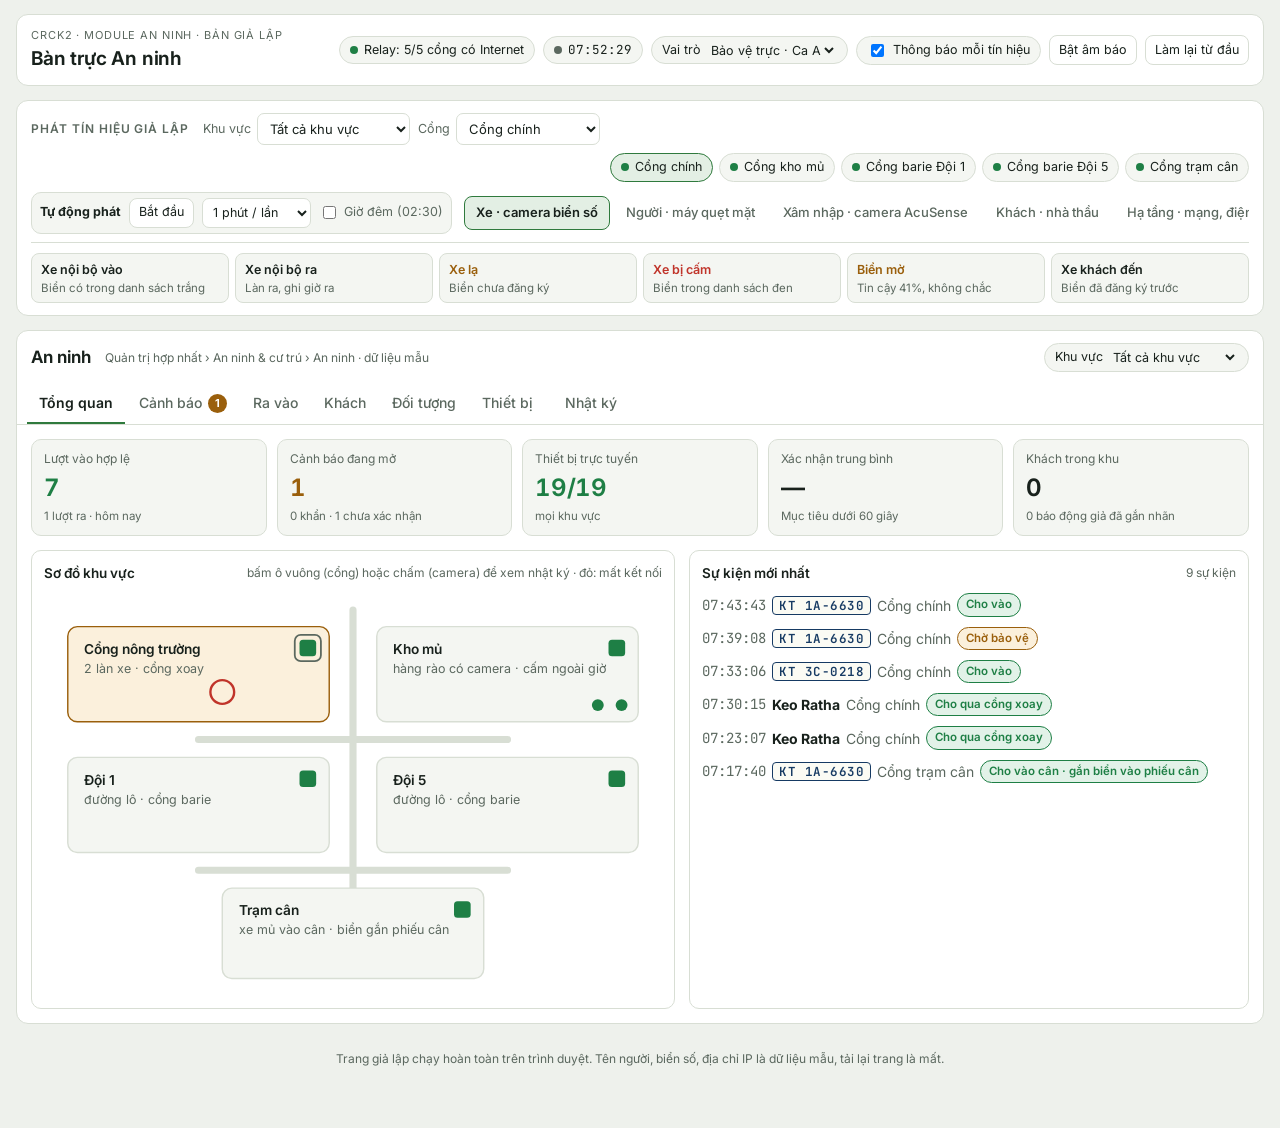
==== commit 8ee997bc: "Bàn trực giả lập: lưu ảnh thử lên Shared Drive (anh-camera-thu, tự xoá 7 ngày) khi chạy trong app; c" ====
--- a/an-ninh-gia-lap.html
+++ b/an-ninh-gia-lap.html
@@ -248,6 +248,8 @@
 .rec{position:absolute;right:10px;bottom:10px;color:#ff4d4d;font:700 13px var(--f-mono);background:rgba(0,0,0,.55);padding:2px 6px;border-radius:4px;animation:recNhay 1s steps(2) infinite}
 @keyframes recNhay{50%{opacity:.25}}
 .clip-gio{position:absolute;left:0;right:0;top:0;padding:4px 10px;background:rgba(0,0,0,.6);color:#fff;font-size:14px}
+.drive-ok{display:grid;gap:3px;font-size:12.5px;padding:8px 10px;border:1px solid var(--good);background:var(--good-soft);border-radius:8px;overflow-wrap:anywhere}
+.drive-ok a{color:var(--accent);font-weight:600}
 .map .bam{cursor:pointer}
 .map .bam:hover .md,.map .bam:focus-visible .md{stroke:var(--fg);stroke-width:2}
 .map .bam:focus{outline:none}
@@ -282,6 +284,7 @@
         </select>
       </label>
       <label class="chip"><input type="checkbox" id="swTB" checked> Thông báo mỗi tín hiệu</label>
+      <label class="chip" id="chipDrive" hidden><input type="checkbox" id="swDrive" checked> Lưu ảnh thử lên Drive<span id="soDrive"></span></label>
       <button class="btn sm" id="btnSound" aria-pressed="false">Bật âm báo</button>
       <button class="btn sm" id="btnReset">Làm lại từ đầu</button>
     </div>
@@ -456,7 +459,7 @@
   const mang = {}; CONG.forEach(c => { mang[c.id] = {online:true, queue:[], lechMang:null}; });
   return {
     tab:'tq', vaiTro:'bao_ve', dem:false, matDien:false, ups:100, sound:false, tb:true, auto:null,
-    congHt:'chinh', khuChon:'', khuLoc:'', mang, chuaBao:[],
+    congHt:'chinh', khuChon:'', khuLoc:'', mang, chuaBao:[], luuDrive:true,
     seq:1, aSeq:1, feed:[], chon:null, rawHb:null, events:[], alerts:[], audit:[], ravao:[], tbLog:[], tbChon:'',
     devices: taoThietBi(),
     xe:[
@@ -717,6 +720,45 @@
   if (e.anh.length) e.raw += '\n\n--- ảnh đính kèm (multipart/form-data) ---\n' + e.anh.map(a => 'Content-Disposition: form-data; name="'+a.file.replace('.jpg','')+'"; filename="'+a.file+'"\nContent-Type: image/jpeg   ('+a.kb+' KB)').join('\n');
 }
 
+
+/* ---------- Lưu ảnh thử lên Drive (khi nhúng trong app CRCK2 đã đăng nhập) ---------- */
+const coApp = () => { try { return window.parent !== window && typeof window.parent.hsPost === 'function' && !!(window.parent.S && window.parent.S.vaiTro); } catch (x) { return false; } };
+const LOAI_GUI = {'Toàn cảnh':'TOAN_CANH', 'Cận biển số':'BIEN_SO', 'Khuôn mặt lúc quẹt':'KHUON_MAT', 'Ảnh lúc phát hiện':'PHAT_HIEN'};
+function svgSangJpeg(svg){
+  return new Promise((ok, loi) => {
+    const img = new Image();
+    img.onload = () => { try { const c = document.createElement('canvas'); c.width = 1280; c.height = 720; c.getContext('2d').drawImage(img, 0, 0, 1280, 720); ok(c.toDataURL('image/jpeg', .82).split(',')[1]); } catch (e) { loi(e); } };
+    img.onerror = () => loi(new Error('Không vẽ được ảnh'));
+    img.src = 'data:image/svg+xml;charset=utf-8,' + encodeURIComponent(svg);
+  });
+}
+async function luuDrive(e){
+  if (S.khoiTao || !S.luuDrive || !coApp() || !e.anh || !e.anh.length || e.drive) return;
+  e.drive = {dang:true}; capNhatDriveUI(e);
+  try {
+    const anh = [];
+    for (const a of e.anh) anh.push({loai: LOAI_GUI[a.ten] || 'PHAT_HIEN', mime:'image/jpeg', b64: await svgSangJpeg(a.svg)});
+    const kq = await window.parent.hsPost('hsLuuAnhCamera', {thu:1, maSuKien:'GL-'+T0.toString(36)+'-'+e.id, cong:e.cong || e.vung, camera:e.dev.ten,
+      doiTuong:e.bien || e.ma || '', lucChup:NGAY(e.t), anh});
+    e.drive = {ds:kq.ds, hetHan:kq.hetHan};
+    S.soDrive = (S.soDrive || 0) + kq.ds.length;
+    $('#soDrive').textContent = S.soDrive ? ' · ' + S.soDrive + ' ảnh' : '';
+  } catch (err) {
+    e.drive = {loi: String(err && err.message || err)};
+    if (!S.daBaoLoiDrive){ S.daBaoLoiDrive = true; thongBao('warn', 'Chưa lưu được ảnh lên Drive', e.drive.loi); }
+  }
+  capNhatDriveUI(e);
+}
+function capNhatDriveUI(e){ if (S.anhMo === e.id){ const k = $('#anhDrive'); if (k) k.innerHTML = driveHtml(e); } }
+function driveHtml(e){
+  if (!coApp()) return '<p class="note">Bản chạy riêng: không lưu ảnh lên Drive. Mở trong app CRCK2 (An ninh &amp; cư trú → Bàn trực) để lưu ảnh thử.</p>';
+  const d = e.drive;
+  if (!d) return '<p class="note">'+(S.luuDrive ? 'Chưa lưu lên Drive: tín hiệu chưa tới máy chủ (cổng mất mạng thì có mạng lại mới lưu).' : 'Đang tắt lưu ảnh thử lên Drive.')+'</p>';
+  if (d.dang) return '<p class="note">Đang lưu ảnh lên Drive…</p>';
+  if (d.loi) return '<div class="banner warn">Chưa lưu được lên Drive: '+esc(d.loi)+'</div>';
+  return '<div class="drive-ok"><b>Đã lưu lên Drive · thư mục thử, tự xoá ngày '+esc(d.hetHan)+'</b>'+d.ds.map(x => '<div><span class="mono">'+esc(x.duong)+'/'+esc(x.tep)+'</span> · '+Math.round(x.kichThuoc/1024)+' KB · <a href="https://drive.google.com/file/d/'+encodeURIComponent(x.driveId)+'/view" target="_blank" rel="noopener">Mở trên Drive</a></div>').join('')+'</div>';
+}
+
 /* ---------- Cửa sổ ảnh + clip giả lập + mở Hik-Connect ---------- */
 let hClip = null;
 function moAnh(evtId){
@@ -726,7 +768,7 @@
   $('#anhTitle').textContent = (TEN_SIG[e.sig]||'') + ' · ' + moTaNgan(e);
   $('#anhSub').textContent = e.dev.ten + ' · ' + NGAY(e.t) + (e.kq ? ' · relay: ' + e.kq.tenKQ : '');
   $('#anhBody').innerHTML = '<div class="anh-luoi">' + e.anh.map(a => '<figure>'+a.svg+'<figcaption>'+esc(a.ten)+' · '+esc(a.file)+' · '+a.kb+' KB</figcaption></figure>').join('') + '</div>' +
-    '<div id="clipKhu"></div>' +
+    '<div id="anhDrive">' + driveHtml(e) + '</div><div id="clipKhu"></div>' +
     '<div class="acts"><button class="btn sm pri" data-act="clip" data-evt="'+e.id+'">Xem clip 20 giây</button><button class="btn sm" data-act="hikc" data-evt="'+e.id+'">Mở Hik-Connect</button></div>' +
     '<p class="note">Giả lập: ảnh do camera gửi kèm tín hiệu. Clip được trạm trung chuyển cắt từ đầu ghi tại cổng khi bấm xem (10 giây trước + 10 giây sau mốc giờ).</p>';
   $('#anhModal').hidden = false; $('#anhDong').focus();
@@ -803,6 +845,7 @@
   daNhan.add(e.id);
   e.delayed = !!tre;
   S.events.unshift(e);
+  luuDrive(e);
   if (e.nhom==='xe' || e.nhom==='nguoi'){
     S.ravao.unshift({id:e.id, t:e.t, cong:e.cong, khu:e.khu, huong:e.huong==='ra'?'Ra':'Vào', doiTuong: e.nhom==='xe' ? e.bien : (e.ten ? e.ten+' · '+e.ma : 'Không xác định'),
       laXe:e.nhom==='xe', ghi:e.ghi||'', cach: e.nhom==='xe' ? 'Biển số' : 'Khuôn mặt', kq:e.kq.tenKQ, muc:e.kq.muc, thumb:e.thumb, tre:e.delayed});
@@ -1191,6 +1234,7 @@
   if (id==='swCam') datCam(ev.target.checked);
   if (id==='swPow') datDien(ev.target.checked);
   if (id==='swTB'){ S.tb = ev.target.checked; }
+  if (id==='swDrive'){ S.luuDrive = ev.target.checked; thongBao('info', S.luuDrive ? 'Bật lưu ảnh thử lên Drive' : 'Tắt lưu ảnh thử lên Drive', S.luuDrive ? 'Ảnh của tín hiệu mới vào thư mục anh-camera-thu, tự xoá sau 7 ngày.' : 'Tín hiệu mới chỉ giữ ảnh trên trang.'); }
   if (id==='swDem'){ S.dem = ev.target.checked; thongBao('info', S.dem?'Đã chuyển giờ đêm':'Đã chuyển giờ ngày', S.dem?'Xâm nhập thành báo động khẩn; công nhân hành chính bị từ chối.':'Xâm nhập là cần xử lý.'); }
   if (id==='autoSpeed' && S.auto){ batTuDong(false); batTuDong(true); }
 });
@@ -1250,7 +1294,7 @@
 }
 $('#btnAuto').addEventListener('click', () => batTuDong(!S.auto));
 $('#btnSound').addEventListener('click', ev => { S.sound = !S.sound; ev.currentTarget.setAttribute('aria-pressed', S.sound); ev.currentTarget.textContent = S.sound ? 'Tắt âm báo' : 'Bật âm báo'; if (S.sound) beep(false); });
-$('#btnReset').addEventListener('click', () => { batTuDong(false); S = moi(); daNhan.clear(); ['#swNet','#swCam','#swPow','#swDem'].forEach(s => $(s).checked = false); $('#swTB').checked = true; $('#vaiTro').value='bao_ve'; khoiTao(); thongBao('ok','Đã làm lại từ đầu','Dữ liệu mẫu đã được nạp lại.'); });
+$('#btnReset').addEventListener('click', () => { batTuDong(false); S = moi(); daNhan.clear(); ['#swNet','#swCam','#swPow','#swDem'].forEach(s => $(s).checked = false); $('#swTB').checked = true; $('#swDrive').checked = true; $('#soDrive').textContent = ''; $('#vaiTro').value='bao_ve'; khoiTao(); thongBao('ok','Đã làm lại từ đầu','Dữ liệu mẫu đã được nạp lại.'); });
 
 /* ---------- Đồng hồ, SLA, heartbeat ---------- */
 setInterval(() => {
@@ -1287,6 +1331,7 @@
   veTat();
 }
 khoiTao();
+if (coApp()) $('#chipDrive').hidden = false;
 })();
 
 </script>
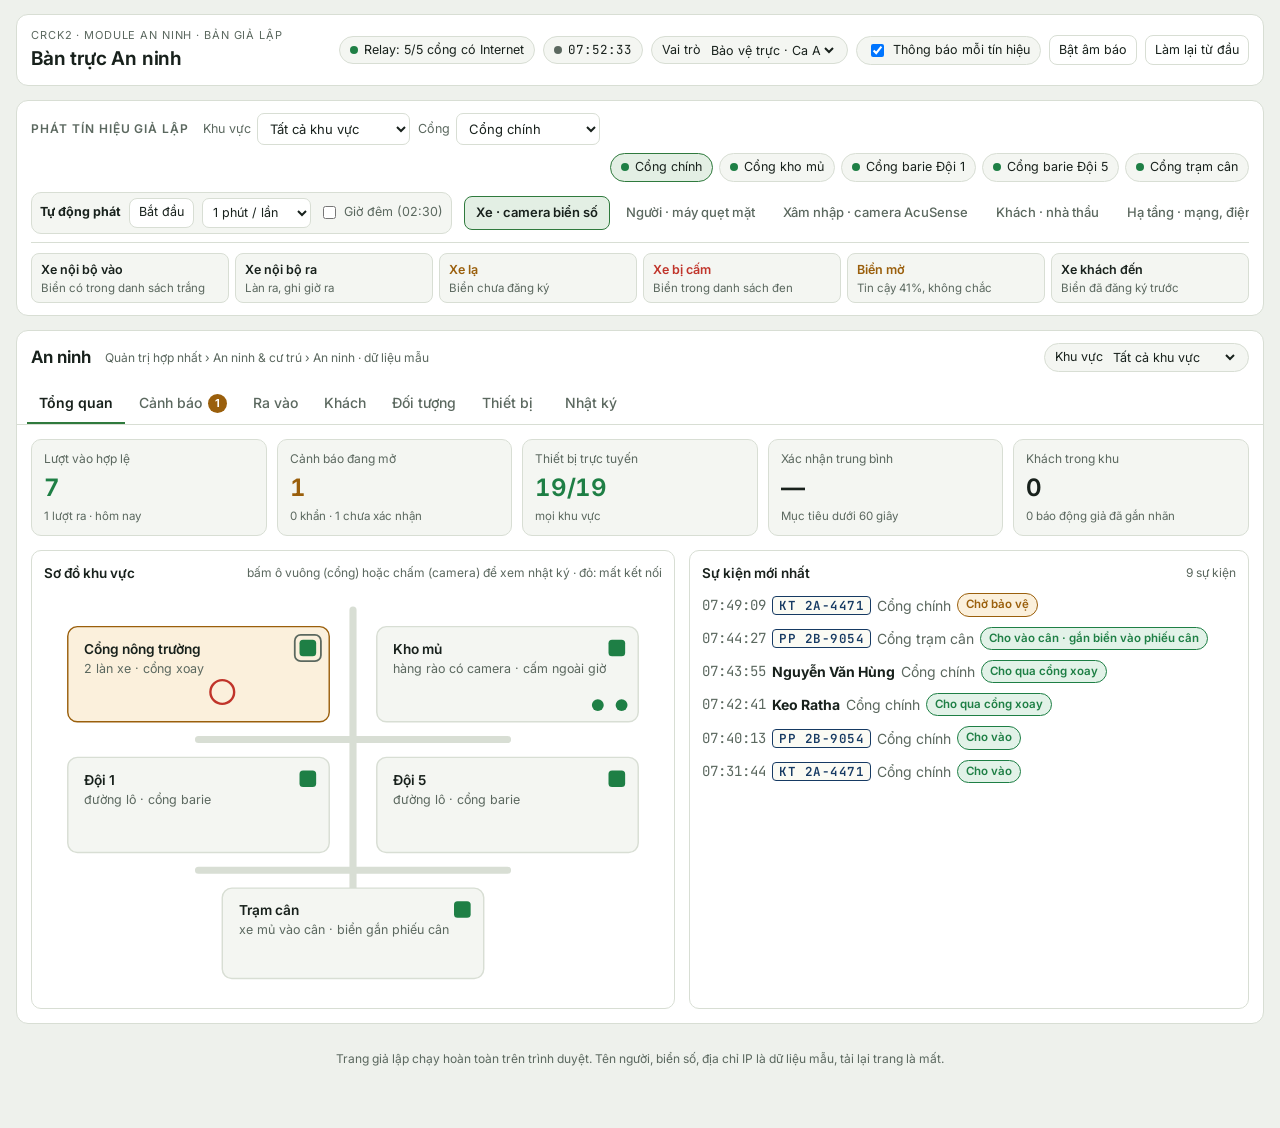
==== commit 0614cc22: "Bàn trực giả lập: tuỳ chọn lưu tín hiệu vào database (FACT_SU_KIEN_CAMERA, nguồn THU), tab Database " ====
--- a/an-ninh-gia-lap.html
+++ b/an-ninh-gia-lap.html
@@ -285,6 +285,7 @@
       </label>
       <label class="chip"><input type="checkbox" id="swTB" checked> Thông báo mỗi tín hiệu</label>
       <label class="chip" id="chipDrive" hidden><input type="checkbox" id="swDrive" checked> Lưu ảnh thử lên Drive<span id="soDrive"></span></label>
+      <label class="chip" id="chipDB" hidden><input type="checkbox" id="swDB"> Lưu tín hiệu vào database<span id="soDB"></span></label>
       <button class="btn sm" id="btnSound" aria-pressed="false">Bật âm báo</button>
       <button class="btn sm" id="btnReset">Làm lại từ đầu</button>
     </div>
@@ -403,6 +404,7 @@
         <button class="tab" role="tab" data-tab="dt" aria-selected="false">Đối tượng</button>
         <button class="tab" role="tab" data-tab="tb" aria-selected="false">Thiết bị <span id="bdTb"></span></button>
         <button class="tab" role="tab" data-tab="nk" aria-selected="false">Nhật ký</button>
+        <button class="tab" role="tab" data-tab="db" aria-selected="false" id="tabDB" hidden>Database</button>
       </nav>
       <div class="panel" id="panel"></div>
     </section>
@@ -459,7 +461,7 @@
   const mang = {}; CONG.forEach(c => { mang[c.id] = {online:true, queue:[], lechMang:null}; });
   return {
     tab:'tq', vaiTro:'bao_ve', dem:false, matDien:false, ups:100, sound:false, tb:true, auto:null,
-    congHt:'chinh', khuChon:'', khuLoc:'', mang, chuaBao:[], luuDrive:true,
+    congHt:'chinh', khuChon:'', khuLoc:'', mang, chuaBao:[], luuDrive:true, luuDB:false, choDB:[],
     seq:1, aSeq:1, feed:[], chon:null, rawHb:null, events:[], alerts:[], audit:[], ravao:[], tbLog:[], tbChon:'',
     devices: taoThietBi(),
     xe:[
@@ -759,6 +761,54 @@
   return '<div class="drive-ok"><b>Đã lưu lên Drive · thư mục thử, tự xoá ngày '+esc(d.hetHan)+'</b>'+d.ds.map(x => '<div><span class="mono">'+esc(x.duong)+'/'+esc(x.tep)+'</span> · '+Math.round(x.kichThuoc/1024)+' KB · <a href="https://drive.google.com/file/d/'+encodeURIComponent(x.driveId)+'/view" target="_blank" rel="noopener">Mở trên Drive</a></div>').join('')+'</div>';
 }
 
+
+/* ---------- Lưu tín hiệu vào database (bảng FACT_SU_KIEN_CAMERA, nguồn THU) — chỉ khi bật ô và chạy trong app ---------- */
+let hDB = null;
+function ghiDB(e){
+  if (S.khoiTao || !S.luuDB || !coApp()) return;
+  S.choDB.push({ma:'GL-'+T0.toString(36)+'-'+e.id, luc:NGAY(e.t), cong:e.cong || e.vung, khu:e.khu, thietBi:e.dev.ten, loai:TEN_SIG[e.sig] || e.sig,
+    doiTuong: e.nhom==='xe' ? e.bien : moTaNgan(e), ketQua:e.kq.tenKQ, muc:e.kq.muc, tre:!!e.delayed, canhBao: e.kq.canhBao ? e.kq.canhBao.tieuDe : '', goiTin:String(e.raw || '').slice(0, 4000)});
+  clearTimeout(hDB); hDB = setTimeout(dayDB, 1500);
+}
+async function dayDB(){
+  if (!S.choDB.length) return;
+  const goi = S.choDB.splice(0, 50);
+  try {
+    const kq = await window.parent.hsPost('hsLuuSuKienCamera', {thu:1, ds:goi});
+    S.soDB = (S.soDB || 0) + kq.daLuu;
+    $('#soDB').textContent = S.soDB ? ' · ' + S.soDB + ' tín hiệu' : '';
+    if (S.tab==='db') taiDB();
+  } catch (err) {
+    S.choDB = goi.concat(S.choDB);
+    if (!S.daBaoLoiDB){ S.daBaoLoiDB = true; thongBao('warn', 'Chưa lưu được vào database', String(err && err.message || err)); }
+    return;
+  }
+  if (S.choDB.length) hDB = setTimeout(dayDB, 500);
+}
+function taiDB(){
+  if (!coApp()) return;
+  S.dbDang = true; if (S.tab==='db') vePanel();
+  window.parent.goiAPI('hsSuKienCamera', window.parent.hsP({nguon:'THU'}), 30000)
+    .then(d => { S.db = d; S.dbLoi = ''; }, err => { S.dbLoi = String(err && err.message || err); })
+    .then(() => { S.dbDang = false; if (S.tab==='db') vePanel(); });
+}
+function veDB(){
+  if (!coApp()) return '<div class="empty">Mở trang trong app CRCK2 để xem tín hiệu đã lưu trong database.</div>';
+  const d = S.db;
+  const dau = '<div class="card"><h3>Tín hiệu thử trong database <span class="r">bảng FACT_SU_KIEN_CAMERA · nguồn THU · tách khỏi sổ ra vào thật</span></h3>'+
+    '<div class="inl"><span class="pill '+(S.luuDB?'ok':'')+'">'+(S.luuDB?'Đang lưu tín hiệu mới':'Đang tắt lưu: bật ô “Lưu tín hiệu vào database” ở thanh trên')+'</span>'+
+    (S.choDB.length?'<span class="pill warn">'+S.choDB.length+' chờ ghi</span>':'')+
+    '<button class="btn sm" data-act="dbtai">Tải lại</button><button class="btn sm danger" data-act="dbxoa">Xoá tín hiệu thử</button></div></div>';
+  if (S.dbDang && !d) return dau + '<div class="empty">Đang đọc database…</div>';
+  if (S.dbLoi) return dau + '<div class="banner warn">'+esc(S.dbLoi)+'</div>';
+  if (!d || !d.rows.length) return dau + '<div class="empty">Chưa có tín hiệu thử nào trong database.</div>';
+  return dau + '<p class="note">'+d.tong+' tín hiệu · '+d.canhBao+' có cảnh báo'+(d.tong>d.rows.length?' · hiện 300 dòng mới nhất':'')+'</p>'+
+    '<div class="tblw"><table><thead><tr><th>Lúc</th><th>Cổng · khu vực</th><th>Thiết bị</th><th>Tín hiệu</th><th>Đối tượng</th><th>Relay quyết định</th><th>Cảnh báo</th><th>Ảnh Drive</th><th>Người ghi</th></tr></thead><tbody>'+
+    d.rows.map(r => '<tr><td class="mono">'+esc(r.luc)+(r.tre?'<br><span class="pill late">đến trễ</span>':'')+'</td><td>'+esc(r.cong)+'<br><span class="muted">'+esc(r.khu)+'</span></td><td>'+esc(r.thietBi)+'</td><td>'+esc(r.loai)+'</td><td>'+esc(r.doiTuong)+'</td>'+
+      '<td><span class="pill '+pillMuc(r.muc)+'">'+esc(r.ketQua)+'</span></td><td>'+esc(r.canhBao || '—')+'</td><td>'+(r.soAnh ? r.soAnh+' ảnh' : '—')+'</td><td class="muted">'+esc(r.nguoi)+'</td></tr>').join('')+
+    '</tbody></table></div>';
+}
+
 /* ---------- Cửa sổ ảnh + clip giả lập + mở Hik-Connect ---------- */
 let hClip = null;
 function moAnh(evtId){
@@ -846,6 +896,7 @@
   e.delayed = !!tre;
   S.events.unshift(e);
   luuDrive(e);
+  ghiDB(e);
   if (e.nhom==='xe' || e.nhom==='nguoi'){
     S.ravao.unshift({id:e.id, t:e.t, cong:e.cong, khu:e.khu, huong:e.huong==='ra'?'Ra':'Vào', doiTuong: e.nhom==='xe' ? e.bien : (e.ten ? e.ten+' · '+e.ma : 'Không xác định'),
       laXe:e.nhom==='xe', ghi:e.ghi||'', cach: e.nhom==='xe' ? 'Biển số' : 'Khuôn mặt', kq:e.kq.tenKQ, muc:e.kq.muc, thumb:e.thumb, tre:e.delayed});
@@ -1026,7 +1077,7 @@
   const p = $('#panel');
   const dangGo = p.querySelector('input:focus, select:focus');
   if (dangGo && (S.tab==='kh' || S.tab==='dt' || S.tab==='rv' || S.tab==='cb')) return;   // đang gõ: không vẽ lại đè lên ô nhập
-  p.innerHTML = ({tq:veTQ, cb:veCB, rv:veRV, kh:veKH, dt:veDT, tb:veTB, nk:veNK})[S.tab]();
+  p.innerHTML = ({tq:veTQ, cb:veCB, rv:veRV, kh:veKH, dt:veDT, tb:veTB, nk:veNK, db:veDB})[S.tab]();
 }
 
 function veTQ(){
@@ -1192,7 +1243,7 @@
   if (nh){ document.querySelectorAll('[data-nhom]').forEach(b => b.setAttribute('aria-selected', b===nh ? 'true' : 'false'));
     document.querySelectorAll('[data-nhomp]').forEach(p => { p.hidden = p.dataset.nhomp !== nh.dataset.nhom; }); return; }
   const s = ev.target.closest('[data-sig]'); if (s){ if (!s.disabled) phat(s.dataset.sig); return; }
-  const t = ev.target.closest('[data-tab]'); if (t){ S.tab = t.dataset.tab; vePanel(); return; }
+  const t = ev.target.closest('[data-tab]'); if (t){ S.tab = t.dataset.tab; if (S.tab==='db') taiDB(); vePanel(); return; }
   const f = ev.target.closest('[data-feed]');
   if (f){ const it = S.feed[+f.dataset.feed]; if (it.hb){ S.chon = null; S.rawHb = it; } else { S.chon = it.e.id; S.rawHb = null; } veTrai(); return; }
   const a = ev.target.closest('[data-act]'); if (!a) return;
@@ -1201,6 +1252,14 @@
   if (act==='tbxem'){ S.tbChon = a.dataset.dev; S.tbModalN = ''; veModalTb(); vePanel(); return; }
   if (act==='tbdong'){ dongModalTb(); return; }
   if (act==='anh'){ moAnh(a.dataset.evt); return; }
+  if (act==='dbtai'){ taiDB(); return; }
+  if (act==='dbxoa'){
+    if (!a.dataset.xacNhan){ a.dataset.xacNhan = '1'; a.textContent = 'Chắc chắn xoá dữ liệu thử?'; return; }
+    a.disabled = true; a.textContent = 'Đang xoá…';
+    window.parent.hsPost('hsXoaSuKienThu', {}).then(kq => { thongBao('ok', 'Đã xoá '+kq.daXoa+' tín hiệu thử', 'Chỉ xoá nguồn THU, dữ liệu thật không bị đụng.'); S.soDB = 0; $('#soDB').textContent = ''; taiDB(); },
+      err => { thongBao('warn', 'Chưa xoá được', String(err && err.message || err)); vePanel(); });
+    return;
+  }
   if (act==='anhdong'){ dongAnh(); return; }
   if (act==='clip'){ xemClip(a.dataset.evt); return; }
   if (act==='hikc'){ const e = S.events.find(x => x.id===a.dataset.evt) || (S.tbLog.find(x => x.e && x.e.id===a.dataset.evt) || {}).e;
@@ -1234,6 +1293,7 @@
   if (id==='swCam') datCam(ev.target.checked);
   if (id==='swPow') datDien(ev.target.checked);
   if (id==='swTB'){ S.tb = ev.target.checked; }
+  if (id==='swDB'){ S.luuDB = ev.target.checked; thongBao('info', S.luuDB ? 'Bật lưu tín hiệu vào database' : 'Tắt lưu tín hiệu vào database', S.luuDB ? 'Tín hiệu mới ghi vào bảng FACT_SU_KIEN_CAMERA (nguồn THU). Xem ở tab Database.' : 'Tín hiệu mới chỉ giữ trên trang.'); if (S.tab==='db') vePanel(); }
   if (id==='swDrive'){ S.luuDrive = ev.target.checked; thongBao('info', S.luuDrive ? 'Bật lưu ảnh thử lên Drive' : 'Tắt lưu ảnh thử lên Drive', S.luuDrive ? 'Ảnh của tín hiệu mới vào thư mục anh-camera-thu, tự xoá sau 7 ngày.' : 'Tín hiệu mới chỉ giữ ảnh trên trang.'); }
   if (id==='swDem'){ S.dem = ev.target.checked; thongBao('info', S.dem?'Đã chuyển giờ đêm':'Đã chuyển giờ ngày', S.dem?'Xâm nhập thành báo động khẩn; công nhân hành chính bị từ chối.':'Xâm nhập là cần xử lý.'); }
   if (id==='autoSpeed' && S.auto){ batTuDong(false); batTuDong(true); }
@@ -1294,7 +1354,7 @@
 }
 $('#btnAuto').addEventListener('click', () => batTuDong(!S.auto));
 $('#btnSound').addEventListener('click', ev => { S.sound = !S.sound; ev.currentTarget.setAttribute('aria-pressed', S.sound); ev.currentTarget.textContent = S.sound ? 'Tắt âm báo' : 'Bật âm báo'; if (S.sound) beep(false); });
-$('#btnReset').addEventListener('click', () => { batTuDong(false); S = moi(); daNhan.clear(); ['#swNet','#swCam','#swPow','#swDem'].forEach(s => $(s).checked = false); $('#swTB').checked = true; $('#swDrive').checked = true; $('#soDrive').textContent = ''; $('#vaiTro').value='bao_ve'; khoiTao(); thongBao('ok','Đã làm lại từ đầu','Dữ liệu mẫu đã được nạp lại.'); });
+$('#btnReset').addEventListener('click', () => { batTuDong(false); S = moi(); daNhan.clear(); ['#swNet','#swCam','#swPow','#swDem'].forEach(s => $(s).checked = false); $('#swTB').checked = true; $('#swDrive').checked = true; $('#soDrive').textContent = ''; $('#swDB').checked = false; $('#soDB').textContent = ''; $('#vaiTro').value='bao_ve'; khoiTao(); thongBao('ok','Đã làm lại từ đầu','Dữ liệu mẫu đã được nạp lại.'); });
 
 /* ---------- Đồng hồ, SLA, heartbeat ---------- */
 setInterval(() => {
@@ -1331,7 +1391,7 @@
   veTat();
 }
 khoiTao();
-if (coApp()) $('#chipDrive').hidden = false;
+if (coApp()){ $('#chipDrive').hidden = false; $('#chipDB').hidden = false; $('#tabDB').hidden = false; }
 })();
 
 </script>
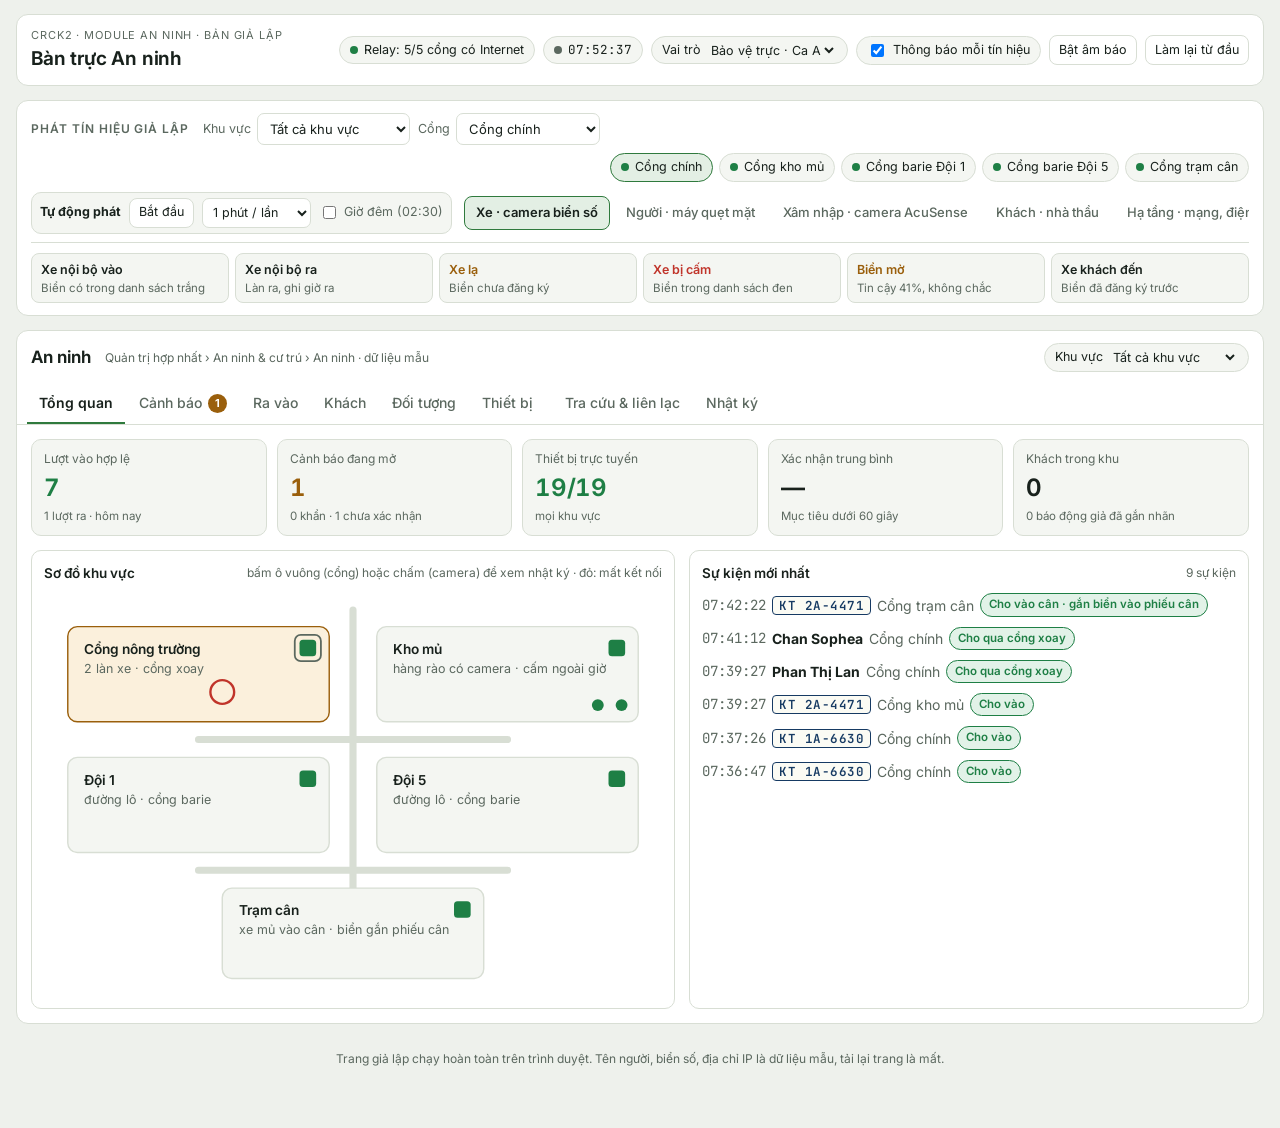
==== commit 267d6784: "Bàn trực giả lập: tab Tra cứu & liên lạc (tra biển số / tên / mã CN / khách kèm lịch sử ra vào + ảnh" ====
--- a/an-ninh-gia-lap.html
+++ b/an-ninh-gia-lap.html
@@ -250,6 +250,17 @@
 .clip-gio{position:absolute;left:0;right:0;top:0;padding:4px 10px;background:rgba(0,0,0,.6);color:#fff;font-size:14px}
 .drive-ok{display:grid;gap:3px;font-size:12.5px;padding:8px 10px;border:1px solid var(--good);background:var(--good-soft);border-radius:8px;overflow-wrap:anywhere}
 .drive-ok a{color:var(--accent);font-weight:600}
+.tc-the{border:1px solid var(--line);border-left:4px solid var(--good);border-radius:10px;padding:8px 10px;display:grid;gap:6px}
+.tc-the.crit{border-left-color:var(--crit)} .tc-the.warn{border-left-color:var(--warn)}
+.tc-ls{display:grid;gap:3px;font-size:12.5px}
+.tc-nhom{font-size:11.5px;text-transform:uppercase;letter-spacing:.06em;color:var(--muted);margin:8px 0 2px;font-weight:600}
+.tc-db{display:grid;grid-template-columns:minmax(0,1fr) auto auto;gap:8px;align-items:center;padding:6px 0;border-bottom:1px solid var(--line)}
+.tc-db>div{display:grid;min-width:0}.tc-db span.muted{font-size:12px}
+.tc-so{user-select:all;font-size:13px}
+.tc-qt{border-bottom:1px solid var(--line);padding:6px 0}
+.tc-qt summary{cursor:pointer;font-weight:600;font-size:13.5px;padding:4px 0}
+.tc-qt ol{margin:6px 0 4px;padding-left:20px;display:grid;gap:3px;font-size:13px}
+#tcQ{flex:1 1 260px;font-size:15px;min-height:40px}
 .map .bam{cursor:pointer}
 .map .bam:hover .md,.map .bam:focus-visible .md{stroke:var(--fg);stroke-width:2}
 .map .bam:focus{outline:none}
@@ -403,6 +414,7 @@
         <button class="tab" role="tab" data-tab="kh" aria-selected="false">Khách</button>
         <button class="tab" role="tab" data-tab="dt" aria-selected="false">Đối tượng</button>
         <button class="tab" role="tab" data-tab="tb" aria-selected="false">Thiết bị <span id="bdTb"></span></button>
+        <button class="tab" role="tab" data-tab="tc" aria-selected="false">Tra cứu &amp; liên lạc</button>
         <button class="tab" role="tab" data-tab="nk" aria-selected="false">Nhật ký</button>
         <button class="tab" role="tab" data-tab="db" aria-selected="false" id="tabDB" hidden>Database</button>
       </nav>
@@ -809,6 +821,61 @@
     '</tbody></table></div>';
 }
 
+
+/* ---------- Tra cứu nhanh + danh bạ khẩn cấp + quy trình xử lý ---------- */
+const DANH_BA = [
+  {nhom:'An ninh', ten:'Quản lý an ninh', vai:'Quyết định khi quá hạn, xe bị cấm, xâm nhập', so:'+855 12 000 101'},
+  {nhom:'An ninh', ten:'Trưởng ca bảo vệ', vai:'Điều động người trong ca', so:'+855 12 000 102'},
+  {nhom:'An ninh', ten:'Tổ tuần tra 1', vai:'Khu Cổng nông trường, Kho mủ', so:'+855 12 000 111'},
+  {nhom:'An ninh', ten:'Tổ tuần tra 2', vai:'Đội 1, Đội 5, Trạm cân', so:'+855 12 000 112'},
+  {nhom:'Đơn vị', ten:'Đội trưởng Đội 1', vai:'Xe, người của Đội 1', so:'+855 12 000 201'},
+  {nhom:'Đơn vị', ten:'Đội trưởng Đội 5', vai:'Xe, người của Đội 5', so:'+855 12 000 205'},
+  {nhom:'Đơn vị', ten:'Trạm cân', vai:'Xe chở mủ vào cân', so:'+855 12 000 301'},
+  {nhom:'Khẩn cấp', ten:'Y tế công ty', vai:'Tai nạn, sơ cứu', so:'+855 12 000 401'},
+  {nhom:'Khẩn cấp', ten:'Đội PCCC nông trường', vai:'Cháy kho, cháy lô', so:'+855 12 000 402'},
+  {nhom:'Khẩn cấp', ten:'Công an xã', vai:'Trộm cắp, gây rối', so:'+855 12 000 403'},
+  {nhom:'Kỹ thuật', ten:'Kỹ thuật camera / mạng', vai:'Mất kết nối, mất điện, barie hỏng', so:'+855 12 000 501'}
+];
+const QUY_TRINH = [
+  {ten:'Xe lạ ở cổng', goi:'Trưởng ca bảo vệ', buoc:['Giữ barie đóng, mời tài xế dừng đúng vạch.','Hỏi giấy tờ xe, lý do vào, người cần gặp; gọi người được hỏi để xác nhận.','Đúng hẹn: mở barie tay, ghi lý do. Không rõ: từ chối, mời quay đầu.','Ghi biển số, ảnh vào cảnh báo rồi đóng cảnh báo.']},
+  {ten:'Xe trong danh sách đen', goi:'Quản lý an ninh', buoc:['Không mở barie dù tài xế nài nỉ.','Báo ngay Quản lý an ninh, giữ khoảng cách an toàn.','Ghi lại người trên xe, hàng hoá nhìn thấy được.','Gây rối: gọi Công an xã. Đóng cảnh báo khi xe đã rời.']},
+  {ten:'Người lạ / không nhận ra mặt', goi:'Trưởng ca bảo vệ', buoc:['Mời ra quầy bảo vệ, hỏi họ tên, đơn vị, giấy tờ.','Tra cứu tên hoặc mã CN ở ô tra cứu phía trên.','Là công nhân chưa có ảnh: cho qua bằng thẻ QR, báo TCHC chụp lại ảnh.','Không xác minh được: không cho vào, ghi cảnh báo.']},
+  {ten:'Giả mạo khuôn mặt (ảnh / điện thoại)', goi:'Quản lý an ninh', buoc:['Giữ người tại cổng, không cho qua cổng xoay.','Đối chiếu người thật với ảnh hồ sơ của mã bị dùng.','Báo Quản lý an ninh và đội trưởng của người bị mạo danh.','Lưu ảnh làm bằng chứng (nút Xuất bằng chứng).']},
+  {ten:'Xâm nhập hàng rào / kho mủ', goi:'Tổ tuần tra gần nhất', buoc:['Xem ảnh, clip: người hay bóng cây, động vật.','Người thật: điều động tổ tuần tra, ban đêm bật còi đèn.','Không tự đối đầu một mình; giữ liên lạc với trưởng ca.','Mất trộm: giữ hiện trường, gọi Công an xã, lập biên bản.']},
+  {ten:'Cổng mất mạng / mất điện', goi:'Kỹ thuật camera / mạng', buoc:['Barie và danh sách tại chỗ vẫn chạy, không cần mở tay hàng loạt.','Mất điện: kiểm tra UPS, báo kỹ thuật bật máy phát.','Ghi lượt ra vào bằng QR hoặc sổ tay cho tới khi có mạng.','Có mạng lại: kiểm tra sự kiện “đến trễ” đã lên đủ.']},
+  {ten:'Khách quá giờ / sai khu', goi:'Người tiếp khách', buoc:['Gọi người tiếp khách để đưa khách ra hoặc gia hạn.','Sai khu: mời khách quay lại khu được đăng ký.','Quá 30 phút không liên lạc được: báo trưởng ca.','Khách ra: thu thẻ, ghi giờ ra.']}
+];
+const boDau = v => String(v || '').normalize('NFD').replace(/[̀-ͯ]/g, '').replace(/đ/g, 'd').replace(/Đ/g, 'D').toLowerCase();
+const gon = v => boDau(v).replace(/[\s.\-]/g, '');
+function veKqTC(){
+  const q = String(S.tcQ || '').trim();
+  if (q.length < 2) return '<p class="note">Gõ ít nhất 2 ký tự: biển số (vd 2A4471), tên (vd dara) hoặc mã CN (vd D2-0141).</p>';
+  const k = gon(q), kq = [];
+  const lichSu = khop => S.ravao.filter(khop).slice(0, 5);
+  const veLs = ds => ds.length ? '<div class="tc-ls">'+ds.map(r => '<div><span class="mono">'+hms(r.t)+'</span> · '+esc(r.cong)+' · '+r.huong+' · <span class="pill '+pillMuc(r.muc)+'">'+esc(r.kq)+'</span>'+(S.events.some(x => x.id===r.id) ? ' <button class="btn sm" data-act="anh" data-evt="'+r.id+'">Ảnh</button>' : '')+'</div>').join('')+'</div>' : '<p class="note">Chưa có lượt ra vào nào trong ca này.</p>';
+  S.xe.filter(x => gon(x.bien).indexOf(k) > -1 || boDau(x.ghi).indexOf(boDau(q)) > -1).forEach(x => kq.push(
+    '<div class="tc-the '+(x.ds==='den'?'crit':'')+'"><div class="inl"><span class="plate">'+esc(x.bien)+'</span><span class="pill '+(x.ds==='den'?'crit':'ok')+'">'+(x.ds==='den'?'Danh sách đen':'Danh sách trắng')+'</span><span class="muted">'+esc(x.ghi)+'</span></div>'+veLs(lichSu(r => r.laXe && gon(r.doiTuong)===gon(x.bien)))+'</div>'));
+  S.nguoi.filter(n => gon(n.ma).indexOf(k) > -1 || boDau(n.ten).indexOf(boDau(q)) > -1).forEach(n => kq.push(
+    '<div class="tc-the '+(n.tt==='nghi'?'warn':'')+'"><div class="inl"><b>'+esc(n.ten)+'</b><span class="mono muted">'+esc(n.ma)+'</span><span class="pill '+(n.tt==='lam'?'ok':'warn')+'">'+(n.tt==='lam'?'Đang làm':'Nghỉ việc · không cho vào')+'</span><span class="muted">'+esc(n.to)+' · '+esc(n.ca)+'</span></div>'+veLs(lichSu(r => !r.laXe && r.doiTuong.indexOf(n.ma) > -1))+'</div>'));
+  S.khach.filter(x => boDau(x.ten).indexOf(boDau(q)) > -1 || gon(x.bien).indexOf(k) > -1 || gon(x.id).indexOf(k) > -1).forEach(x => kq.push(
+    '<div class="tc-the"><div class="inl"><b>'+esc(x.ten)+'</b><span class="pill info">Khách · '+esc(x.id)+'</span>'+(x.bien?'<span class="plate">'+esc(x.bien)+'</span>':'')+'<span class="muted">'+esc(x.cty)+' · tiếp: '+esc(x.tiep)+' · khu '+esc(x.khu)+' · hạn '+esc(x.het)+'</span></div></div>'));
+  const laXeLa = S.ravao.filter(r => r.laXe && gon(r.doiTuong).indexOf(k) > -1 && !S.xe.some(x => gon(x.bien)===gon(r.doiTuong)) && !S.khach.some(x => gon(x.bien)===gon(r.doiTuong)));
+  const bienLa = [...new Set(laXeLa.map(r => r.doiTuong))];
+  bienLa.forEach(b => kq.push('<div class="tc-the warn"><div class="inl"><span class="plate">'+esc(b)+'</span><span class="pill warn">Chưa đăng ký</span></div>'+veLs(lichSu(r => r.laXe && r.doiTuong===b))+'</div>'));
+  return kq.length ? kq.join('') : '<div class="empty">Không tìm thấy “'+esc(q)+'” trong danh sách xe, người, khách và lượt ra vào hôm nay.</div>';
+}
+function veTC(){
+  const nhom = [...new Set(DANH_BA.map(x => x.nhom))];
+  return '<div class="card"><h3>Tra cứu nhanh <span class="r">biển số · tên · mã CN · mã khách</span></h3>'+
+    '<div class="inl"><input id="tcQ" type="search" placeholder="Gõ biển số, tên hoặc mã CN…" value="'+esc(S.tcQ||'')+'" aria-label="Tra cứu nhanh" autocomplete="off"></div>'+
+    '<div id="tcKq" class="list" style="margin-top:8px">'+veKqTC()+'</div></div>'+
+    '<div class="two"><div class="card"><h3>Danh bạ khẩn cấp <span class="r">số mẫu · Admin cập nhật khi làm thật</span></h3>'+
+      nhom.map(g => '<div class="tc-nhom">'+esc(g)+'</div>'+DANH_BA.filter(x => x.nhom===g).map(x => '<div class="tc-db"><div><b>'+esc(x.ten)+'</b><span class="muted">'+esc(x.vai)+'</span></div><span class="mono tc-so">'+esc(x.so)+'</span><button class="btn sm" data-act="chepso" data-so="'+esc(x.so)+'">Chép số</button></div>').join('')).join('')+
+    '</div><div class="card"><h3>Quy trình xử lý nhanh <span class="r">bấm để mở từng tình huống</span></h3>'+
+      QUY_TRINH.map(t => '<details class="tc-qt"><summary>'+esc(t.ten)+'<span class="muted"> · gọi '+esc(t.goi)+'</span></summary><ol>'+t.buoc.map(b => '<li>'+esc(b)+'</li>').join('')+'</ol></details>').join('')+
+    '</div></div>';
+}
+
 /* ---------- Cửa sổ ảnh + clip giả lập + mở Hik-Connect ---------- */
 let hClip = null;
 function moAnh(evtId){
@@ -1076,8 +1143,8 @@
   document.querySelectorAll('.tab').forEach(b => b.setAttribute('aria-selected', b.dataset.tab===S.tab ? 'true' : 'false'));
   const p = $('#panel');
   const dangGo = p.querySelector('input:focus, select:focus');
-  if (dangGo && (S.tab==='kh' || S.tab==='dt' || S.tab==='rv' || S.tab==='cb')) return;   // đang gõ: không vẽ lại đè lên ô nhập
-  p.innerHTML = ({tq:veTQ, cb:veCB, rv:veRV, kh:veKH, dt:veDT, tb:veTB, nk:veNK, db:veDB})[S.tab]();
+  if (dangGo && (S.tab==='kh' || S.tab==='dt' || S.tab==='rv' || S.tab==='cb' || S.tab==='tc')) return;   // đang gõ: không vẽ lại đè lên ô nhập
+  p.innerHTML = ({tq:veTQ, cb:veCB, rv:veRV, kh:veKH, dt:veDT, tb:veTB, nk:veNK, db:veDB, tc:veTC})[S.tab]();
 }
 
 function veTQ(){
@@ -1253,6 +1320,12 @@
   if (act==='tbdong'){ dongModalTb(); return; }
   if (act==='anh'){ moAnh(a.dataset.evt); return; }
   if (act==='dbtai'){ taiDB(); return; }
+  if (act==='chepso'){
+    const so = a.dataset.so, xong = () => { a.textContent = 'Đã chép'; setTimeout(() => { if (a.isConnected) a.textContent = 'Chép số'; }, 1500); };
+    try { navigator.clipboard.writeText(so).then(xong, () => { const r = document.createRange(); r.selectNodeContents(a.previousElementSibling); const sel = getSelection(); sel.removeAllRanges(); sel.addRange(r); thongBao('info', 'Đã chọn số', 'Bấm Ctrl+C để chép: ' + so); }); }
+    catch (x) { thongBao('info', 'Số điện thoại', so); }
+    return;
+  }
   if (act==='dbxoa'){
     if (!a.dataset.xacNhan){ a.dataset.xacNhan = '1'; a.textContent = 'Chắc chắn xoá dữ liệu thử?'; return; }
     a.disabled = true; a.textContent = 'Đang xoá…';
@@ -1315,6 +1388,9 @@
   thongBao('info', 'Đang giả lập '+g.ten, g.khu+' · '+loaiCong(g)+(S.mang[g.id].online?'':' · relay đang mất Internet'));
   veTat();
 }
+document.addEventListener('input', ev => {
+  if (ev.target.id === 'tcQ'){ S.tcQ = ev.target.value; const k = $('#tcKq'); if (k) k.innerHTML = veKqTC(); }
+});
 document.addEventListener('submit', ev => {
   ev.preventDefault();
   if (ev.target.id==='fKhach'){
